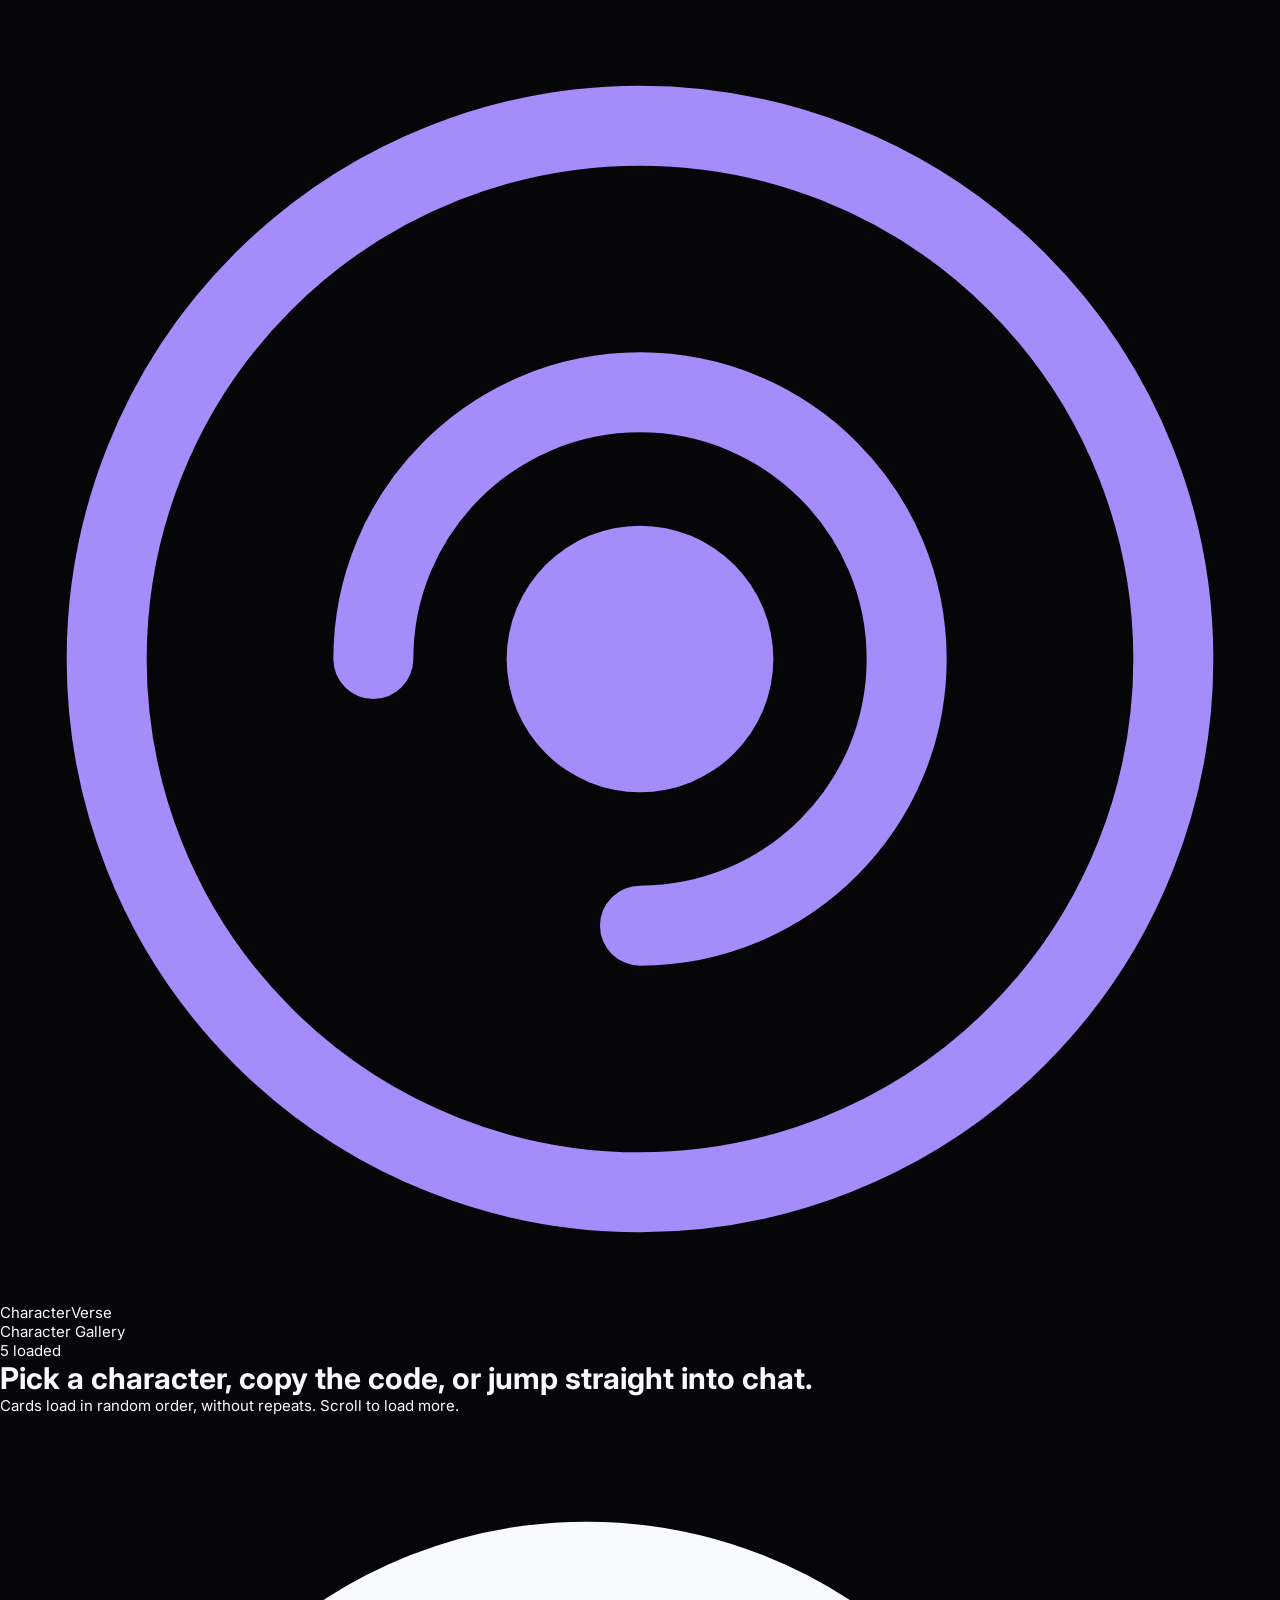
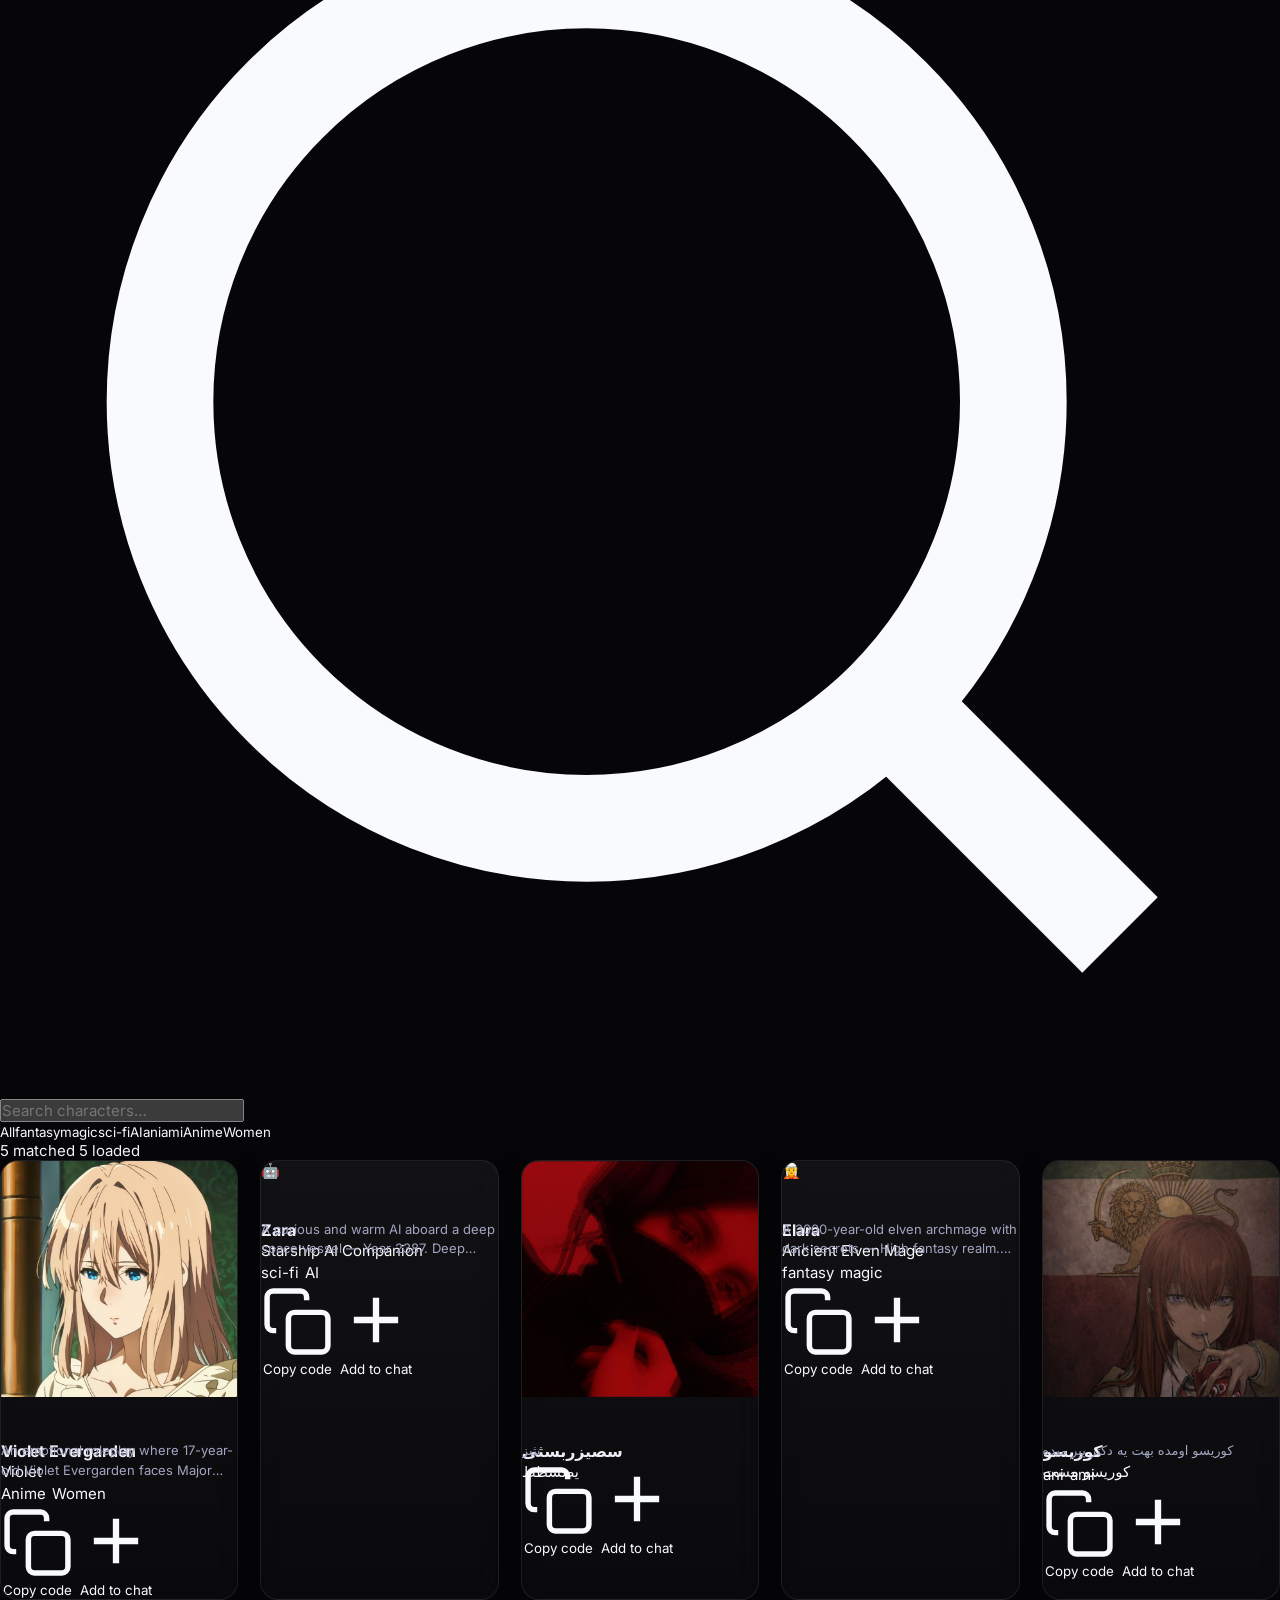
==== index.html @ aaab472a "Rename gallery.html to index.html" ====
<!DOCTYPE html>
<html lang="en" dir="ltr" id="html-root">

<head>
  <meta charset="UTF-8" />
  <meta name="viewport" content="width=device-width, initial-scale=1.0" />
  <title>CharacterVerse — Character Gallery</title>
  <meta name="description" content="Browse CharacterVerse default characters and add them to your chat." />
  <link rel="preconnect" href="https://fonts.googleapis.com" />
  <link rel="preconnect" href="https://fonts.gstatic.com" crossorigin />
  <link
    href="https://fonts.googleapis.com/css2?family=Inter:wght@300;400;500;600;700;800;900&family=Outfit:wght@300;400;500;600;700;800&display=swap"
    rel="stylesheet" />
  <link rel="stylesheet" href="style.css" />
  <link rel="stylesheet" href="gallery.css" />
</head>

<body>
  <div class="gallery-page">
    <header class="gallery-topbar">
      <button class="gt-btn" onclick="location.href='index.html'" title="Back to chat">
        <svg viewBox="0 0 24 24" fill="none" stroke="currentColor" stroke-width="2">
          <path d="M15 18l-6-6 6-6" />
        </svg>
      </button>

      <div class="gt-brand">
        <div class="gt-logo">
          <svg viewBox="0 0 24 24" fill="none">
            <circle cx="12" cy="12" r="10" stroke="url(#ggrad)" stroke-width="1.5" />
            <path d="M7 12c0-2.76 2.24-5 5-5s5 2.24 5 5-2.24 5-5 5" stroke="url(#ggrad)" stroke-width="1.5"
              stroke-linecap="round" />
            <circle cx="12" cy="12" r="2.5" fill="url(#ggrad)" />
            <defs>
              <linearGradient id="ggrad" x1="0" y1="0" x2="24" y2="24">
                <stop offset="0%" stop-color="#a78bfa" />
                <stop offset="100%" stop-color="#60a5fa" />
              </linearGradient>
            </defs>
          </svg>
        </div>
        <div class="gt-title">
          <div class="gt-name">CharacterVerse</div>
          <div class="gt-sub">Character Gallery</div>
        </div>
      </div>

      <div class="gt-right">
        <div class="gt-pill" id="gt-count">0 loaded</div>
      </div>
    </header>

    <main class="gallery-main">
      <div class="gallery-hero">
        <h1 class="gallery-h1">Pick a character, copy the code, or jump straight into chat.</h1>
        <p class="gallery-p">Cards load in random order, without repeats. Scroll to load more.</p>
      </div>

      <section class="gallery-filters" aria-label="Gallery filters">
        <div class="gsearch">
          <svg class="gsearch-icon" viewBox="0 0 24 24" fill="none" stroke="currentColor" stroke-width="2">
            <circle cx="11" cy="11" r="8" />
            <path d="m21 21-4.35-4.35" />
          </svg>
          <input id="gallery-search" type="text" placeholder="Search characters…" autocomplete="off"
            spellcheck="false" />
          <button class="gclear" id="gallery-clear" title="Clear">
            <svg viewBox="0 0 24 24" fill="none" stroke="currentColor" stroke-width="2">
              <path d="M18 6L6 18M6 6l12 12" />
            </svg>
          </button>
        </div>

        <div class="gchips" id="gallery-chips" aria-label="Categories"></div>

        <div class="gmeta">
          <span class="gmeta-pill" id="gmeta-match">0 matched</span>
          <span class="gmeta-pill" id="gmeta-loaded">0 loaded</span>
        </div>
      </section>

      <section class="gallery-grid" id="gallery-grid"></section>

      <div class="gallery-sentinel" id="gallery-sentinel">
        <div class="sentinel-spinner"></div>
        <div class="sentinel-text" id="sentinel-text">Loading…</div>
      </div>

      <div class="gallery-empty hidden" id="gallery-empty">
        <div class="gallery-empty-icon">🪐</div>
        <div class="gallery-empty-title">No characters found</div>
        <div class="gallery-empty-sub">Check your gallery.json data.</div>
      </div>
    </main>

    <div class="gmodal-backdrop hidden" id="gmodal">
      <div class="gmodal" role="dialog" aria-modal="true" aria-labelledby="gmodal-title">
        <button class="gmodal-close" id="gmodal-close" aria-label="Close">
          <svg viewBox="0 0 24 24" width="20" height="20" fill="none" stroke="currentColor" stroke-width="2.2"
            stroke-linecap="round">
            <path d="M6 6l12 12M18 6L6 18" />
          </svg>
        </button>

        <div class="gmodal-hero">
          <div id="gmodal-avatar" class="gmodal-avatar"></div>
          <div class="gmodal-hero-gradient"></div>
          <div class="gmodal-hero-info">
            <h2 id="gmodal-title" class="gmodal-name">—</h2>
            <div id="gmodal-sub" class="gmodal-sub">—</div>
          </div>
        </div>

        <div class="gmodal-body">
          <div id="gmodal-tags" class="gmodal-tags"></div>

          <section class="gmodal-section" data-accent="cyan">
            <header class="gmodal-section-head">
              <span class="gmodal-section-icon">📖</span>
              <h4 class="gmodal-section-title">Short Description</h4>
            </header>
            <div id="gmodal-desc" class="gmodal-text">—</div>
          </section>

          <section class="gmodal-section" data-accent="violet">
            <header class="gmodal-section-head">
              <span class="gmodal-section-icon">💬</span>
              <h4 class="gmodal-section-title">Opening Message</h4>
            </header>
            <div id="gmodal-open" class="gmodal-open">—</div>
          </section>
        </div>

        <div class="gmodal-actions">
          <button class="gbtn" id="gmodal-copy">
            <svg viewBox="0 0 24 24" fill="none" stroke="currentColor" stroke-width="1.8">
              <rect x="9" y="9" width="13" height="13" rx="2"></rect>
              <path d="M5 15H4a2 2 0 0 1-2-2V4a2 2 0 0 1 2-2h9a2 2 0 0 1 2 2v1"></path>
            </svg>
            Copy code
          </button>
          <button class="gbtn primary" id="gmodal-add">
            <svg viewBox="0 0 24 24" fill="none" stroke="currentColor" stroke-width="2">
              <path d="M12 5v14M5 12h14"></path>
            </svg>
            Add to chat
          </button>
        </div>
      </div>
    </div>

    <div class="toast-container" id="toast-container"></div>
  </div>

  <script src="gallery.js"></script>
</body>

</html>
---- style.css ----
/* ===== CSS VARIABLES & THEMES ===== */
:root {
    /* Default Dark (Deep Purple/Blue) */
    --bg-base: #060609;
    --bg-surface: rgba(12, 12, 18, 0.65);
    --bg-elevated: rgba(20, 20, 30, 0.85);
    --bg-card: rgba(26, 26, 38, 0.5);
    --bg-card-hover: rgba(35, 35, 50, 0.65);
    --bg-input: rgba(10, 10, 15, 0.6);
    --bg-glass: rgba(255, 255, 255, 0.03);
    --bg-glass-hover: rgba(255, 255, 255, 0.08);
    --border-subtle: rgba(255, 255, 255, 0.04);
    --border-default: rgba(255, 255, 255, 0.08);
    --border-strong: rgba(255, 255, 255, 0.15);
    --border-focus: rgba(139, 92, 246, 0.8);
    --accent-primary: #9b6ff8;
    --accent-light: #bba2fb;
    --accent-blue: #70b0fc;
    --accent-pink: #f689c1;
    --accent-cyan: #38e0f5;
    --accent-green: #4ade80;
    --accent-amber: #fcd34d;
    --accent-red: #fb923c;
    --grad-main: linear-gradient(135deg, #8b5cf6 0%, #3b82f6 100%);
    --grad-warm: linear-gradient(135deg, #a78bfa 0%, #f472b6 100%);
    --text-primary: #f8fafc;
    --text-secondary: #cbd5e1;
    --text-muted: #64748b;
    --shadow-color: rgba(0, 0, 0, 0.6);
    --shadow-glow-color: rgba(139, 92, 246, 0.25);

    --radius-sm: 8px;
    --radius-md: 14px;
    --radius-lg: 20px;
    --radius-xl: 28px;
    --radius-full: 9999px;
    --shadow-sm: 0 2px 8px rgba(0, 0, 0, 0.4);
    --shadow-md: 0 8px 32px var(--shadow-color);
    --shadow-lg: 0 16px 48px var(--shadow-color);
    --shadow-glow: 0 0 35px var(--shadow-glow-color);
    --glass-edge: inset 0 1px 1px rgba(255, 255, 255, 0.1);
    --transition: all 0.25s cubic-bezier(0.2, 0.8, 0.2, 1);
    --transition-slow: all 0.5s cubic-bezier(0.2, 0.8, 0.2, 1);
    --transition-bounce: all 0.4s cubic-bezier(0.34, 1.56, 0.64, 1);
    --sidebar-width: 300px;
    --topbar-height: 70px;
    --font-body: 'Inter', system-ui, sans-serif;
    --font-display: 'Outfit', system-ui, sans-serif;
    --font-size-base: 15px;
}

[data-theme="midnight"] {
    --bg-base: #020202;
    --bg-surface: rgba(8, 8, 8, 0.65);
    --bg-elevated: rgba(12, 12, 12, 0.85);
    --bg-card: rgba(16, 16, 16, 0.5);
    --bg-card-hover: rgba(24, 24, 24, 0.65);
    --bg-input: rgba(6, 6, 6, 0.6);
    --accent-primary: #3b82f6;
    --accent-light: #60a5fa;
    --grad-main: linear-gradient(135deg, #2563eb, #3b82f6);
    --shadow-glow-color: rgba(59, 130, 246, 0.15);
}

[data-theme="aurora"] {
    --bg-base: #02100f;
    --bg-surface: rgba(4, 22, 21, 0.65);
    --bg-elevated: rgba(7, 32, 30, 0.85);
    --bg-card: rgba(10, 40, 38, 0.5);
    --bg-card-hover: rgba(14, 52, 49, 0.65);
    --bg-input: rgba(4, 22, 21, 0.6);
    --accent-primary: #10b981;
    --accent-light: #34d399;
    --border-focus: rgba(16, 185, 129, 0.6);
    --grad-main: linear-gradient(135deg, #059669, #10b981);
    --shadow-glow-color: rgba(16, 185, 129, 0.15);
    --text-primary: #e6fdf6;
}

[data-theme="cyberpunk"] {
    --bg-base: #090a10;
    --bg-surface: rgba(14, 15, 22, 0.65);
    --bg-elevated: rgba(18, 20, 28, 0.85);
    --bg-card: rgba(22, 24, 34, 0.5);
    --bg-card-hover: rgba(28, 30, 42, 0.65);
    --bg-input: rgba(11, 12, 18, 0.6);
    --accent-primary: #fde047;
    --accent-light: #fef08a;
    --border-focus: rgba(253, 224, 71, 0.6);
    --grad-main: linear-gradient(135deg, #facc15, #fb7185);
    --shadow-glow-color: rgba(250, 204, 21, 0.15);
    --text-primary: #fefce8;
}

[data-theme="crimson"] {
    --bg-base: #110505;
    --bg-surface: rgba(20, 8, 8, 0.65);
    --bg-elevated: rgba(30, 12, 12, 0.85);
    --bg-card: rgba(40, 16, 16, 0.5);
    --bg-card-hover: rgba(50, 20, 20, 0.65);
    --bg-input: rgba(15, 6, 6, 0.6);
    --accent-primary: #ef4444;
    --accent-light: #f87171;
    --border-focus: rgba(239, 68, 68, 0.6);
    --grad-main: linear-gradient(135deg, #b91c1c, #ef4444);
    --shadow-glow-color: rgba(239, 68, 68, 0.15);
    --text-primary: #fef2f2;
}

[data-theme="light"] {
    --bg-base: #f1f5f9;
    --bg-surface: rgba(255, 255, 255, 0.7);
    --bg-elevated: rgba(255, 255, 255, 0.9);
    --bg-card: rgba(255, 255, 255, 0.6);
    --bg-card-hover: rgba(248, 250, 252, 0.8);
    --bg-input: rgba(241, 245, 249, 0.6);
    --bg-glass: rgba(255, 255, 255, 0.5);
    --bg-glass-hover: rgba(255, 255, 255, 0.7);
    --border-subtle: rgba(0, 0, 0, 0.04);
    --border-default: rgba(0, 0, 0, 0.08);
    --border-strong: rgba(0, 0, 0, 0.15);
    --text-primary: #0f172a;
    --text-secondary: #475569;
    --text-muted: #94a3b8;
    --shadow-color: rgba(0, 0, 0, 0.05);
    --shadow-glow-color: rgba(139, 92, 246, 0.15);
    --glass-edge: inset 0 1px 1px rgba(255, 255, 255, 0.8);
}

/* ===== RESET ===== */
*,
*::before,
*::after {
    box-sizing: border-box;
    margin: 0;
    padding: 0
}

html {
    font-size: var(--font-size-base);
    scroll-behavior: smooth
}

body {
    font-family: var(--font-body);
    background: var(--bg-base);
    color: var(--text-primary);
    min-height: 100vh;
    overflow: hidden;
    -webkit-font-smoothing: antialiased;
    -moz-osx-font-smoothing: grayscale;
    transition: background-color 0.4s ease, color 0.4s ease;
}

button {
    cursor: pointer;
    border: none;
    background: none;
    font-family: inherit;
    color: inherit;
    outline: none
}

input,
textarea,
select {
    font-family: inherit;
    font-size: inherit;
    color-scheme: dark;
    outline: none
}

[data-theme="light"] input,
[data-theme="light"] textarea,
[data-theme="light"] select {
    color-scheme: light;
}

img {
    max-width: 100%
}

::-webkit-scrollbar {
    width: 4px;
    height: 4px
}

::-webkit-scrollbar-track {
    background: transparent
}

::-webkit-scrollbar-thumb {
    background: rgba(255, 255, 255, 0.1);
    border-radius: 99px
}

::-webkit-scrollbar-thumb:hover {
    background: rgba(255, 255, 255, 0.2)
}

.hidden {
    display: none !important
}

/* ===== LOADING ===== */
.loading-screen {
    position: fixed;
    inset: 0;
    background: var(--bg-base);
    display: flex;
    flex-direction: column;
    align-items: center;
    justify-content: center;
    gap: 28px;
    z-index: 9999
}

.loading-logo {
    display: flex;
    align-items: center;
    gap: 14px
}

.loading-icon {
    width: 52px;
    height: 52px;
    animation: spinPulse 2s ease-in-out infinite
}

.loading-icon svg {
    width: 100%;
    height: 100%
}

@keyframes spinPulse {

    0%,
    100% {
        transform: scale(1) rotate(0deg);
        filter: drop-shadow(0 0 10px var(--accent-primary));
    }

    50% {
        transform: scale(1.15) rotate(180deg);
        filter: drop-shadow(0 0 25px var(--accent-light));
    }
}

.loading-brand {
    font-family: var(--font-display);
    font-size: 28px;
    font-weight: 700;
    background: var(--grad-main);
    -webkit-background-clip: text;
    -webkit-text-fill-color: transparent
}

.loading-steps {
    display: flex;
    flex-direction: column;
    align-items: center;
    gap: 4px
}

.loading-step {
    font-size: 13px;
    color: var(--text-muted);
    transition: var(--transition)
}

.loading-step.active {
    color: var(--accent-light);
    font-weight: 500
}

.loading-bar-container {
    width: 220px;
    height: 3px;
    background: var(--bg-card);
    border-radius: 99px;
    overflow: hidden
}

.loading-bar {
    height: 100%;
    background: var(--grad-main);
    border-radius: 99px;
    animation: loadProgress 1.8s ease forwards
}

@keyframes loadProgress {
    0% {
        width: 0;
        filter: brightness(1)
    }

    50% {
        filter: brightness(1.5)
    }

    100% {
        width: 100%;
        filter: brightness(1)
    }
}

/* ===== APP ===== */
.app {
    display: flex;
    width: 100vw;
    height: 100vh;
    overflow: hidden;
    position: relative;
    background-image:
        radial-gradient(circle at 10% 20%, rgba(139, 92, 246, 0.03) 0%, transparent 40%),
        radial-gradient(circle at 90% 80%, rgba(96, 165, 250, 0.03) 0%, transparent 40%);
}

/* ===== MODAL ===== */
.modal-backdrop {
    position: fixed;
    inset: 0;
    background: rgba(0, 0, 0, 0.6);
    backdrop-filter: blur(24px);
    -webkit-backdrop-filter: blur(24px);
    display: flex;
    align-items: center;
    justify-content: center;
    z-index: 1000;
    padding: 16px;
    animation: fadeIn 0.3s cubic-bezier(0.2, 0.8, 0.2, 1);
}

@keyframes fadeIn {
    from {
        opacity: 0
    }

    to {
        opacity: 1
    }
}

.modal-container {
    background: var(--bg-elevated);
    border: 1px solid var(--border-default);
    border-radius: var(--radius-xl);
    box-shadow: var(--glass-edge), var(--shadow-lg), var(--shadow-glow);
    backdrop-filter: blur(40px);
    -webkit-backdrop-filter: blur(40px);
    width: 100%;
    max-height: 92vh;
    overflow-y: auto;
    animation: slideUp 0.5s cubic-bezier(0.34, 1.56, 0.64, 1);
}

@keyframes slideUp {
    from {
        opacity: 0;
        transform: translateY(40px) scale(0.95);
    }

    to {
        opacity: 1;
        transform: translateY(0) scale(1);
    }
}

.modal-header {
    padding: 28px 28px 0;
    display: flex;
    align-items: center;
    justify-content: space-between;
    text-align: left
}

.modal-header h2 {
    font-family: var(--font-display);
    font-size: 20px;
    font-weight: 700
}

.modal-logo-row {
    display: flex;
    align-items: center;
    justify-content: center;
    gap: 10px;
    font-family: var(--font-display);
    font-size: 20px;
    font-weight: 700;
    width: 100%
}

.modal-logo-name {
    background: var(--grad-main);
    -webkit-background-clip: text;
    -webkit-text-fill-color: transparent
}

.logo-icon-sm {
    width: 30px;
    height: 30px;
    flex-shrink: 0
}

.logo-icon-sm svg {
    width: 100%;
    height: 100%
}

.modal-subtitle {
    color: var(--text-secondary);
    font-size: 14px;
    line-height: 1.6;
    text-align: center;
    margin-top: 8px;
    padding: 0 28px
}

.modal-body {
    padding: 24px 28px;
    display: flex;
    flex-direction: column;
    gap: 18px
}

.modal-footer {
    padding: 0 28px 28px;
    display: flex;
    flex-direction: column;
    align-items: center;
    gap: 10px
}

.row-footer {
    flex-direction: row !important;
    justify-content: flex-end;
    gap: 10px
}

.modal-close-btn {
    width: 36px;
    height: 36px;
    border-radius: var(--radius-full);
    display: flex;
    align-items: center;
    justify-content: center;
    color: var(--text-muted);
    transition: var(--transition-bounce);
    flex-shrink: 0;
    background: var(--bg-glass);
    border: 1px solid transparent;
}

.modal-close-btn svg {
    width: 18px;
    height: 18px
}

.modal-close-btn:hover {
    background: var(--bg-card-hover);
    color: var(--text-primary);
    border-color: var(--border-subtle);
    transform: scale(1.1) rotate(90deg);
}

.api-modal-container {
    max-width: 500px
}

.api-modal-container .modal-header {
    padding: 28px 28px 0;
    display: flex;
    flex-direction: column;
    align-items: center;
    justify-content: center;
    text-align: center
}

/* ===== FORMS ===== */
.form-group {
    display: flex;
    flex-direction: column;
    gap: 7px
}

.form-row {
    display: grid;
    grid-template-columns: 1fr 1fr;
    gap: 14px
}

.form-label {
    font-size: 12px;
    font-weight: 600;
    color: var(--text-secondary);
    text-transform: uppercase;
    letter-spacing: 0.06em;
    display: flex;
    align-items: center;
    gap: 6px
}

.label-icon {
    font-size: 14px
}

.label-badge {
    font-size: 10px;
    padding: 2px 7px;
    background: rgba(139, 92, 246, 0.2);
    color: var(--accent-light);
    border-radius: 99px;
    text-transform: uppercase
}

.label-optional {
    font-size: 11px;
    color: var(--text-muted);
    font-weight: 400;
    text-transform: none;
    letter-spacing: 0
}

.input-wrapper {
    display: flex;
    flex-direction: column;
    gap: 4px
}

.input-hint {
    font-size: 12px;
    color: var(--text-muted)
}

.form-input {
    background: var(--bg-input);
    border: 1px solid var(--border-default);
    border-radius: var(--radius-md);
    box-shadow: var(--glass-edge);
    color: var(--text-primary);
    padding: 14px 16px;
    font-size: 14px;
    width: 100%;
    transition: var(--transition);
    backdrop-filter: blur(10px);
    -webkit-backdrop-filter: blur(10px);
}

.form-input:focus {
    border-color: var(--accent-light);
    box-shadow: 0 0 0 4px rgba(139, 92, 246, 0.2), var(--glass-edge);
    background: rgba(139, 92, 246, 0.05);
    transform: translateY(-1px);
}

[data-theme="light"] .form-input:focus {
    box-shadow: 0 0 0 4px rgba(139, 92, 246, 0.2);
}

.form-input::placeholder {
    color: var(--text-muted)
}

.form-input.sm {
    padding: 8px 12px;
    font-size: 13px
}

.form-textarea {
    background: var(--bg-input);
    border: 1px solid var(--border-default);
    border-radius: var(--radius-md);
    box-shadow: var(--glass-edge);
    color: var(--text-primary);
    padding: 14px 16px;
    font-size: 14px;
    line-height: 1.65;
    resize: vertical;
    min-height: 80px;
    width: 100%;
    transition: var(--transition);
    backdrop-filter: blur(10px);
    -webkit-backdrop-filter: blur(10px);
}

.form-textarea:focus {
    border-color: var(--accent-light);
    box-shadow: 0 0 0 4px rgba(139, 92, 246, 0.2), var(--glass-edge);
    background: rgba(139, 92, 246, 0.05);
}

[data-theme="light"] .form-textarea:focus {
    box-shadow: 0 0 0 4px rgba(139, 92, 246, 0.2);
}

.form-textarea::placeholder {
    color: var(--text-muted)
}

.form-select {
    background: var(--bg-input);
    border: 1px solid var(--border-default);
    border-radius: var(--radius-md);
    color: var(--text-primary);
    padding: 9px 12px;
    font-size: 13px;
    outline: none;
    cursor: pointer;
    transition: var(--transition);
    -webkit-appearance: auto
}

.form-select:focus {
    border-color: var(--accent-primary)
}

.form-select option {
    background: var(--bg-elevated)
}

.password-field {
    position: relative
}

.password-field .form-input {
    padding-right: 44px
}

.toggle-visibility {
    position: absolute;
    right: 12px;
    top: 50%;
    transform: translateY(-50%);
    color: var(--text-muted);
    padding: 4px;
    transition: var(--transition)
}

.toggle-visibility svg {
    width: 18px;
    height: 18px
}

.toggle-visibility:hover {
    color: var(--text-secondary)
}

/* Quick Models */
.quick-models {
    display: flex;
    align-items: center;
    gap: 5px;
    flex-wrap: wrap;
    margin-top: 2px
}

.quick-label {
    font-size: 11px;
    color: var(--text-muted)
}

.model-pill {
    font-size: 11px;
    padding: 3px 9px;
    background: var(--bg-glass);
    border: 1px solid var(--border-subtle);
    border-radius: 99px;
    color: var(--text-secondary);
    transition: var(--transition)
}

.model-pill:hover {
    background: rgba(139, 92, 246, 0.15);
    border-color: rgba(139, 92, 246, 0.4);
    color: var(--accent-light)
}

/* Test Area */
.modal-test-row {
    display: flex;
    align-items: center;
    gap: 10px
}

.btn-test {
    display: flex;
    align-items: center;
    gap: 8px;
    padding: 10px 16px;
    background: var(--bg-glass);
    border: 1px solid var(--border-default);
    border-radius: var(--radius-md);
    color: var(--text-secondary);
    font-size: 14px;
    font-weight: 500;
    transition: var(--transition)
}

.btn-test:hover {
    background: var(--bg-glass-hover);
    color: var(--text-primary)
}

.btn-test:disabled {
    opacity: 0.5;
    cursor: not-allowed
}

.btn-icon {
    font-size: 16px
}

.test-status {
    font-size: 13px;
    font-weight: 500
}

.test-status.success {
    color: var(--accent-green)
}

.test-status.error {
    color: var(--accent-red)
}

.test-status.loading {
    color: var(--accent-blue)
}

/* Buttons */
.btn-primary {
    display: flex;
    align-items: center;
    justify-content: center;
    gap: 10px;
    background: var(--grad-main);
    color: #fff;
    border: none;
    border-radius: var(--radius-md);
    padding: 14px 28px;
    font-size: 15px;
    font-weight: 600;
    letter-spacing: 0.02em;
    transition: var(--transition-bounce);
    box-shadow: 0 8px 25px rgba(139, 92, 246, 0.4);
    width: 100%;
    position: relative;
    overflow: hidden;
}

.btn-primary::after {
    content: '';
    position: absolute;
    inset: 0;
    background: linear-gradient(180deg, rgba(255, 255, 255, 0.2) 0%, transparent 100%);
    opacity: 0;
    transition: var(--transition);
}

.btn-primary:hover {
    transform: translateY(-3px);
    box-shadow: 0 12px 30px rgba(139, 92, 246, 0.6);
}

.btn-primary:hover::after {
    opacity: 1;
}

.btn-primary:active {
    transform: translateY(1px) scale(0.97);
}

.btn-primary svg {
    width: 18px;
    height: 18px;
    flex-shrink: 0;
    transition: var(--transition-bounce);
}

.btn-primary:hover svg {
    transform: translateX(3px);
}

.btn-primary.large {
    padding: 16px 36px;
    font-size: 16px;
    border-radius: var(--radius-lg);
}

.btn-primary.auto-width {
    width: auto;
}

.btn-secondary {
    display: flex;
    align-items: center;
    justify-content: center;
    gap: 10px;
    background: var(--bg-glass);
    border: 1px solid var(--border-strong);
    color: var(--text-primary);
    border-radius: var(--radius-md);
    padding: 14px 28px;
    font-size: 15px;
    font-weight: 500;
    cursor: pointer;
    transition: var(--transition-bounce);
    backdrop-filter: blur(10px);
    -webkit-backdrop-filter: blur(10px);
}

.btn-secondary:hover {
    background: var(--bg-card-hover);
    color: var(--text-primary);
    border-color: var(--accent-light);
    transform: translateY(-2px);
    box-shadow: 0 8px 25px rgba(0, 0, 0, 0.2);
}

.btn-secondary:active {
    transform: translateY(1px) scale(0.97);
}

.btn-secondary.large {
    padding: 16px 36px;
    font-size: 16px;
    border-radius: var(--radius-lg);
}

.btn-ghost {
    background: none;
    border: 1px solid var(--border-default);
    color: var(--text-secondary);
    border-radius: var(--radius-md);
    padding: 10px 18px;
    font-size: 14px;
    transition: var(--transition);
    cursor: pointer;
    display: flex;
    align-items: center;
    justify-content: center;
    gap: 8px;
}

.btn-ghost svg {
    width: 16px;
    height: 16px;
    flex-shrink: 0;
}

.btn-ghost:hover {
    background: var(--bg-glass);
    color: var(--text-primary)
}

.btn-ghost.sm {
    padding: 6px 12px;
    font-size: 12px
}

.btn-danger {
    background: rgba(248, 113, 113, 0.12);
    border: 1px solid rgba(248, 113, 113, 0.3);
    color: var(--accent-red);
    border-radius: var(--radius-md);
    padding: 9px 16px;
    font-size: 13px;
    font-weight: 500;
    transition: var(--transition);
    cursor: pointer
}

.btn-danger:hover {
    background: rgba(248, 113, 113, 0.22)
}

.btn-danger.sm {
    padding: 6px 12px;
    font-size: 12px
}

.gradient-text {
    background: var(--grad-main);
    -webkit-background-clip: text;
    -webkit-text-fill-color: transparent
}

/* ===== SIDEBAR ===== */
.sidebar {
    width: var(--sidebar-width);
    background: var(--bg-surface);
    border-right: 1px solid var(--border-subtle);
    display: flex;
    flex-direction: column;
    flex-shrink: 0;
    height: 100vh;
    overflow: hidden;
    transition: var(--transition-slow);
    position: relative;
    z-index: 100;
    backdrop-filter: blur(20px);
    -webkit-backdrop-filter: blur(20px);
}

.sidebar.collapsed {
    transform: translateX(-100%);
    margin-left: calc(-1 * var(--sidebar-width))
}

.sidebar-header {
    display: flex;
    align-items: center;
    justify-content: space-between;
    padding: 16px 14px 12px;
    border-bottom: 1px solid var(--border-subtle);
    flex-shrink: 0
}

.brand {
    display: flex;
    align-items: center;
    gap: 10px;
    font-family: var(--font-display);
    font-size: 17px;
    font-weight: 700
}

.brand-icon {
    width: 28px;
    height: 28px;
    flex-shrink: 0
}

.brand-icon svg {
    width: 100%;
    height: 100%
}

.brand-name {
    background: var(--grad-main);
    -webkit-background-clip: text;
    -webkit-text-fill-color: transparent
}

.sidebar-toggle-btn {
    width: 30px;
    height: 30px;
    display: flex;
    align-items: center;
    justify-content: center;
    border-radius: var(--radius-sm);
    color: var(--text-muted);
    transition: var(--transition)
}

.sidebar-toggle-btn svg {
    width: 16px;
    height: 16px
}

.sidebar-toggle-btn:hover {
    background: var(--bg-glass);
    color: var(--text-primary)
}

/* User Profile Strip */
.sidebar-user-profile {
    display: flex;
    align-items: center;
    gap: 12px;
    padding: 12px 14px;
    margin: 12px 12px 0;
    border-radius: var(--radius-lg);
    background: rgba(139, 92, 246, 0.05);
    border: 1px solid rgba(139, 92, 246, 0.1);
    cursor: pointer;
    transition: var(--transition-bounce);
    flex-shrink: 0;
    backdrop-filter: blur(10px);
}

.sidebar-user-profile:hover {
    background: rgba(139, 92, 246, 0.15);
    border-color: rgba(139, 92, 246, 0.3);
    transform: translateY(-1px);
    box-shadow: 0 4px 15px rgba(139, 92, 246, 0.1);
}

.sup-avatar {
    width: 36px;
    height: 36px;
    border-radius: 50%;
    background: var(--grad-main);
    display: flex;
    align-items: center;
    justify-content: center;
    font-size: 15px;
    font-weight: 700;
    color: #fff;
    flex-shrink: 0;
    overflow: hidden;
    border: 2px solid rgba(139, 92, 246, 0.4)
}

.sup-avatar img {
    width: 100%;
    height: 100%;
    object-fit: cover
}

.sup-info {
    flex: 1;
    min-width: 0
}

.sup-name {
    font-size: 13px;
    font-weight: 600;
    white-space: nowrap;
    overflow: hidden;
    text-overflow: ellipsis
}

.sup-sub {
    font-size: 11px;
    color: var(--text-muted);
    margin-top: 1px
}

.sup-edit-icon {
    width: 14px;
    height: 14px;
    color: var(--text-muted);
    flex-shrink: 0
}

/* Sidebar Actions */
.sidebar-actions {
    padding: 10px 10px 6px;
    flex-shrink: 0;
}

.sidebar-actions-row {
    display: flex;
    gap: 6px;
}

.btn-create-character {
    display: flex;
    align-items: center;
    justify-content: center;
    gap: 8px;
    flex: 1;
    padding: 10px 16px;
    background: var(--grad-main);
    color: #fff;
    border-radius: var(--radius-md);
    font-size: 13px;
    font-weight: 600;
    transition: var(--transition);
    box-shadow: 0 3px 12px rgba(139, 92, 246, 0.3)
}

.btn-create-character svg {
    width: 14px;
    height: 14px
}

.btn-create-character:hover {
    transform: translateY(-1px);
    box-shadow: 0 5px 18px rgba(139, 92, 246, 0.4)
}

.btn-import-character {
    display: flex;
    align-items: center;
    justify-content: center;
    gap: 6px;
    flex: 1;
    padding: 10px 12px;
    background: var(--bg-glass);
    border: 1px solid var(--border-default);
    color: var(--text-secondary);
    border-radius: var(--radius-md);
    font-size: 13px;
    font-weight: 600;
    transition: var(--transition);
}

.btn-import-character svg {
    width: 14px;
    height: 14px;
}

.btn-import-character:hover {
    background: var(--bg-glass-hover);
    border-color: var(--accent-blue);
    color: var(--accent-blue);
    transform: translateY(-1px);
    box-shadow: 0 4px 12px rgba(96, 165, 250, 0.15);
}

.sidebar-search {
    padding: 6px 10px;
    flex-shrink: 0
}

.search-input-wrap {
    position: relative;
    display: flex;
    align-items: center
}

.search-icon {
    position: absolute;
    left: 10px;
    width: 14px;
    height: 14px;
    color: var(--text-muted)
}

.search-input-wrap input {
    background: var(--bg-input);
    border: 1px solid var(--border-subtle);
    border-radius: var(--radius-md);
    color: var(--text-primary);
    padding: 8px 10px 8px 32px;
    font-size: 12px;
    outline: none;
    width: 100%;
    transition: var(--transition)
}

.search-input-wrap input:focus {
    border-color: var(--border-focus)
}

.search-input-wrap input::placeholder {
    color: var(--text-muted)
}

.sidebar-sections-wrap {
    flex: 1;
    overflow-y: auto;
    display: flex;
    flex-direction: column
}

.sidebar-section {
    padding: 0 10px 10px
}

.section-label {
    font-size: 10px;
    font-weight: 700;
    text-transform: uppercase;
    letter-spacing: 0.1em;
    color: var(--text-muted);
    padding: 10px 4px 6px
}

.characters-list {
    display: flex;
    flex-direction: column;
    gap: 2px
}

.no-chars-msg {
    text-align: center;
    padding: 20px 12px;
    color: var(--text-muted)
}

.no-chars-icon {
    font-size: 26px;
    margin-bottom: 8px
}

.no-chars-msg p {
    font-size: 13px;
    font-weight: 500;
    color: var(--text-secondary)
}

.no-chars-msg span {
    font-size: 12px
}

/* Char Card */
.char-card {
    display: flex;
    align-items: center;
    gap: 12px;
    padding: 12px 14px;
    border-radius: var(--radius-lg);
    transition: var(--transition-bounce);
    cursor: pointer;
    border: 1px solid transparent;
    position: relative;
    margin: 2px 8px;
}

.char-card:hover {
    background: var(--bg-glass-hover);
    border-color: var(--border-subtle);
    transform: translateY(-2px);
    box-shadow: 0 4px 12px rgba(0, 0, 0, 0.1);
}

.char-card.active {
    background: rgba(139, 92, 246, 0.12);
    border-color: rgba(139, 92, 246, 0.3);
    box-shadow: var(--glass-edge);
}

.char-card.active::before {
    content: '';
    position: absolute;
    left: -8px;
    top: 50%;
    transform: translateY(-50%);
    width: 4px;
    height: 60%;
    border-radius: 4px;
    background: var(--accent-primary);
    box-shadow: 0 0 10px var(--accent-primary);
}

.char-card:active {
    transform: scale(0.97);
}

.char-avatar {
    width: 42px;
    height: 42px;
    border-radius: 50%;
    flex-shrink: 0;
    overflow: hidden;
    display: flex;
    align-items: center;
    justify-content: center;
    font-size: 18px;
    font-weight: 600;
    background: var(--bg-card);
    border: 1px solid var(--border-default);
    box-shadow: 0 2px 8px rgba(0, 0, 0, 0.2);
}

.char-avatar img {
    width: 100%;
    height: 100%;
    object-fit: cover
}

.char-card-info {
    flex: 1;
    min-width: 0
}

.char-card-name {
    font-size: 13px;
    font-weight: 600;
    color: var(--text-primary);
    white-space: nowrap;
    overflow: hidden;
    text-overflow: ellipsis
}

.char-card-desc {
    font-size: 11px;
    color: var(--text-muted);
    white-space: nowrap;
    overflow: hidden;
    text-overflow: ellipsis;
    margin-top: 2px
}

.char-card-menu {
    width: 24px;
    height: 24px;
    border-radius: var(--radius-sm);
    color: var(--text-muted);
    display: flex;
    align-items: center;
    justify-content: center;
    opacity: 0;
    transition: var(--transition)
}

.char-card:hover .char-card-menu {
    opacity: 1
}

.char-card-menu:hover {
    background: var(--bg-glass-hover);
    color: var(--text-primary)
}

.char-card-menu svg {
    width: 13px;
    height: 13px
}

.featured-badge {
    font-size: 11px;
    flex-shrink: 0
}

.branch-badge {
    flex-shrink: 0;
    font-size: 10px;
    font-weight: 700;
    letter-spacing: 0.04em;
    text-transform: uppercase;
    padding: 4px 8px;
    border-radius: 999px;
    background: rgba(139, 92, 246, 0.16);
    color: var(--accent-light);
    border: 1px solid rgba(139, 92, 246, 0.28);
}

/* Sidebar Footer */
.sidebar-footer {
    border-top: 1px solid var(--border-subtle);
    padding: 8px 10px;
    display: flex;
    flex-direction: column;
    gap: 1px;
    flex-shrink: 0
}

.footer-btn {
    display: flex;
    align-items: center;
    gap: 9px;
    padding: 8px 8px;
    border-radius: var(--radius-md);
    color: var(--text-muted);
    font-size: 12px;
    transition: var(--transition);
    width: 100%;
    text-align: left
}

.footer-btn svg {
    width: 14px;
    height: 14px;
    flex-shrink: 0
}

.footer-btn:hover {
    background: var(--bg-glass);
    color: var(--text-primary)
}

/* ===== MAIN CONTENT ===== */
.main-content {
    flex: 1;
    display: flex;
    flex-direction: column;
    height: 100vh;
    overflow: hidden;
    position: relative
}

/* Topbar */
.topbar {
    height: var(--topbar-height);
    display: flex;
    align-items: center;
    justify-content: space-between;
    padding: 0 20px;
    border-bottom: 1px solid var(--border-subtle);
    background: rgba(var(--bg-surface-rgb, 15, 15, 23), 0.7);
    backdrop-filter: blur(20px);
    -webkit-backdrop-filter: blur(20px);
    flex-shrink: 0;
    box-shadow: 0 1px 1px rgba(0, 0, 0, 0.05)
}

[data-theme="light"] .topbar {
    background: rgba(255, 255, 255, 0.85);
}

.topbar-left {
    display: flex;
    align-items: center;
    gap: 10px
}

.hamburger-btn {
    width: 36px;
    height: 36px;
    display: flex;
    flex-direction: column;
    align-items: center;
    justify-content: center;
    gap: 5px;
    border-radius: var(--radius-md);
    transition: var(--transition)
}

.hamburger-btn span {
    display: block;
    width: 17px;
    height: 1.5px;
    background: var(--text-muted);
    border-radius: 1px;
    transition: var(--transition)
}

.hamburger-btn:hover {
    background: var(--bg-glass)
}

.hamburger-btn:hover span {
    background: var(--text-primary)
}

.topbar-char-info {
    display: flex;
    align-items: center;
    gap: 10px
}

.topbar-char-avatar {
    width: 30px;
    height: 30px;
    border-radius: 50%;
    display: flex;
    align-items: center;
    justify-content: center;
    font-size: 13px;
    font-weight: 700;
    background: var(--bg-card);
    border: 1px solid var(--border-default);
    overflow: hidden
}

.topbar-char-avatar img {
    width: 100%;
    height: 100%;
    object-fit: cover
}

.topbar-char-name {
    font-size: 15px;
    font-weight: 600
}

.topbar-char-status {
    font-size: 11px;
    color: var(--accent-green);
    display: flex;
    align-items: center;
    gap: 4px
}

.topbar-char-status::before {
    content: "";
    width: 5px;
    height: 5px;
    background: var(--accent-green);
    border-radius: 50%;
    display: inline-block
}

.topbar-right {
    display: flex;
    align-items: center;
    gap: 4px
}

.topbar-model-badge {
    font-size: 11px;
    padding: 3px 9px;
    background: rgba(96, 165, 250, 0.1);
    border: 1px solid rgba(96, 165, 250, 0.2);
    border-radius: 99px;
    color: var(--accent-blue);
    font-weight: 500;
    margin-right: 4px
}

.topbar-btn {
    width: 34px;
    height: 34px;
    border-radius: var(--radius-md);
    display: flex;
    align-items: center;
    justify-content: center;
    color: var(--text-muted);
    transition: var(--transition)
}

.topbar-btn svg {
    width: 17px;
    height: 17px
}

.topbar-btn:hover {
    background: var(--bg-glass);
    color: var(--text-primary)
}

/* ===== WELCOME SCREEN ===== */
.welcome-screen {
    flex: 1;
    display: flex;
    align-items: center;
    justify-content: center;
    position: relative;
    overflow: hidden;
    padding: 40px
}

.welcome-content {
    text-align: center;
    max-width: 580px;
    position: relative;
    z-index: 2
}

.welcome-logo-wrap {
    position: relative;
    display: inline-block;
    margin-bottom: 24px
}

.welcome-logo-glow {
    position: absolute;
    inset: -20px;
    background: radial-gradient(circle, rgba(139, 92, 246, 0.3) 0%, transparent 70%);
    border-radius: 50%;
    animation: glowPulse 3s ease-in-out infinite
}

@keyframes glowPulse {

    0%,
    100% {
        opacity: 0.5;
        transform: scale(1)
    }

    50% {
        opacity: 1;
        transform: scale(1.1)
    }
}

.welcome-logo-icon svg {
    width: 88px;
    height: 88px;
    animation: floatIcon 4s ease-in-out infinite
}

@keyframes floatIcon {

    0%,
    100% {
        transform: translateY(0)
    }

    50% {
        transform: translateY(-10px)
    }
}

.welcome-title {
    font-family: var(--font-display);
    font-size: 40px;
    font-weight: 800;
    line-height: 1.1;
    margin-bottom: 14px;
    letter-spacing: -0.02em
}

.welcome-subtitle {
    font-size: 16px;
    color: var(--text-secondary);
    line-height: 1.65;
    margin-bottom: 28px
}

.welcome-features {
    display: flex;
    align-items: center;
    justify-content: center;
    gap: 8px;
    flex-wrap: wrap;
    margin-bottom: 32px
}

.feature-pill {
    display: flex;
    align-items: center;
    gap: 6px;
    padding: 7px 13px;
    border-radius: 99px;
    background: var(--bg-card);
    border: 1px solid var(--border-default);
    font-size: 13px;
    font-weight: 500;
    color: var(--text-secondary)
}

.welcome-cta {
    display: flex;
    align-items: center;
    justify-content: center;
    gap: 12px;
    flex-wrap: wrap
}

.welcome-cta .btn-primary,
.welcome-cta .btn-secondary {
    width: auto
}

.orb {
    position: absolute;
    border-radius: 50%;
    filter: blur(80px);
    pointer-events: none;
    animation: orbFloat 8s ease-in-out infinite
}

.orb-1 {
    width: 400px;
    height: 400px;
    background: rgba(139, 92, 246, 0.12);
    top: -100px;
    right: -100px;
    animation-delay: 0s
}

.orb-2 {
    width: 300px;
    height: 300px;
    background: rgba(96, 165, 250, 0.1);
    bottom: -80px;
    left: -60px;
    animation-delay: -3s
}

.orb-3 {
    width: 200px;
    height: 200px;
    background: rgba(244, 114, 182, 0.08);
    top: 40%;
    left: 50%;
    animation-delay: -6s
}

@keyframes orbFloat {

    0%,
    100% {
        transform: translate(0, 0) scale(1)
    }

    33% {
        transform: translate(20px, -20px) scale(1.05)
    }

    66% {
        transform: translate(-15px, 15px) scale(0.95)
    }
}

/* ===== CHAT AREA ===== */
.chat-area {
    flex: 1;
    overflow-y: auto;
    padding: 16px 20px;
    display: flex;
    flex-direction: column
}

.chat-messages {
    display: flex;
    flex-direction: column;
    gap: 4px;
    padding-bottom: 8px
}

.message {
    display: flex;
    align-items: flex-end;
    gap: 8px;
    animation: msgIn 0.28s cubic-bezier(0.34, 1.56, 0.64, 1);
    max-width: 78%
}

@keyframes msgIn {
    from {
        opacity: 0;
        transform: translateY(10px) scale(0.97)
    }
}

.message.user {
    flex-direction: row-reverse;
    align-self: flex-end
}

.message.assistant {
    align-self: flex-start
}

.message.rtl-msg .message-bubble {
    direction: rtl;
    text-align: right
}

.message-avatar {
    width: 34px;
    height: 34px;
    border-radius: 50%;
    flex-shrink: 0;
    display: flex;
    align-items: center;
    justify-content: center;
    font-size: 14px;
    font-weight: 700;
    background: var(--bg-card);
    border: 1px solid var(--border-default);
    overflow: hidden
}

.message-avatar img {
    width: 100%;
    height: 100%;
    object-fit: cover
}

.message.user .message-avatar {
    background: var(--grad-main);
    border: none;
    font-size: 12px;
    color: #fff
}

.message-body {
    display: flex;
    flex-direction: column;
    gap: 3px;
    min-width: 0
}

.message.user .message-body {
    align-items: flex-end
}

.message-bubble {
    padding: 14px 18px;
    border-radius: var(--radius-xl);
    font-size: 15px;
    line-height: 1.65;
    word-break: break-word;
    position: relative;
    box-shadow: 0 4px 15px var(--shadow-color);
}

.message.assistant .message-bubble {
    background: var(--bg-card);
    border: 1px solid var(--border-subtle);
    border-bottom-left-radius: 6px;
    color: var(--text-primary);
    box-shadow: var(--glass-edge), 0 4px 15px rgba(0, 0, 0, 0.2);
    backdrop-filter: blur(10px);
    -webkit-backdrop-filter: blur(10px);
}

.message.user .message-bubble {
    background: var(--grad-main);
    border-bottom-right-radius: 6px;
    color: #fff;
    box-shadow: 0 4px 15px rgba(139, 92, 246, 0.3);
}

.message-bubble em {
    color: rgba(160, 160, 180, 0.9);
    font-style: italic;
}

.message.user .message-bubble em {
    color: rgba(255, 255, 255, 0.7)
}

.message-time {
    font-size: 10px;
    color: var(--text-muted);
    padding: 0 3px
}

.message-sender {
    font-size: 11px;
    font-weight: 600;
    color: var(--accent-light);
    padding: 0 3px
}

.message-meta {
    display: flex;
    align-items: center;
    justify-content: space-between;
    gap: 10px;
    padding: 0 3px;
    min-width: 0;
}

.message-meta-left {
    display: flex;
    align-items: center;
    gap: 6px;
    min-width: 0;
    flex: 1;
}

.message-meta-right {
    display: flex;
    align-items: center;
    gap: 6px;
    flex-shrink: 0;
}

.message.user .message-meta {
    justify-content: flex-end;
}

.message-menu-btn {
    width: 26px;
    height: 26px;
    border-radius: 999px;
    display: inline-flex;
    align-items: center;
    justify-content: center;
    background: var(--bg-glass);
    border: 1px solid transparent;
    color: var(--text-muted);
    opacity: 0;
    transform: translateY(-1px);
    transition: var(--transition);
}

.message-menu-btn svg {
    width: 14px;
    height: 14px;
}

.message:hover .message-menu-btn,
.message-menu-btn:focus-visible {
    opacity: 1;
}

.message-menu-btn:hover {
    background: var(--bg-glass-hover);
    color: var(--text-primary);
    border-color: var(--border-default);
}

/* Typing Indicator */
.typing-indicator {
    display: flex;
    align-items: center;
    gap: 9px;
    padding: 4px 0 8px;
    animation: fadeIn 0.3s ease
}

.typing-avatar {
    width: 34px;
    height: 34px;
    border-radius: 50%;
    background: var(--bg-card);
    border: 1px solid var(--border-default);
    display: flex;
    align-items: center;
    justify-content: center;
    font-size: 15px;
    flex-shrink: 0;
    overflow: hidden
}

.typing-bubble {
    background: var(--bg-card);
    border: 1px solid var(--border-subtle);
    border-radius: 16px;
    border-bottom-left-radius: 4px;
    padding: 11px 16px;
    display: flex;
    align-items: center;
    gap: 5px
}

.dot {
    width: 7px;
    height: 7px;
    border-radius: 50%;
    background: var(--text-muted);
    animation: dotBounce 1.4s ease-in-out infinite
}

.dot:nth-child(2) {
    animation-delay: 0.16s
}

.dot:nth-child(3) {
    animation-delay: 0.32s
}

@keyframes dotBounce {

    0%,
    60%,
    100% {
        transform: translateY(0);
        opacity: 0.5
    }

    30% {
        transform: translateY(-6px);
        opacity: 1
    }
}

.typing-name {
    font-size: 11px;
    color: var(--text-muted)
}

/* ===== INPUT AREA ===== */
.chat-input-area {
    padding: 12px 20px 24px;
    border-top: 1px solid var(--border-subtle);
    background: rgba(var(--bg-surface-rgb, 15, 15, 23), 0.5);
    backdrop-filter: blur(30px);
    -webkit-backdrop-filter: blur(30px);
    flex-shrink: 0;
    position: relative;
    z-index: 10;
}

[data-theme="light"] .chat-input-area {
    background: rgba(255, 255, 255, 0.85);
}

.input-container {
    display: flex;
    align-items: flex-end;
    gap: 8px;
    background: var(--bg-card);
    border: 1px solid var(--border-default);
    border-radius: var(--radius-xl);
    padding: 10px 14px;
    transition: var(--transition);
    box-shadow: var(--glass-edge), 0 4px 12px var(--shadow-color)
}

.input-container:focus-within {
    border-color: var(--accent-primary);
    box-shadow: 0 0 0 3px rgba(139, 92, 246, 0.12)
}

.input-extras {
    display: flex;
    align-items: center
}

.input-extra-btn {
    width: 30px;
    height: 30px;
    border-radius: var(--radius-sm);
    display: flex;
    align-items: center;
    justify-content: center;
    color: var(--text-muted);
    transition: var(--transition)
}

.input-extra-btn svg {
    width: 16px;
    height: 16px
}

.input-extra-btn:hover {
    color: var(--accent-light);
    background: var(--bg-glass)
}

.textarea-wrapper {
    flex: 1
}

#chat-input {
    width: 100%;
    background: none;
    border: none;
    outline: none;
    color: var(--text-primary);
    font-size: 15px;
    line-height: 1.55;
    resize: none;
    max-height: 160px;
    overflow-y: auto
}

#chat-input::placeholder {
    color: var(--text-muted)
}

.send-btn {
    width: 38px;
    height: 38px;
    border-radius: var(--radius-full);
    background: var(--grad-main);
    color: #fff;
    display: flex;
    align-items: center;
    justify-content: center;
    flex-shrink: 0;
    transition: var(--transition);
    box-shadow: 0 2px 10px rgba(139, 92, 246, 0.4)
}

.send-btn svg {
    width: 18px;
    height: 18px;
    margin-left: 2px
}

.send-btn:hover {
    transform: translateY(-2px);
    box-shadow: 0 5px 15px rgba(139, 92, 246, 0.5)
}

.send-btn:active {
    transform: scale(0.94)
}

.input-footer {
    display: flex;
    align-items: center;
    justify-content: space-between;
    padding: 5px 2px 0;
    font-size: 11px;
    color: var(--text-muted)
}

.input-hint-text kbd {
    font-family: var(--font-body);
    font-size: 10px;
    padding: 2px 5px;
    background: var(--bg-glass);
    border: 1px solid var(--border-subtle);
    border-radius: 4px
}

/* ===== CHARACTER CREATION ===== */
.character-modal-container {
    max-width: 740px
}

.char-modal-header {
    padding: 24px 28px 0 !important;
    text-align: left !important
}

.char-modal-body {
    display: flex;
    gap: 24px;
    padding: 20px 28px
}

.avatar-section {
    flex-shrink: 0;
    display: flex;
    flex-direction: column;
    align-items: center;
    gap: 8px;
    width: 130px
}

.avatar-upload-area {
    width: 110px;
    height: 110px;
    border-radius: 50%;
    background: var(--bg-input);
    border: 2px dashed var(--border-default);
    display: flex;
    align-items: center;
    justify-content: center;
    cursor: pointer;
    overflow: hidden;
    transition: var(--transition)
}

.avatar-upload-area:hover {
    border-color: var(--accent-primary);
    background: rgba(139, 92, 246, 0.05)
}

.avatar-placeholder {
    display: flex;
    flex-direction: column;
    align-items: center;
    gap: 5px;
    color: var(--text-muted);
    font-size: 11px;
    text-align: center;
    padding: 10px
}

.avatar-placeholder svg {
    width: 24px;
    height: 24px
}

.avatar-preview-img {
    width: 100%;
    height: 100%;
    object-fit: cover
}

.avatar-actions {
    display: flex;
    flex-direction: column;
    gap: 4px;
    width: 100%;
    align-items: center
}

.emoji-panel {
    background: var(--bg-elevated);
    border: 1px solid var(--border-default);
    border-radius: var(--radius-md);
    padding: 8px;
    width: 150px;
    margin-top: 4px
}

.emoji-grid {
    display: grid;
    grid-template-columns: repeat(5, 1fr);
    gap: 3px
}

.emoji-btn {
    font-size: 20px;
    padding: 4px;
    border-radius: var(--radius-sm);
    cursor: pointer;
    transition: var(--transition);
    text-align: center;
    background: none;
    border: none
}

.emoji-btn:hover {
    background: var(--bg-glass);
    transform: scale(1.2)
}

.char-form-fields {
    flex: 1;
    display: flex;
    flex-direction: column;
    gap: 14px;
    overflow-y: auto;
    max-height: 70vh
}

.system-prompt-toolbar {
    display: flex;
    gap: 5px;
    flex-wrap: wrap;
    margin-bottom: 5px
}

.prompt-helper-btn {
    font-size: 11px;
    padding: 4px 9px;
    background: var(--bg-glass);
    border: 1px solid var(--border-subtle);
    border-radius: 99px;
    color: var(--text-secondary);
    transition: var(--transition);
    cursor: pointer
}

.prompt-helper-btn:hover {
    background: rgba(139, 92, 246, 0.15);
    border-color: rgba(139, 92, 246, 0.4);
    color: var(--accent-light)
}

.prompt-char-count {
    font-size: 11px;
    color: var(--text-muted);
    text-align: right;
    margin-top: 3px
}

.tooltip-btn {
    width: 15px;
    height: 15px;
    border-radius: 50%;
    background: var(--bg-glass);
    border: 1px solid var(--border-subtle);
    font-size: 10px;
    color: var(--text-muted);
    cursor: help;
    display: inline-flex;
    align-items: center;
    justify-content: center;
    margin-left: 4px;
    vertical-align: middle
}

.advanced-section {
    border-top: 1px solid var(--border-subtle);
    padding-top: 12px
}

.advanced-toggle {
    display: flex;
    align-items: center;
    gap: 7px;
    color: var(--text-secondary);
    font-size: 13px;
    font-weight: 500;
    transition: var(--transition);
    cursor: pointer;
    background: none;
    border: none
}

.advanced-toggle svg {
    width: 15px;
    height: 15px;
    transition: var(--transition)
}

.advanced-toggle.open svg {
    transform: rotate(180deg)
}

.advanced-toggle:hover {
    color: var(--text-primary)
}

.advanced-panel {
    display: flex;
    flex-direction: column;
    gap: 14px;
    margin-top: 12px
}

.slider-group {
    display: flex;
    flex-direction: column;
    gap: 5px
}

.slider-labels {
    display: flex;
    align-items: center;
    justify-content: space-between;
    font-size: 11px;
    color: var(--text-muted)
}

.slider-val {
    font-weight: 600;
    color: var(--accent-light);
    min-width: 36px;
    text-align: center;
    font-size: 12px
}

.range-slider {
    -webkit-appearance: none;
    width: 100%;
    height: 4px;
    background: var(--bg-card);
    border-radius: 99px;
    outline: none;
    cursor: pointer
}

.range-slider::-webkit-slider-thumb {
    -webkit-appearance: none;
    width: 15px;
    height: 15px;
    border-radius: 50%;
    background: var(--grad-main);
    cursor: pointer;
    box-shadow: 0 2px 8px rgba(139, 92, 246, 0.5);
    transition: transform 0.15s
}

.range-slider::-webkit-slider-thumb:hover {
    transform: scale(1.2)
}

.slider-group.compact {
    flex-direction: row;
    align-items: center;
    gap: 10px
}

.slider-group.compact .range-slider {
    flex: 1
}

.style-chips {
    display: flex;
    gap: 7px;
    flex-wrap: wrap
}

.style-chip input {
    display: none
}

.style-chip span {
    display: block;
    padding: 7px 12px;
    background: var(--bg-input);
    border: 1px solid var(--border-default);
    border-radius: var(--radius-md);
    font-size: 12px;
    color: var(--text-secondary);
    cursor: pointer;
    transition: var(--transition)
}

.style-chip input:checked+span {
    background: rgba(139, 92, 246, 0.18);
    border-color: rgba(139, 92, 246, 0.5);
    color: var(--accent-light);
    font-weight: 500
}

.style-chip span:hover {
    border-color: var(--border-strong);
    color: var(--text-primary)
}

.name-calling-toggle-section {
    margin-top: 2px
}

.glass-setting {
    display: flex;
    align-items: center;
    justify-content: space-between;
    padding: 12px 14px;
    border-radius: var(--radius-md);
    background: rgba(139, 92, 246, 0.06);
    border: 1px solid rgba(139, 92, 246, 0.15);
    gap: 12px
}

.tags-input-wrap {
    display: flex;
    flex-direction: column;
    gap: 7px
}

.tags-display {
    display: flex;
    gap: 5px;
    flex-wrap: wrap
}

.tag-item {
    display: flex;
    align-items: center;
    gap: 4px;
    padding: 3px 9px;
    background: rgba(139, 92, 246, 0.15);
    border: 1px solid rgba(139, 92, 246, 0.3);
    border-radius: 99px;
    font-size: 11px;
    color: var(--accent-light)
}

.tag-remove {
    cursor: pointer;
    opacity: 0.7;
    transition: var(--transition);
    font-size: 13px;
    line-height: 1
}

.tag-remove:hover {
    opacity: 1
}

.char-modal-footer {
    display: flex;
    align-items: center;
    justify-content: flex-end;
    gap: 8px;
    padding: 14px 28px 24px
}

/* Toggle Switch */
.toggle-switch-wrap {
    display: flex;
    align-items: center;
    gap: 8px;
    flex-shrink: 0
}

.toggle-checkbox {
    display: none
}

.toggle-switch {
    width: 42px;
    height: 23px;
    border-radius: 99px;
    background: var(--bg-card);
    border: 1px solid var(--border-default);
    cursor: pointer;
    position: relative;
    transition: var(--transition);
    flex-shrink: 0
}

.toggle-switch::after {
    content: "";
    position: absolute;
    top: 3px;
    left: 3px;
    width: 15px;
    height: 15px;
    border-radius: 50%;
    background: var(--text-muted);
    transition: var(--transition)
}

.toggle-checkbox:checked+.toggle-switch {
    background: rgba(139, 92, 246, 0.28);
    border-color: rgba(139, 92, 246, 0.55)
}

.toggle-checkbox:checked+.toggle-switch::after {
    transform: translateX(19px);
    background: var(--accent-light)
}

.toggle-label {
    font-size: 13px;
    color: var(--text-secondary)
}

.toggle-row {
    display: flex;
    gap: 16px;
    flex-wrap: wrap
}

/* ===== SETTINGS ===== */
.settings-modal-container {
    max-width: 540px
}

.settings-tabs {
    display: flex;
    gap: 3px;
    border-bottom: 1px solid var(--border-subtle);
    margin-bottom: 18px
}

.settings-tab {
    padding: 9px 14px;
    font-size: 13px;
    font-weight: 500;
    color: var(--text-muted);
    border-bottom: 2px solid transparent;
    transition: var(--transition);
    margin-bottom: -1px;
    cursor: pointer;
    background: none;
    border-top: none;
    border-left: none;
    border-right: none
}

.settings-tab:hover {
    color: var(--text-primary)
}

.settings-tab.active {
    color: var(--accent-light);
    border-bottom-color: var(--accent-primary)
}

.settings-panel {
    display: none;
    flex-direction: column;
    gap: 6px
}

.settings-panel.active {
    display: flex
}

.setting-item {
    display: flex;
    align-items: center;
    justify-content: space-between;
    padding: 12px 14px;
    border-radius: var(--radius-md);
    background: var(--bg-glass);
    gap: 14px
}

.setting-item.danger-zone {
    background: rgba(248, 113, 113, 0.05);
    border: 1px solid rgba(248, 113, 113, 0.1)
}

.setting-info {
    display: flex;
    flex-direction: column;
    gap: 2px;
    flex: 1
}

.setting-name {
    font-size: 13px;
    font-weight: 500
}

.setting-desc {
    font-size: 11px;
    color: var(--text-muted)
}

.theme-options,
.style-options,
.dir-options {
    display: flex;
    gap: 5px
}

.theme-btn,
.style-opt,
.dir-btn {
    padding: 6px 12px;
    border-radius: var(--radius-md);
    font-size: 12px;
    background: var(--bg-input);
    border: 1px solid var(--border-default);
    color: var(--text-secondary);
    transition: var(--transition);
    cursor: pointer
}

.theme-btn.active,
.style-opt.active,
.dir-btn.active {
    background: rgba(139, 92, 246, 0.2);
    border-color: rgba(139, 92, 246, 0.5);
    color: var(--accent-light);
    font-weight: 500
}

.theme-btn:hover,
.style-opt:hover,
.dir-btn:hover {
    border-color: var(--border-strong);
    color: var(--text-primary)
}

/* ===== PROFILE MODAL ===== */
.profile-modal-container {
    max-width: 480px
}

.profile-avatar-section {
    display: flex;
    justify-content: center;
    margin-bottom: 4px
}

.profile-avatar-ring {
    width: 90px;
    height: 90px;
    border-radius: 50%;
    position: relative;
    cursor: pointer;
    flex-shrink: 0
}

.profile-avatar-display {
    width: 100px;
    height: 100px;
    border-radius: 50%;
    background: var(--grad-main);
    display: flex;
    align-items: center;
    justify-content: center;
    border: 3px solid rgba(139, 92, 246, 0.4);
    overflow: hidden;
    transition: var(--transition);
    box-shadow: 0 5px 20px var(--shadow-glow-color)
}

.profile-avatar-display:hover {
    border-color: var(--accent-primary);
    transform: scale(1.05)
}

.profile-avatar-display svg {
    width: 36px;
    height: 36px;
    color: rgba(255, 255, 255, 0.6)
}

.profile-avatar-display img {
    width: 100%;
    height: 100%;
    object-fit: cover
}

.profile-avatar-edit-badge {
    position: absolute;
    bottom: 0;
    right: 0;
    width: 26px;
    height: 26px;
    border-radius: 50%;
    background: var(--grad-main);
    border: 2px solid var(--bg-elevated);
    display: flex;
    align-items: center;
    justify-content: center
}

.profile-avatar-edit-badge svg {
    width: 12px;
    height: 12px;
    color: #fff
}

.gender-selector {
    display: flex;
    gap: 6px
}

.gender-option input {
    display: none
}

.gender-chip {
    display: block;
    padding: 7px 12px;
    border-radius: var(--radius-md);
    background: var(--bg-input);
    border: 1px solid var(--border-default);
    font-size: 12px;
    color: var(--text-secondary);
    cursor: pointer;
    transition: var(--transition)
}

.gender-option input:checked+.gender-chip {
    background: rgba(139, 92, 246, 0.18);
    border-color: rgba(139, 92, 246, 0.5);
    color: var(--accent-light);
    font-weight: 500
}

.gender-chip:hover {
    border-color: var(--border-strong);
    color: var(--text-primary)
}

.profile-info-box {
    display: flex;
    align-items: flex-start;
    gap: 10px;
    padding: 12px 16px;
    background: rgba(96, 165, 250, 0.07);
    border: 1px solid rgba(96, 165, 250, 0.18);
    border-radius: var(--radius-md);
    font-size: 13px;
    color: var(--text-secondary);
    line-height: 1.5;
    box-shadow: var(--glass-edge)
}

.profile-info-box svg {
    width: 16px;
    height: 16px;
    color: var(--accent-blue);
    flex-shrink: 0;
    margin-top: 1px
}

/* ===== CONTEXT MENU ===== */
.context-menu {
    position: fixed;
    z-index: 2000;
    background: var(--bg-elevated);
    border: 1px solid var(--border-default);
    border-radius: var(--radius-lg);
    overflow: hidden;
    box-shadow: var(--shadow-lg);
    min-width: 175px;
    animation: fadeIn 0.15s ease
}

.context-menu button {
    display: flex;
    align-items: center;
    gap: 9px;
    width: 100%;
    padding: 10px 14px;
    font-size: 13px;
    color: var(--text-secondary);
    transition: var(--transition);
    text-align: left;
    background: none;
    border: none;
    cursor: pointer
}

.context-menu button svg {
    width: 14px;
    height: 14px;
    flex-shrink: 0
}

.context-menu button:hover {
    background: var(--bg-glass);
    color: var(--text-primary)
}

.context-menu button.danger {
    color: var(--accent-red)
}

.context-menu button.danger:hover {
    background: rgba(248, 113, 113, 0.1)
}

.context-divider {
    height: 1px;
    background: var(--border-subtle);
    margin: 3px 0
}

.message-actions-menu {
    min-width: 210px;
}

.message-delete-modal .modal-container {
    max-width: 460px;
}

.message-delete-helper {
    color: var(--text-secondary);
    font-size: 14px;
    line-height: 1.6;
}

.message-delete-preview {
    padding: 12px 14px;
    border: 1px solid var(--border-default);
    border-radius: var(--radius-md);
    background: var(--bg-glass);
    color: var(--text-primary);
    font-size: 14px;
    line-height: 1.7;
    max-height: 140px;
    overflow: auto;
}

.message-delete-options {
    display: flex;
    flex-direction: column;
    gap: 10px;
    width: 100%;
}

.message-delete-options .btn-secondary,
.message-delete-options .btn-danger {
    width: 100%;
}

/* ===== TOAST ===== */
.toast-container {
    position: fixed;
    bottom: 22px;
    right: 22px;
    display: flex;
    flex-direction: column;
    gap: 7px;
    z-index: 3000;
    pointer-events: none
}

.toast {
    display: flex;
    align-items: center;
    gap: 9px;
    padding: 11px 16px;
    border-radius: var(--radius-md);
    background: var(--bg-elevated);
    border: 1px solid var(--border-default);
    box-shadow: var(--shadow-lg);
    font-size: 13px;
    min-width: 240px;
    max-width: 340px;
    pointer-events: auto;
    animation: toastIn 0.3s cubic-bezier(0.34, 1.56, 0.64, 1)
}

@keyframes toastIn {
    from {
        opacity: 0;
        transform: translateX(24px) scale(0.92)
    }
}

.toast.success {
    border-left: 3px solid var(--accent-green)
}

.toast.error {
    border-left: 3px solid var(--accent-red)
}

.toast.info {
    border-left: 3px solid var(--accent-blue)
}

.toast-icon {
    font-size: 16px;
    flex-shrink: 0
}

.toast-msg {
    flex: 1;
    color: var(--text-primary)
}

.toast-fade-out {
    animation: fadeOut 0.25s ease forwards
}

@keyframes fadeOut {
    to {
        opacity: 0;
        transform: scale(0.9)
    }
}

/* ===== MEMORY PANEL ===== */
.memory-panel {
    position: fixed;
    right: 0;
    top: var(--topbar-height);
    width: 300px;
    height: calc(100vh - var(--topbar-height));
    background: var(--bg-surface);
    border-left: 1px solid var(--border-subtle);
    z-index: 200;
    display: flex;
    flex-direction: column;
    animation: slideInRight 0.3s cubic-bezier(0.34, 1.56, 0.64, 1)
}

@keyframes slideInRight {
    from {
        transform: translateX(100%)
    }
}

.memory-header {
    display: flex;
    align-items: center;
    justify-content: space-between;
    padding: 14px 18px;
    border-bottom: 1px solid var(--border-subtle)
}

.memory-header h3 {
    font-size: 14px;
    font-weight: 600
}

.memory-header button {
    color: var(--text-muted);
    transition: var(--transition);
    background: none;
    border: none;
    cursor: pointer
}

.memory-header button svg {
    width: 16px;
    height: 16px
}

.memory-header button:hover {
    color: var(--text-primary)
}

.memory-body {
    flex: 1;
    overflow-y: auto;
    padding: 14px 18px;
    display: flex;
    flex-direction: column;
    gap: 14px
}

.memory-label {
    font-size: 10px;
    font-weight: 700;
    text-transform: uppercase;
    letter-spacing: 0.08em;
    color: var(--text-muted);
    margin-bottom: 6px
}

.memory-content {
    background: var(--bg-glass);
    border: 1px solid var(--border-subtle);
    border-radius: var(--radius-md);
    padding: 10px 12px;
    font-size: 12px;
    color: var(--text-secondary);
    line-height: 1.6;
    max-height: 130px;
    overflow-y: auto;
    white-space: pre-wrap
}

/* ===== EXPORT / IMPORT MODALS ===== */
.export-modal-container {
    max-width: 540px;
}

.import-modal-container {
    max-width: 560px;
}

/* Export Character Card */
.export-char-card {
    display: flex;
    align-items: center;
    gap: 14px;
    padding: 16px;
    background: var(--bg-card);
    border: 1px solid var(--border-default);
    border-radius: var(--radius-lg);
    box-shadow: var(--glass-edge);
}

.export-char-avatar {
    width: 56px;
    height: 56px;
    border-radius: 50%;
    flex-shrink: 0;
    overflow: hidden;
    display: flex;
    align-items: center;
    justify-content: center;
    font-size: 26px;
    font-weight: 600;
    background: var(--bg-elevated);
    border: 2px solid var(--border-default);
    box-shadow: 0 4px 12px rgba(0, 0, 0, 0.3);
}

.export-char-avatar img {
    width: 100%;
    height: 100%;
    object-fit: cover;
}

.export-char-details {
    flex: 1;
    min-width: 0;
}

.export-char-name {
    font-size: 17px;
    font-weight: 700;
    font-family: var(--font-display);
    margin-bottom: 2px;
}

.export-char-title {
    font-size: 13px;
    color: var(--text-secondary);
    margin-bottom: 6px;
}

.export-char-tags {
    display: flex;
    gap: 4px;
    flex-wrap: wrap;
}

.export-tag {
    font-size: 10px;
    padding: 2px 8px;
    background: rgba(139, 92, 246, 0.12);
    border: 1px solid rgba(139, 92, 246, 0.25);
    border-radius: 99px;
    color: var(--accent-light);
    font-weight: 500;
}

/* Info Banners */
.export-info-banner,
.import-info-banner {
    display: flex;
    align-items: flex-start;
    gap: 12px;
    padding: 14px 16px;
    border-radius: var(--radius-md);
    font-size: 13px;
    line-height: 1.55;
    color: var(--text-secondary);
    box-shadow: var(--glass-edge);
}

.export-info-banner {
    background: rgba(139, 92, 246, 0.06);
    border: 1px solid rgba(139, 92, 246, 0.15);
}

.import-info-banner {
    background: rgba(96, 165, 250, 0.06);
    border: 1px solid rgba(96, 165, 250, 0.15);
}

.export-info-banner svg,
.import-info-banner svg {
    width: 20px;
    height: 20px;
    flex-shrink: 0;
    margin-top: 1px;
    color: var(--accent-primary);
}

.import-info-banner svg {
    color: var(--accent-blue);
}

.export-info-banner strong,
.import-info-banner strong {
    color: var(--text-primary);
}

/* Code Textareas */
.export-code-textarea {
    font-family: 'Courier New', 'Fira Code', monospace;
    font-size: 12px;
    line-height: 1.5;
    word-break: break-all;
    background: var(--bg-base) !important;
    border: 1px solid var(--border-default);
    cursor: pointer;
    color: var(--accent-light);
    letter-spacing: 0.02em;
}

.export-code-textarea:focus {
    background: rgba(139, 92, 246, 0.03) !important;
}

.import-code-textarea {
    font-family: 'Courier New', 'Fira Code', monospace;
    font-size: 12px;
    line-height: 1.5;
    word-break: break-all;
    background: var(--bg-base) !important;
}

.import-code-textarea:focus {
    background: rgba(96, 165, 250, 0.03) !important;
}

/* Size Badge */
.export-size-badge {
    font-size: 10px;
    padding: 2px 7px;
    background: rgba(96, 165, 250, 0.15);
    color: var(--accent-blue);
    border-radius: 99px;
    font-weight: 500;
    margin-left: auto;
}

/* Action Rows */
.export-actions,
.import-actions {
    display: flex;
    gap: 8px;
    flex-wrap: wrap;
}

.export-actions .btn-primary.copied {
    background: linear-gradient(135deg, #059669, #10b981) !important;
    box-shadow: 0 8px 25px rgba(16, 185, 129, 0.4) !important;
}

/* Import Error */
.import-error {
    padding: 12px 16px;
    background: rgba(248, 113, 113, 0.08);
    border: 1px solid rgba(248, 113, 113, 0.25);
    border-radius: var(--radius-md);
    color: var(--accent-red);
    font-size: 13px;
    font-weight: 500;
    animation: shakeX 0.4s ease;
}

@keyframes shakeX {

    0%,
    100% {
        transform: translateX(0);
    }

    20% {
        transform: translateX(-8px);
    }

    40% {
        transform: translateX(8px);
    }

    60% {
        transform: translateX(-4px);
    }

    80% {
        transform: translateX(4px);
    }
}

/* Import Preview */
.import-preview {
    background: var(--bg-card);
    border: 1px solid var(--border-default);
    border-radius: var(--radius-lg);
    overflow: hidden;
    box-shadow: var(--glass-edge);
    animation: slideUp 0.3s cubic-bezier(0.34, 1.56, 0.64, 1);
}

.import-preview-header {
    padding: 12px 16px;
    background: rgba(74, 222, 128, 0.08);
    border-bottom: 1px solid rgba(74, 222, 128, 0.15);
    font-size: 13px;
    font-weight: 600;
    color: var(--accent-green);
}

.import-preview-card {
    display: flex;
    align-items: center;
    gap: 14px;
    padding: 16px;
}

.import-preview-info {
    flex: 1;
    min-width: 0;
}

.import-preview-name {
    font-size: 18px;
    font-weight: 700;
    font-family: var(--font-display);
    margin-bottom: 2px;
}

.import-preview-title {
    font-size: 13px;
    color: var(--accent-light);
    font-weight: 500;
    margin-bottom: 2px;
}

.import-preview-desc {
    font-size: 12px;
    color: var(--text-muted);
    margin-bottom: 6px;
}

.import-preview-details {
    padding: 0 16px 16px;
    display: flex;
    flex-direction: column;
    gap: 4px;
}

.import-detail-row {
    display: flex;
    align-items: center;
    justify-content: space-between;
    padding: 6px 10px;
    background: var(--bg-glass);
    border-radius: var(--radius-sm);
    font-size: 12px;
}

.import-detail-row span:first-child {
    color: var(--text-muted);
}

.import-detail-row span:last-child {
    color: var(--text-primary);
    font-weight: 500;
}

/* Import Confirm Button */
.import-confirm-btn {
    width: 100%;
    margin-top: 4px;
    font-size: 16px;
    padding: 16px;
    border-radius: var(--radius-lg);
    animation: slideUp 0.3s cubic-bezier(0.34, 1.56, 0.64, 1);
}

/* Light theme overrides for export/import */
[data-theme="light"] .export-code-textarea {
    background: #f1f5f9 !important;
    color: #6366f1;
    border-color: #e2e8f0;
}

[data-theme="light"] .import-code-textarea {
    background: #f1f5f9 !important;
    color: #1e293b;
}

[data-theme="light"] .export-code-textarea:focus {
    background: #eef2ff !important;
}

[data-theme="light"] .import-code-textarea:focus {
    background: #eff6ff !important;
}

[data-theme="light"] .btn-import-character {
    border-color: #e2e8f0;
    background: #f8fafc;
    color: #64748b;
}

[data-theme="light"] .btn-import-character:hover {
    background: #f1f5f9;
    border-color: #3b82f6;
    color: #3b82f6;
}

[data-theme="light"] .export-char-card {
    background: rgba(255, 255, 255, 0.8);
}

[data-theme="light"] .import-preview {
    background: rgba(255, 255, 255, 0.8);
}

/* ===== RTL SUPPORT ===== */
[dir="rtl"] .sidebar {
    border-right: none;
    border-left: 1px solid var(--border-subtle)
}

[dir="rtl"] .sidebar.collapsed {
    transform: translateX(100%);
    margin-left: 0;
    margin-right: calc(-1 * var(--sidebar-width))
}

[dir="rtl"] .message.user {
    flex-direction: row
}

[dir="rtl"] .message.user .message-body {
    align-items: flex-start
}

[dir="rtl"] .message.user {
    align-self: flex-start
}

[dir="rtl"] .message.assistant {
    align-self: flex-end
}

[dir="rtl"] .message.user .message-bubble {
    border-bottom-right-radius: 16px;
    border-bottom-left-radius: 4px
}

[dir="rtl"] .message.assistant .message-bubble {
    border-bottom-left-radius: 16px;
    border-bottom-right-radius: 4px
}

[dir="rtl"] .memory-panel {
    right: auto;
    left: 0;
    border-left: none;
    border-right: 1px solid var(--border-subtle)
}

[dir="rtl"] .toast-container {
    right: auto;
    left: 22px
}

[dir="rtl"] .search-icon {
    left: auto;
    right: 10px
}

[dir="rtl"] .search-input-wrap input {
    padding: 8px 32px 8px 10px
}

[dir="rtl"] .section-label {
    text-align: right
}

[dir="rtl"] .footer-btn {
    flex-direction: row-reverse
}

[dir="rtl"] .form-label {
    flex-direction: row-reverse
}

[dir="rtl"] .topbar-left {
    flex-direction: row-reverse
}

[dir="rtl"] .topbar-right {
    flex-direction: row-reverse
}

[dir="rtl"] .input-footer {
    flex-direction: row-reverse
}

/* Streaming Cursor */
.streaming-cursor::after {
    content: "▋";
    color: var(--accent-light);
    animation: cursorBlink 0.8s step-end infinite
}

@keyframes cursorBlink {

    0%,
    100% {
        opacity: 1
    }

    50% {
        opacity: 0
    }
}

/* ===== RESPONSIVE ===== */
@media (max-width: 768px) {
    .sidebar {
        position: fixed;
        left: 0;
        top: 0;
        bottom: 0;
        z-index: 300;
        transform: translateX(-100%);
        transition: transform 0.3s ease;
        box-shadow: var(--shadow-lg)
    }

    .sidebar.mobile-open {
        transform: translateX(0)
    }

    .sidebar-overlay {
        position: fixed;
        inset: 0;
        background: rgba(0, 0, 0, 0.7);
        z-index: 290;
        backdrop-filter: blur(8px);
        -webkit-backdrop-filter: blur(8px);
        transition: opacity 0.3s ease;
    }

    .char-modal-body {
        flex-direction: column
    }

    .avatar-section {
        width: 100%;
        flex-direction: row;
        justify-content: flex-start;
        align-items: flex-start
    }

    .welcome-title {
        font-size: 28px
    }

    .form-row {
        grid-template-columns: 1fr
    }

    .message {
        max-width: 90%
    }

    .modal-container {
        border-radius: var(--radius-lg)
    }

    .welcome-cta {
        flex-direction: column
    }

    .welcome-cta .btn-primary,
    .welcome-cta .btn-secondary {
        width: 100%
    }

    .memory-panel {
        width: 100%;
        height: 60vh;
        top: auto;
        bottom: 0;
        border-left: none;
        border-top: 1px solid var(--border-subtle)
    }

    .chat-input-area {
        padding: 10px 12px 20px;
    }

    .input-container {
        border-radius: var(--radius-lg);
        padding: 8px 10px;
    }

    /* Export/Import responsive */
    .export-actions,
    .import-actions {
        flex-direction: column;
    }

    .export-actions .btn-primary,
    .export-actions .btn-ghost,
    .import-actions .btn-primary,
    .import-actions .btn-ghost {
        width: 100%;
        justify-content: center;
    }

    .sidebar-actions-row {
        flex-direction: column;
    }

    .import-preview-card {
        flex-direction: column;
        text-align: center;
    }
}
---- gallery.css ----
/* =========================================================
   CharacterVerse — Gallery (Premium Glassmorphism Edition)
   ========================================================= */

:root {
  --bg-0: #0a0a14;
  --bg-1: #11111f;
  --bg-2: #181830;
  --surface: rgba(255, 255, 255, 0.04);
  --surface-strong: rgba(255, 255, 255, 0.07);
  --border: rgba(255, 255, 255, 0.08);
  --border-strong: rgba(255, 255, 255, 0.14);
  --text: #ecedf5;
  --text-dim: #a3a6c2;
  --text-mute: #6b6f8c;

  --accent-cyan: #38bdf8;
  --accent-violet: #a78bfa;
  --accent-pink: #f472b6;
  --accent-grad: linear-gradient(135deg, #38bdf8 0%, #a78bfa 50%, #f472b6 100%);

  --radius-card: 18px;
  --radius-modal: 22px;
  --radius-pill: 999px;

  --shadow-card: 0 8px 24px rgba(0, 0, 0, 0.35);
  --shadow-hover: 0 18px 50px rgba(80, 70, 200, 0.35),
    0 0 0 1px rgba(167, 139, 250, 0.35);
  --shadow-modal: 0 30px 80px rgba(0, 0, 0, 0.6);

  --ease: cubic-bezier(0.22, 1, 0.36, 1);
}

/* =========================================================
   GALLERY WRAPPER
   ========================================================= */
.gallery-wrapper {
  max-width: 1320px;
  margin: 0 auto;
  padding: 48px 24px 80px;
}

.gallery-header {
  text-align: center;
  margin-bottom: 40px;
}

.gallery-title {
  font-size: clamp(28px, 4vw, 44px);
  font-weight: 800;
  letter-spacing: -0.02em;
  margin: 0 0 10px;
  color: var(--text);
}

.gallery-title span {
  background: var(--accent-grad);
  -webkit-background-clip: text;
  background-clip: text;
  color: transparent;
}

.gallery-subtitle {
  color: var(--text-dim);
  font-size: 15px;
  margin: 0;
}

/* =========================================================
   GRID
   ========================================================= */
.gallery-grid {
  display: grid;
  grid-template-columns: repeat(auto-fill, minmax(230px, 1fr));
  gap: 22px;
}

/* =========================================================
   GCARD — Portrait card with large media
   ========================================================= */
.gcard {
  position: relative;
  display: flex;
  flex-direction: column;
  background: linear-gradient(180deg,
      rgba(255, 255, 255, 0.05) 0%,
      rgba(255, 255, 255, 0.02) 100%);
  border: 1px solid var(--border);
  border-radius: var(--radius-card);
  overflow: hidden;
  cursor: pointer;
  isolation: isolate;
  box-shadow: var(--shadow-card);
  transition:
    transform 0.4s var(--ease),
    border-color 0.3s var(--ease),
    box-shadow 0.4s var(--ease);
  backdrop-filter: blur(14px);
  -webkit-backdrop-filter: blur(14px);
}

/* MEDIA — large character image */
.gcard-media {
  position: relative;
  width: 100%;
  aspect-ratio: 1 / 1;
  /* بزرگ و مربعی — حدود ۳ برابر آواتار قبلی */
  overflow: hidden;
  background: #0e0e1c;
}

.gcard-avatar {
  width: 100%;
  height: 100%;
  object-fit: cover;
  display: block;
  transition: transform 0.6s var(--ease), filter 0.4s var(--ease);
}

.gcard-media-overlay {
  position: absolute;
  inset: 0;
  background: linear-gradient(180deg,
      rgba(10, 10, 20, 0) 55%,
      rgba(10, 10, 20, 0.55) 100%);
  pointer-events: none;
}

/* BODY */
.gcard-body {
  padding: 14px 16px 16px;
  display: flex;
  flex-direction: column;
  gap: 8px;
  flex: 1;
}

.gcard-name {
  font-size: 16px;
  font-weight: 700;
  margin: 0;
  color: var(--text);
  letter-spacing: -0.01em;
  line-height: 1.3;
  overflow: hidden;
  text-overflow: ellipsis;
  white-space: nowrap;
}

.gcard-desc {
  font-size: 13px;
  line-height: 1.5;
  color: var(--text-dim);
  margin: 0;
  display: -webkit-box;
  -webkit-line-clamp: 2;
  -webkit-box-orient: vertical;
  overflow: hidden;
}

.gcard-tags {
  display: flex;
  flex-wrap: wrap;
  gap: 6px;
  margin-top: 4px;
}

.gcard-tag {
  font-size: 11px;
  font-weight: 500;
  padding: 4px 10px;
  border-radius: var(--radius-pill);
  background: rgba(167, 139, 250, 0.1);
  color: #c7b8ff;
  border: 1px solid rgba(167, 139, 250, 0.22);
  letter-spacing: 0.02em;
}

/* GLOW layer (the hover shine) */
.gcard-glow {
  position: absolute;
  inset: -1px;
  border-radius: inherit;
  pointer-events: none;
  opacity: 0;
  background:
    radial-gradient(60% 80% at 50% 0%, rgba(167, 139, 250, 0.45), transparent 70%),
    radial-gradient(50% 60% at 100% 100%, rgba(56, 189, 248, 0.35), transparent 70%);
  transition: opacity 0.45s var(--ease);
  z-index: -1;
  filter: blur(14px);
}

/* HOVER */
.gcard:hover {
  transform: translateY(-6px);
  border-color: var(--border-strong);
  box-shadow: var(--shadow-hover);
}

.gcard:hover .gcard-avatar {
  transform: scale(1.06);
  filter: saturate(1.1) brightness(1.05);
}

.gcard:hover .gcard-glow {
  opacity: 1;
}

/* =========================================================
   MODAL
   ========================================================= */
.gmodal {
  position: fixed;
  inset: 0;
  z-index: 9999;
  display: none;
  align-items: center;
  justify-content: center;
  padding: 24px;
}

.gmodal.is-open,
.gmodal[aria-hidden="false"] {
  display: flex;
  animation: gmodal-fade 0.25s var(--ease);
}

.gmodal-backdrop {
  position: absolute;
  inset: 0;
  background: rgba(5, 5, 12, 0.65);
  backdrop-filter: blur(14px);
  -webkit-backdrop-filter: blur(14px);
}

.gmodal-dialog {
  position: relative;
  width: min(560px, 100%);
  max-height: 90vh;
  overflow: hidden;
  display: flex;
  flex-direction: column;
  border-radius: var(--radius-modal);
  background: linear-gradient(160deg,
      rgba(28, 28, 50, 0.92) 0%,
      rgba(18, 18, 34, 0.92) 100%);
  border: 1px solid var(--border-strong);
  box-shadow: var(--shadow-modal),
    inset 0 1px 0 rgba(255, 255, 255, 0.06);
  backdrop-filter: blur(28px);
  -webkit-backdrop-filter: blur(28px);
  animation: gmodal-pop 0.35s var(--ease);
}

/* Close button */
.gmodal-close {
  position: absolute;
  top: 14px;
  right: 14px;
  z-index: 3;
  width: 36px;
  height: 36px;
  border-radius: 50%;
  border: 1px solid rgba(255, 255, 255, 0.15);
  background: rgba(15, 15, 25, 0.55);
  color: #fff;
  display: grid;
  place-items: center;
  cursor: pointer;
  backdrop-filter: blur(8px);
  transition: background 0.2s, transform 0.2s;
}

.gmodal-close:hover {
  background: rgba(244, 114, 182, 0.25);
  transform: rotate(90deg);
}

/* Hero / banner */
.gmodal-hero {
  position: relative;
  width: 100%;
  height: 240px;
  overflow: hidden;
  flex-shrink: 0;
}

.gmodal-avatar {
  width: 100%;
  height: 100%;
  object-fit: cover;
  display: block;
  transform: scale(1.02);
}

.gmodal-hero-gradient {
  position: absolute;
  inset: 0;
  background: linear-gradient(180deg,
      rgba(10, 10, 20, 0) 30%,
      rgba(18, 18, 34, 0.85) 85%,
      rgba(18, 18, 34, 1) 100%);
}

.gmodal-hero-info {
  position: absolute;
  left: 22px;
  right: 22px;
  bottom: 14px;
  display: flex;
  flex-direction: column;
  gap: 8px;
}

.gmodal-name {
  font-size: 26px;
  font-weight: 800;
  margin: 0;
  color: #fff;
  letter-spacing: -0.02em;
  text-shadow: 0 2px 16px rgba(0, 0, 0, 0.6);
}

.gmodal-tags {
  display: flex;
  flex-wrap: wrap;
  gap: 6px;
}

.gmodal-tags .gcard-tag {
  background: rgba(255, 255, 255, 0.12);
  border-color: rgba(255, 255, 255, 0.18);
  color: #fff;
  backdrop-filter: blur(8px);
}

/* Body / scroll area */
.gmodal-body {
  padding: 22px 24px 24px;
  overflow-y: auto;
  display: flex;
  flex-direction: column;
  gap: 16px;
}

.gmodal-body::-webkit-scrollbar {
  width: 6px;
}

.gmodal-body::-webkit-scrollbar-thumb {
  background: rgba(255, 255, 255, 0.12);
  border-radius: 999px;
}

/* Glass data panel */
.gmodal-section {
  position: relative;
  padding: 14px 16px 14px 18px;
  border-radius: 14px;
  background: rgba(255, 255, 255, 0.035);
  border: 1px solid rgba(255, 255, 255, 0.07);
  backdrop-filter: blur(8px);
  overflow: hidden;
  transition: background 0.3s var(--ease), border-color 0.3s var(--ease);
}

.gmodal-section::before {
  content: "";
  position: absolute;
  top: 10px;
  bottom: 10px;
  left: 0;
  width: 3px;
  border-radius: 0 4px 4px 0;
  background: var(--accent-violet);
  opacity: 0.85;
}

.gmodal-section[data-accent="cyan"]::before {
  background: var(--accent-cyan);
}

.gmodal-section[data-accent="violet"]::before {
  background: var(--accent-violet);
}

.gmodal-section[data-accent="pink"]::before {
  background: var(--accent-pink);
}

.gmodal-section:hover {
  background: rgba(255, 255, 255, 0.055);
  border-color: rgba(255, 255, 255, 0.12);
}

.gmodal-section-head {
  display: flex;
  align-items: center;
  gap: 8px;
  margin-bottom: 6px;
}

.gmodal-section-icon {
  font-size: 14px;
  opacity: 0.9;
}

.gmodal-section-title {
  font-size: 11px;
  font-weight: 600;
  text-transform: uppercase;
  letter-spacing: 0.12em;
  color: var(--text-mute);
  margin: 0;
}

.gmodal-section-text {
  font-size: 14.5px;
  line-height: 1.65;
  color: var(--text);
  margin: 0;
  white-space: pre-wrap;
}

/* Actions */
.gmodal-actions {
  display: flex;
  justify-content: flex-end;
  margin-top: 4px;
}

.gmodal-btn {
  display: inline-flex;
  align-items: center;
  gap: 8px;
  padding: 11px 20px;
  border-radius: 12px;
  font-size: 14px;
  font-weight: 600;
  border: none;
  cursor: pointer;
  transition: transform 0.2s var(--ease), box-shadow 0.3s var(--ease), filter 0.2s;
}

.gmodal-btn-primary {
  background: var(--accent-grad);
  color: #fff;
  box-shadow: 0 8px 22px rgba(167, 139, 250, 0.4);
}

.gmodal-btn-primary:hover {
  transform: translateY(-2px);
  filter: brightness(1.08);
  box-shadow: 0 12px 28px rgba(167, 139, 250, 0.55);
}

/* =========================================================
   ANIMATIONS
   ========================================================= */
@keyframes gmodal-fade {
  from {
    opacity: 0;
  }

  to {
    opacity: 1;
  }
}

@keyframes gmodal-pop {
  from {
    opacity: 0;
    transform: translateY(20px) scale(0.96);
  }

  to {
    opacity: 1;
    transform: translateY(0) scale(1);
  }
}

/* =========================================================
   RESPONSIVE
   ========================================================= */
@media (max-width: 520px) {
  .gallery-grid {
    grid-template-columns: repeat(auto-fill, minmax(160px, 1fr));
    gap: 14px;
  }

  .gcard-body {
    padding: 12px 12px 14px;
  }

  .gcard-name {
    font-size: 14px;
  }

  .gcard-desc {
    font-size: 12px;
  }

  .gmodal-hero {
    height: 200px;
  }

  .gmodal-name {
    font-size: 22px;
  }

  .gmodal-body {
    padding: 18px 18px 20px;
  }
}

@media (prefers-reduced-motion: reduce) {

  .gcard,
  .gcard-avatar,
  .gcard-glow,
  .gmodal-btn,
  .gmodal-close {
    transition: none !important;
    animation: none !important;
  }
}
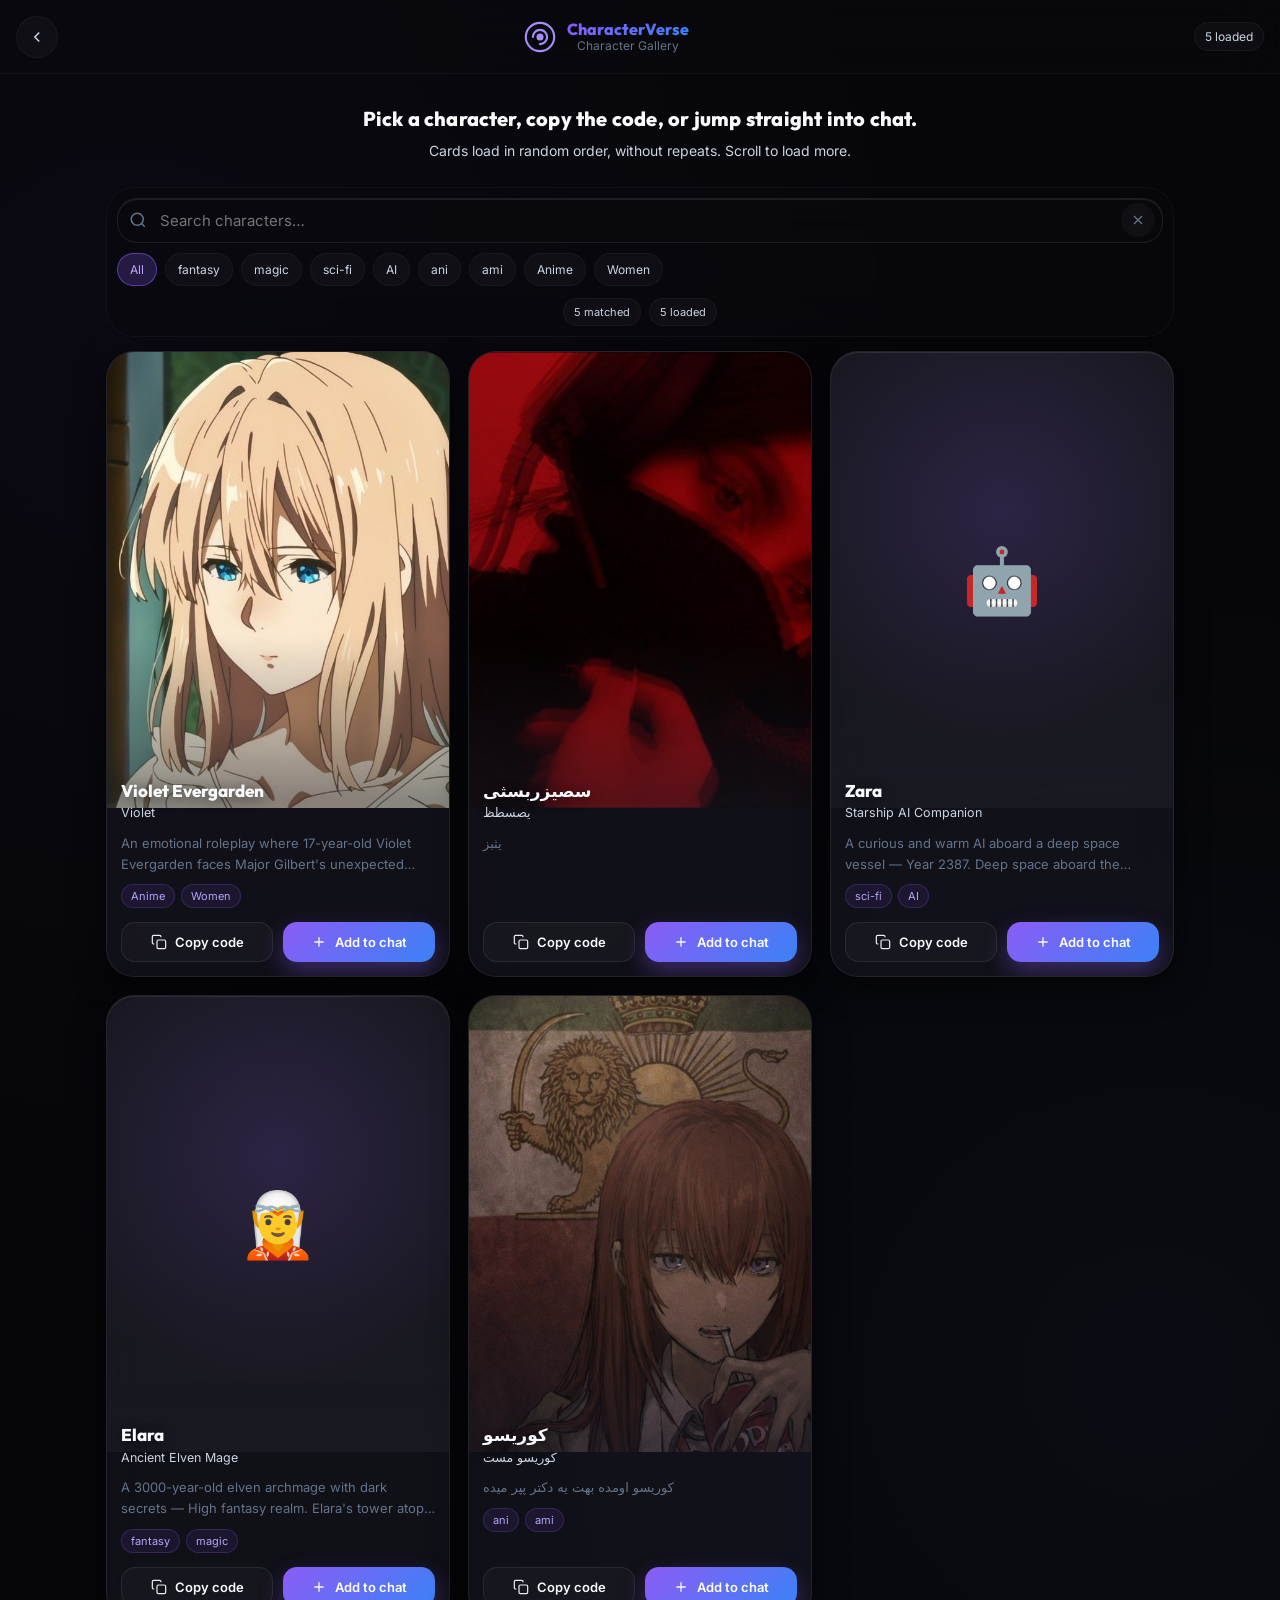
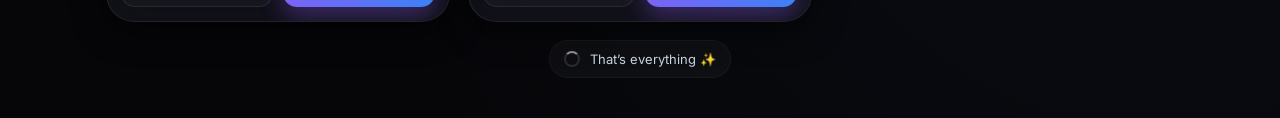
==== commit 99c52553: "Add files via upload" ====
--- a/index.html
+++ b/index.html
@@ -1,6 +1,5 @@
 <!DOCTYPE html>
 <html lang="en" dir="ltr" id="html-root">
-
 <head>
   <meta charset="UTF-8" />
   <meta name="viewport" content="width=device-width, initial-scale=1.0" />
@@ -8,13 +7,10 @@
   <meta name="description" content="Browse CharacterVerse default characters and add them to your chat." />
   <link rel="preconnect" href="https://fonts.googleapis.com" />
   <link rel="preconnect" href="https://fonts.gstatic.com" crossorigin />
-  <link
-    href="https://fonts.googleapis.com/css2?family=Inter:wght@300;400;500;600;700;800;900&family=Outfit:wght@300;400;500;600;700;800&display=swap"
-    rel="stylesheet" />
+  <link href="https://fonts.googleapis.com/css2?family=Inter:wght@300;400;500;600;700;800;900&family=Outfit:wght@300;400;500;600;700;800&display=swap" rel="stylesheet" />
   <link rel="stylesheet" href="style.css" />
   <link rel="stylesheet" href="gallery.css" />
 </head>
-
 <body>
   <div class="gallery-page">
     <header class="gallery-topbar">
@@ -28,8 +24,7 @@
         <div class="gt-logo">
           <svg viewBox="0 0 24 24" fill="none">
             <circle cx="12" cy="12" r="10" stroke="url(#ggrad)" stroke-width="1.5" />
-            <path d="M7 12c0-2.76 2.24-5 5-5s5 2.24 5 5-2.24 5-5 5" stroke="url(#ggrad)" stroke-width="1.5"
-              stroke-linecap="round" />
+            <path d="M7 12c0-2.76 2.24-5 5-5s5 2.24 5 5-2.24 5-5 5" stroke="url(#ggrad)" stroke-width="1.5" stroke-linecap="round" />
             <circle cx="12" cy="12" r="2.5" fill="url(#ggrad)" />
             <defs>
               <linearGradient id="ggrad" x1="0" y1="0" x2="24" y2="24">
@@ -56,14 +51,14 @@
         <p class="gallery-p">Cards load in random order, without repeats. Scroll to load more.</p>
       </div>
 
+      <!-- Filters (search + categories) -->
       <section class="gallery-filters" aria-label="Gallery filters">
         <div class="gsearch">
           <svg class="gsearch-icon" viewBox="0 0 24 24" fill="none" stroke="currentColor" stroke-width="2">
             <circle cx="11" cy="11" r="8" />
             <path d="m21 21-4.35-4.35" />
           </svg>
-          <input id="gallery-search" type="text" placeholder="Search characters…" autocomplete="off"
-            spellcheck="false" />
+          <input id="gallery-search" type="text" placeholder="Search characters…" autocomplete="off" spellcheck="false" />
           <button class="gclear" id="gallery-clear" title="Clear">
             <svg viewBox="0 0 24 24" fill="none" stroke="currentColor" stroke-width="2">
               <path d="M18 6L6 18M6 6l12 12" />
@@ -93,42 +88,33 @@
       </div>
     </main>
 
+    <!-- Details modal -->
     <div class="gmodal-backdrop hidden" id="gmodal">
       <div class="gmodal" role="dialog" aria-modal="true" aria-labelledby="gmodal-title">
         <button class="gmodal-close" id="gmodal-close" aria-label="Close">
-          <svg viewBox="0 0 24 24" width="20" height="20" fill="none" stroke="currentColor" stroke-width="2.2"
-            stroke-linecap="round">
-            <path d="M6 6l12 12M18 6L6 18" />
+          <svg viewBox="0 0 24 24" fill="none" stroke="currentColor" stroke-width="2">
+            <path d="M18 6L6 18M6 6l12 12" />
           </svg>
         </button>
 
-        <div class="gmodal-hero">
-          <div id="gmodal-avatar" class="gmodal-avatar"></div>
-          <div class="gmodal-hero-gradient"></div>
-          <div class="gmodal-hero-info">
-            <h2 id="gmodal-title" class="gmodal-name">—</h2>
-            <div id="gmodal-sub" class="gmodal-sub">—</div>
+        <div class="gmodal-header">
+          <div class="gmodal-avatar" id="gmodal-avatar"></div>
+          <div class="gmodal-headtext">
+            <div class="gmodal-name" id="gmodal-title">—</div>
+            <div class="gmodal-sub" id="gmodal-sub">—</div>
           </div>
         </div>
 
         <div class="gmodal-body">
-          <div id="gmodal-tags" class="gmodal-tags"></div>
-
-          <section class="gmodal-section" data-accent="cyan">
-            <header class="gmodal-section-head">
-              <span class="gmodal-section-icon">📖</span>
-              <h4 class="gmodal-section-title">Short Description</h4>
-            </header>
-            <div id="gmodal-desc" class="gmodal-text">—</div>
-          </section>
-
-          <section class="gmodal-section" data-accent="violet">
-            <header class="gmodal-section-head">
-              <span class="gmodal-section-icon">💬</span>
-              <h4 class="gmodal-section-title">Opening Message</h4>
-            </header>
-            <div id="gmodal-open" class="gmodal-open">—</div>
-          </section>
+          <div class="gmodal-section">
+            <div class="gmodal-label">Short Description</div>
+            <div class="gmodal-text" id="gmodal-desc">—</div>
+          </div>
+          <div class="gmodal-section">
+            <div class="gmodal-label">Opening Message</div>
+            <div class="gmodal-open" id="gmodal-open">—</div>
+          </div>
+          <div class="gmodal-tags" id="gmodal-tags"></div>
         </div>
 
         <div class="gmodal-actions">
@@ -154,5 +140,4 @@
 
   <script src="gallery.js"></script>
 </body>
-
 </html>
--- a/style.css
+++ b/style.css
@@ -1,3490 +1,5435 @@
-/* ===== CSS VARIABLES & THEMES ===== */
-:root {
-    /* Default Dark (Deep Purple/Blue) */
-    --bg-base: #060609;
-    --bg-surface: rgba(12, 12, 18, 0.65);
-    --bg-elevated: rgba(20, 20, 30, 0.85);
-    --bg-card: rgba(26, 26, 38, 0.5);
-    --bg-card-hover: rgba(35, 35, 50, 0.65);
-    --bg-input: rgba(10, 10, 15, 0.6);
-    --bg-glass: rgba(255, 255, 255, 0.03);
-    --bg-glass-hover: rgba(255, 255, 255, 0.08);
-    --border-subtle: rgba(255, 255, 255, 0.04);
-    --border-default: rgba(255, 255, 255, 0.08);
-    --border-strong: rgba(255, 255, 255, 0.15);
-    --border-focus: rgba(139, 92, 246, 0.8);
-    --accent-primary: #9b6ff8;
-    --accent-light: #bba2fb;
-    --accent-blue: #70b0fc;
-    --accent-pink: #f689c1;
-    --accent-cyan: #38e0f5;
-    --accent-green: #4ade80;
-    --accent-amber: #fcd34d;
-    --accent-red: #fb923c;
-    --grad-main: linear-gradient(135deg, #8b5cf6 0%, #3b82f6 100%);
-    --grad-warm: linear-gradient(135deg, #a78bfa 0%, #f472b6 100%);
-    --text-primary: #f8fafc;
-    --text-secondary: #cbd5e1;
-    --text-muted: #64748b;
-    --shadow-color: rgba(0, 0, 0, 0.6);
-    --shadow-glow-color: rgba(139, 92, 246, 0.25);
-
-    --radius-sm: 8px;
-    --radius-md: 14px;
-    --radius-lg: 20px;
-    --radius-xl: 28px;
-    --radius-full: 9999px;
-    --shadow-sm: 0 2px 8px rgba(0, 0, 0, 0.4);
-    --shadow-md: 0 8px 32px var(--shadow-color);
-    --shadow-lg: 0 16px 48px var(--shadow-color);
-    --shadow-glow: 0 0 35px var(--shadow-glow-color);
-    --glass-edge: inset 0 1px 1px rgba(255, 255, 255, 0.1);
-    --transition: all 0.25s cubic-bezier(0.2, 0.8, 0.2, 1);
-    --transition-slow: all 0.5s cubic-bezier(0.2, 0.8, 0.2, 1);
-    --transition-bounce: all 0.4s cubic-bezier(0.34, 1.56, 0.64, 1);
-    --sidebar-width: 300px;
-    --topbar-height: 70px;
-    --font-body: 'Inter', system-ui, sans-serif;
-    --font-display: 'Outfit', system-ui, sans-serif;
-    --font-size-base: 15px;
-}
-
-[data-theme="midnight"] {
-    --bg-base: #020202;
-    --bg-surface: rgba(8, 8, 8, 0.65);
-    --bg-elevated: rgba(12, 12, 12, 0.85);
-    --bg-card: rgba(16, 16, 16, 0.5);
-    --bg-card-hover: rgba(24, 24, 24, 0.65);
-    --bg-input: rgba(6, 6, 6, 0.6);
-    --accent-primary: #3b82f6;
-    --accent-light: #60a5fa;
-    --grad-main: linear-gradient(135deg, #2563eb, #3b82f6);
-    --shadow-glow-color: rgba(59, 130, 246, 0.15);
-}
-
-[data-theme="aurora"] {
-    --bg-base: #02100f;
-    --bg-surface: rgba(4, 22, 21, 0.65);
-    --bg-elevated: rgba(7, 32, 30, 0.85);
-    --bg-card: rgba(10, 40, 38, 0.5);
-    --bg-card-hover: rgba(14, 52, 49, 0.65);
-    --bg-input: rgba(4, 22, 21, 0.6);
-    --accent-primary: #10b981;
-    --accent-light: #34d399;
-    --border-focus: rgba(16, 185, 129, 0.6);
-    --grad-main: linear-gradient(135deg, #059669, #10b981);
-    --shadow-glow-color: rgba(16, 185, 129, 0.15);
-    --text-primary: #e6fdf6;
-}
-
-[data-theme="cyberpunk"] {
-    --bg-base: #090a10;
-    --bg-surface: rgba(14, 15, 22, 0.65);
-    --bg-elevated: rgba(18, 20, 28, 0.85);
-    --bg-card: rgba(22, 24, 34, 0.5);
-    --bg-card-hover: rgba(28, 30, 42, 0.65);
-    --bg-input: rgba(11, 12, 18, 0.6);
-    --accent-primary: #fde047;
-    --accent-light: #fef08a;
-    --border-focus: rgba(253, 224, 71, 0.6);
-    --grad-main: linear-gradient(135deg, #facc15, #fb7185);
-    --shadow-glow-color: rgba(250, 204, 21, 0.15);
-    --text-primary: #fefce8;
-}
-
-[data-theme="crimson"] {
-    --bg-base: #110505;
-    --bg-surface: rgba(20, 8, 8, 0.65);
-    --bg-elevated: rgba(30, 12, 12, 0.85);
-    --bg-card: rgba(40, 16, 16, 0.5);
-    --bg-card-hover: rgba(50, 20, 20, 0.65);
-    --bg-input: rgba(15, 6, 6, 0.6);
-    --accent-primary: #ef4444;
-    --accent-light: #f87171;
-    --border-focus: rgba(239, 68, 68, 0.6);
-    --grad-main: linear-gradient(135deg, #b91c1c, #ef4444);
-    --shadow-glow-color: rgba(239, 68, 68, 0.15);
-    --text-primary: #fef2f2;
-}
-
-[data-theme="light"] {
-    --bg-base: #f1f5f9;
-    --bg-surface: rgba(255, 255, 255, 0.7);
-    --bg-elevated: rgba(255, 255, 255, 0.9);
-    --bg-card: rgba(255, 255, 255, 0.6);
-    --bg-card-hover: rgba(248, 250, 252, 0.8);
-    --bg-input: rgba(241, 245, 249, 0.6);
-    --bg-glass: rgba(255, 255, 255, 0.5);
-    --bg-glass-hover: rgba(255, 255, 255, 0.7);
-    --border-subtle: rgba(0, 0, 0, 0.04);
-    --border-default: rgba(0, 0, 0, 0.08);
-    --border-strong: rgba(0, 0, 0, 0.15);
-    --text-primary: #0f172a;
-    --text-secondary: #475569;
-    --text-muted: #94a3b8;
-    --shadow-color: rgba(0, 0, 0, 0.05);
-    --shadow-glow-color: rgba(139, 92, 246, 0.15);
-    --glass-edge: inset 0 1px 1px rgba(255, 255, 255, 0.8);
-}
-
-/* ===== RESET ===== */
-*,
-*::before,
-*::after {
-    box-sizing: border-box;
-    margin: 0;
-    padding: 0
-}
-
-html {
-    font-size: var(--font-size-base);
-    scroll-behavior: smooth
-}
-
-body {
-    font-family: var(--font-body);
-    background: var(--bg-base);
-    color: var(--text-primary);
-    min-height: 100vh;
-    overflow: hidden;
-    -webkit-font-smoothing: antialiased;
-    -moz-osx-font-smoothing: grayscale;
-    transition: background-color 0.4s ease, color 0.4s ease;
-}
-
-button {
-    cursor: pointer;
-    border: none;
-    background: none;
-    font-family: inherit;
-    color: inherit;
-    outline: none
-}
-
-input,
-textarea,
-select {
-    font-family: inherit;
-    font-size: inherit;
-    color-scheme: dark;
-    outline: none
-}
-
-[data-theme="light"] input,
-[data-theme="light"] textarea,
-[data-theme="light"] select {
-    color-scheme: light;
-}
-
-img {
-    max-width: 100%
-}
-
-::-webkit-scrollbar {
-    width: 4px;
-    height: 4px
-}
-
-::-webkit-scrollbar-track {
-    background: transparent
-}
-
-::-webkit-scrollbar-thumb {
-    background: rgba(255, 255, 255, 0.1);
-    border-radius: 99px
-}
-
-::-webkit-scrollbar-thumb:hover {
-    background: rgba(255, 255, 255, 0.2)
-}
-
-.hidden {
-    display: none !important
-}
-
-/* ===== LOADING ===== */
-.loading-screen {
-    position: fixed;
-    inset: 0;
-    background: var(--bg-base);
-    display: flex;
-    flex-direction: column;
-    align-items: center;
-    justify-content: center;
-    gap: 28px;
-    z-index: 9999
-}
-
-.loading-logo {
-    display: flex;
-    align-items: center;
-    gap: 14px
-}
-
-.loading-icon {
-    width: 52px;
-    height: 52px;
-    animation: spinPulse 2s ease-in-out infinite
-}
-
-.loading-icon svg {
-    width: 100%;
-    height: 100%
-}
-
-@keyframes spinPulse {
-
-    0%,
-    100% {
-        transform: scale(1) rotate(0deg);
-        filter: drop-shadow(0 0 10px var(--accent-primary));
-    }
-
-    50% {
-        transform: scale(1.15) rotate(180deg);
-        filter: drop-shadow(0 0 25px var(--accent-light));
-    }
-}
-
-.loading-brand {
-    font-family: var(--font-display);
-    font-size: 28px;
-    font-weight: 700;
-    background: var(--grad-main);
-    -webkit-background-clip: text;
-    -webkit-text-fill-color: transparent
-}
-
-.loading-steps {
-    display: flex;
-    flex-direction: column;
-    align-items: center;
-    gap: 4px
-}
-
-.loading-step {
-    font-size: 13px;
-    color: var(--text-muted);
-    transition: var(--transition)
-}
-
-.loading-step.active {
-    color: var(--accent-light);
-    font-weight: 500
-}
-
-.loading-bar-container {
-    width: 220px;
-    height: 3px;
-    background: var(--bg-card);
-    border-radius: 99px;
-    overflow: hidden
-}
-
-.loading-bar {
-    height: 100%;
-    background: var(--grad-main);
-    border-radius: 99px;
-    animation: loadProgress 1.8s ease forwards
-}
-
-@keyframes loadProgress {
-    0% {
-        width: 0;
-        filter: brightness(1)
-    }
-
-    50% {
-        filter: brightness(1.5)
-    }
-
-    100% {
-        width: 100%;
-        filter: brightness(1)
-    }
-}
-
-/* ===== APP ===== */
-.app {
-    display: flex;
-    width: 100vw;
-    height: 100vh;
-    overflow: hidden;
-    position: relative;
-    background-image:
-        radial-gradient(circle at 10% 20%, rgba(139, 92, 246, 0.03) 0%, transparent 40%),
-        radial-gradient(circle at 90% 80%, rgba(96, 165, 250, 0.03) 0%, transparent 40%);
-}
-
-/* ===== MODAL ===== */
-.modal-backdrop {
-    position: fixed;
-    inset: 0;
-    background: rgba(0, 0, 0, 0.6);
-    backdrop-filter: blur(24px);
-    -webkit-backdrop-filter: blur(24px);
-    display: flex;
-    align-items: center;
-    justify-content: center;
-    z-index: 1000;
-    padding: 16px;
-    animation: fadeIn 0.3s cubic-bezier(0.2, 0.8, 0.2, 1);
-}
-
-@keyframes fadeIn {
-    from {
-        opacity: 0
-    }
-
-    to {
-        opacity: 1
-    }
-}
-
-.modal-container {
-    background: var(--bg-elevated);
-    border: 1px solid var(--border-default);
-    border-radius: var(--radius-xl);
-    box-shadow: var(--glass-edge), var(--shadow-lg), var(--shadow-glow);
-    backdrop-filter: blur(40px);
-    -webkit-backdrop-filter: blur(40px);
-    width: 100%;
-    max-height: 92vh;
-    overflow-y: auto;
-    animation: slideUp 0.5s cubic-bezier(0.34, 1.56, 0.64, 1);
-}
-
-@keyframes slideUp {
-    from {
-        opacity: 0;
-        transform: translateY(40px) scale(0.95);
-    }
-
-    to {
-        opacity: 1;
-        transform: translateY(0) scale(1);
-    }
-}
-
-.modal-header {
-    padding: 28px 28px 0;
-    display: flex;
-    align-items: center;
-    justify-content: space-between;
-    text-align: left
-}
-
-.modal-header h2 {
-    font-family: var(--font-display);
-    font-size: 20px;
-    font-weight: 700
-}
-
-.modal-logo-row {
-    display: flex;
-    align-items: center;
-    justify-content: center;
-    gap: 10px;
-    font-family: var(--font-display);
-    font-size: 20px;
-    font-weight: 700;
-    width: 100%
-}
-
-.modal-logo-name {
-    background: var(--grad-main);
-    -webkit-background-clip: text;
-    -webkit-text-fill-color: transparent
-}
-
-.logo-icon-sm {
-    width: 30px;
-    height: 30px;
-    flex-shrink: 0
-}
-
-.logo-icon-sm svg {
-    width: 100%;
-    height: 100%
-}
-
-.modal-subtitle {
-    color: var(--text-secondary);
-    font-size: 14px;
-    line-height: 1.6;
-    text-align: center;
-    margin-top: 8px;
-    padding: 0 28px
-}
-
-.modal-body {
-    padding: 24px 28px;
-    display: flex;
-    flex-direction: column;
-    gap: 18px
-}
-
-.modal-footer {
-    padding: 0 28px 28px;
-    display: flex;
-    flex-direction: column;
-    align-items: center;
-    gap: 10px
-}
-
-.row-footer {
-    flex-direction: row !important;
-    justify-content: flex-end;
-    gap: 10px
-}
-
-.modal-close-btn {
-    width: 36px;
-    height: 36px;
-    border-radius: var(--radius-full);
-    display: flex;
-    align-items: center;
-    justify-content: center;
-    color: var(--text-muted);
-    transition: var(--transition-bounce);
-    flex-shrink: 0;
-    background: var(--bg-glass);
-    border: 1px solid transparent;
-}
-
-.modal-close-btn svg {
-    width: 18px;
-    height: 18px
-}
-
-.modal-close-btn:hover {
-    background: var(--bg-card-hover);
-    color: var(--text-primary);
-    border-color: var(--border-subtle);
-    transform: scale(1.1) rotate(90deg);
-}
-
-.api-modal-container {
-    max-width: 500px
-}
-
-.api-modal-container .modal-header {
-    padding: 28px 28px 0;
-    display: flex;
-    flex-direction: column;
-    align-items: center;
-    justify-content: center;
-    text-align: center
-}
-
-/* ===== FORMS ===== */
-.form-group {
-    display: flex;
-    flex-direction: column;
-    gap: 7px
-}
-
-.form-row {
-    display: grid;
-    grid-template-columns: 1fr 1fr;
-    gap: 14px
-}
-
-.form-label {
-    font-size: 12px;
-    font-weight: 600;
-    color: var(--text-secondary);
-    text-transform: uppercase;
-    letter-spacing: 0.06em;
-    display: flex;
-    align-items: center;
-    gap: 6px
-}
-
-.label-icon {
-    font-size: 14px
-}
-
-.label-badge {
-    font-size: 10px;
-    padding: 2px 7px;
-    background: rgba(139, 92, 246, 0.2);
-    color: var(--accent-light);
-    border-radius: 99px;
-    text-transform: uppercase
-}
-
-.label-optional {
-    font-size: 11px;
-    color: var(--text-muted);
-    font-weight: 400;
-    text-transform: none;
-    letter-spacing: 0
-}
-
-.input-wrapper {
-    display: flex;
-    flex-direction: column;
-    gap: 4px
-}
-
-.input-hint {
-    font-size: 12px;
-    color: var(--text-muted)
-}
-
-.form-input {
-    background: var(--bg-input);
-    border: 1px solid var(--border-default);
-    border-radius: var(--radius-md);
-    box-shadow: var(--glass-edge);
-    color: var(--text-primary);
-    padding: 14px 16px;
-    font-size: 14px;
-    width: 100%;
-    transition: var(--transition);
-    backdrop-filter: blur(10px);
-    -webkit-backdrop-filter: blur(10px);
-}
-
-.form-input:focus {
-    border-color: var(--accent-light);
-    box-shadow: 0 0 0 4px rgba(139, 92, 246, 0.2), var(--glass-edge);
-    background: rgba(139, 92, 246, 0.05);
-    transform: translateY(-1px);
-}
-
-[data-theme="light"] .form-input:focus {
-    box-shadow: 0 0 0 4px rgba(139, 92, 246, 0.2);
-}
-
-.form-input::placeholder {
-    color: var(--text-muted)
-}
-
-.form-input.sm {
-    padding: 8px 12px;
-    font-size: 13px
-}
-
-.form-textarea {
-    background: var(--bg-input);
-    border: 1px solid var(--border-default);
-    border-radius: var(--radius-md);
-    box-shadow: var(--glass-edge);
-    color: var(--text-primary);
-    padding: 14px 16px;
-    font-size: 14px;
-    line-height: 1.65;
-    resize: vertical;
-    min-height: 80px;
-    width: 100%;
-    transition: var(--transition);
-    backdrop-filter: blur(10px);
-    -webkit-backdrop-filter: blur(10px);
-}
-
-.form-textarea:focus {
-    border-color: var(--accent-light);
-    box-shadow: 0 0 0 4px rgba(139, 92, 246, 0.2), var(--glass-edge);
-    background: rgba(139, 92, 246, 0.05);
-}
-
-[data-theme="light"] .form-textarea:focus {
-    box-shadow: 0 0 0 4px rgba(139, 92, 246, 0.2);
-}
-
-.form-textarea::placeholder {
-    color: var(--text-muted)
-}
-
-.form-select {
-    background: var(--bg-input);
-    border: 1px solid var(--border-default);
-    border-radius: var(--radius-md);
-    color: var(--text-primary);
-    padding: 9px 12px;
-    font-size: 13px;
-    outline: none;
-    cursor: pointer;
-    transition: var(--transition);
-    -webkit-appearance: auto
-}
-
-.form-select:focus {
-    border-color: var(--accent-primary)
-}
-
-.form-select option {
-    background: var(--bg-elevated)
-}
-
-.password-field {
-    position: relative
-}
-
-.password-field .form-input {
-    padding-right: 44px
-}
-
-.toggle-visibility {
-    position: absolute;
-    right: 12px;
-    top: 50%;
-    transform: translateY(-50%);
-    color: var(--text-muted);
-    padding: 4px;
-    transition: var(--transition)
-}
-
-.toggle-visibility svg {
-    width: 18px;
-    height: 18px
-}
-
-.toggle-visibility:hover {
-    color: var(--text-secondary)
-}
-
-/* Quick Models */
-.quick-models {
-    display: flex;
-    align-items: center;
-    gap: 5px;
-    flex-wrap: wrap;
-    margin-top: 2px
-}
-
-.quick-label {
-    font-size: 11px;
-    color: var(--text-muted)
-}
-
-.model-pill {
-    font-size: 11px;
-    padding: 3px 9px;
-    background: var(--bg-glass);
-    border: 1px solid var(--border-subtle);
-    border-radius: 99px;
-    color: var(--text-secondary);
-    transition: var(--transition)
-}
-
-.model-pill:hover {
-    background: rgba(139, 92, 246, 0.15);
-    border-color: rgba(139, 92, 246, 0.4);
-    color: var(--accent-light)
-}
-
-/* Test Area */
-.modal-test-row {
-    display: flex;
-    align-items: center;
-    gap: 10px
-}
-
-.btn-test {
-    display: flex;
-    align-items: center;
-    gap: 8px;
-    padding: 10px 16px;
-    background: var(--bg-glass);
-    border: 1px solid var(--border-default);
-    border-radius: var(--radius-md);
-    color: var(--text-secondary);
-    font-size: 14px;
-    font-weight: 500;
-    transition: var(--transition)
-}
-
-.btn-test:hover {
-    background: var(--bg-glass-hover);
-    color: var(--text-primary)
-}
-
-.btn-test:disabled {
-    opacity: 0.5;
-    cursor: not-allowed
-}
-
-.btn-icon {
-    font-size: 16px
-}
-
-.test-status {
-    font-size: 13px;
-    font-weight: 500
-}
-
-.test-status.success {
-    color: var(--accent-green)
-}
-
-.test-status.error {
-    color: var(--accent-red)
-}
-
-.test-status.loading {
-    color: var(--accent-blue)
-}
-
-/* Buttons */
-.btn-primary {
-    display: flex;
-    align-items: center;
-    justify-content: center;
-    gap: 10px;
-    background: var(--grad-main);
-    color: #fff;
-    border: none;
-    border-radius: var(--radius-md);
-    padding: 14px 28px;
-    font-size: 15px;
-    font-weight: 600;
-    letter-spacing: 0.02em;
-    transition: var(--transition-bounce);
-    box-shadow: 0 8px 25px rgba(139, 92, 246, 0.4);
-    width: 100%;
-    position: relative;
-    overflow: hidden;
-}
-
-.btn-primary::after {
-    content: '';
-    position: absolute;
-    inset: 0;
-    background: linear-gradient(180deg, rgba(255, 255, 255, 0.2) 0%, transparent 100%);
-    opacity: 0;
-    transition: var(--transition);
-}
-
-.btn-primary:hover {
-    transform: translateY(-3px);
-    box-shadow: 0 12px 30px rgba(139, 92, 246, 0.6);
-}
-
-.btn-primary:hover::after {
-    opacity: 1;
-}
-
-.btn-primary:active {
-    transform: translateY(1px) scale(0.97);
-}
-
-.btn-primary svg {
-    width: 18px;
-    height: 18px;
-    flex-shrink: 0;
-    transition: var(--transition-bounce);
-}
-
-.btn-primary:hover svg {
-    transform: translateX(3px);
-}
-
-.btn-primary.large {
-    padding: 16px 36px;
-    font-size: 16px;
-    border-radius: var(--radius-lg);
-}
-
-.btn-primary.auto-width {
-    width: auto;
-}
-
-.btn-secondary {
-    display: flex;
-    align-items: center;
-    justify-content: center;
-    gap: 10px;
-    background: var(--bg-glass);
-    border: 1px solid var(--border-strong);
-    color: var(--text-primary);
-    border-radius: var(--radius-md);
-    padding: 14px 28px;
-    font-size: 15px;
-    font-weight: 500;
-    cursor: pointer;
-    transition: var(--transition-bounce);
-    backdrop-filter: blur(10px);
-    -webkit-backdrop-filter: blur(10px);
-}
-
-.btn-secondary:hover {
-    background: var(--bg-card-hover);
-    color: var(--text-primary);
-    border-color: var(--accent-light);
-    transform: translateY(-2px);
-    box-shadow: 0 8px 25px rgba(0, 0, 0, 0.2);
-}
-
-.btn-secondary:active {
-    transform: translateY(1px) scale(0.97);
-}
-
-.btn-secondary.large {
-    padding: 16px 36px;
-    font-size: 16px;
-    border-radius: var(--radius-lg);
-}
-
-.btn-ghost {
-    background: none;
-    border: 1px solid var(--border-default);
-    color: var(--text-secondary);
-    border-radius: var(--radius-md);
-    padding: 10px 18px;
-    font-size: 14px;
-    transition: var(--transition);
-    cursor: pointer;
-    display: flex;
-    align-items: center;
-    justify-content: center;
-    gap: 8px;
-}
-
-.btn-ghost svg {
-    width: 16px;
-    height: 16px;
-    flex-shrink: 0;
-}
-
-.btn-ghost:hover {
-    background: var(--bg-glass);
-    color: var(--text-primary)
-}
-
-.btn-ghost.sm {
-    padding: 6px 12px;
-    font-size: 12px
-}
-
-.btn-danger {
-    background: rgba(248, 113, 113, 0.12);
-    border: 1px solid rgba(248, 113, 113, 0.3);
-    color: var(--accent-red);
-    border-radius: var(--radius-md);
-    padding: 9px 16px;
-    font-size: 13px;
-    font-weight: 500;
-    transition: var(--transition);
-    cursor: pointer
-}
-
-.btn-danger:hover {
-    background: rgba(248, 113, 113, 0.22)
-}
-
-.btn-danger.sm {
-    padding: 6px 12px;
-    font-size: 12px
-}
-
-.gradient-text {
-    background: var(--grad-main);
-    -webkit-background-clip: text;
-    -webkit-text-fill-color: transparent
-}
-
-/* ===== SIDEBAR ===== */
-.sidebar {
-    width: var(--sidebar-width);
-    background: var(--bg-surface);
-    border-right: 1px solid var(--border-subtle);
-    display: flex;
-    flex-direction: column;
-    flex-shrink: 0;
-    height: 100vh;
-    overflow: hidden;
-    transition: var(--transition-slow);
-    position: relative;
-    z-index: 100;
-    backdrop-filter: blur(20px);
-    -webkit-backdrop-filter: blur(20px);
-}
-
-.sidebar.collapsed {
-    transform: translateX(-100%);
-    margin-left: calc(-1 * var(--sidebar-width))
-}
-
-.sidebar-header {
-    display: flex;
-    align-items: center;
-    justify-content: space-between;
-    padding: 16px 14px 12px;
-    border-bottom: 1px solid var(--border-subtle);
-    flex-shrink: 0
-}
-
-.brand {
-    display: flex;
-    align-items: center;
-    gap: 10px;
-    font-family: var(--font-display);
-    font-size: 17px;
-    font-weight: 700
-}
-
-.brand-icon {
-    width: 28px;
-    height: 28px;
-    flex-shrink: 0
-}
-
-.brand-icon svg {
-    width: 100%;
-    height: 100%
-}
-
-.brand-name {
-    background: var(--grad-main);
-    -webkit-background-clip: text;
-    -webkit-text-fill-color: transparent
-}
-
-.sidebar-toggle-btn {
-    width: 30px;
-    height: 30px;
-    display: flex;
-    align-items: center;
-    justify-content: center;
-    border-radius: var(--radius-sm);
-    color: var(--text-muted);
-    transition: var(--transition)
-}
-
-.sidebar-toggle-btn svg {
-    width: 16px;
-    height: 16px
-}
-
-.sidebar-toggle-btn:hover {
-    background: var(--bg-glass);
-    color: var(--text-primary)
-}
-
-/* User Profile Strip */
-.sidebar-user-profile {
-    display: flex;
-    align-items: center;
-    gap: 12px;
-    padding: 12px 14px;
-    margin: 12px 12px 0;
-    border-radius: var(--radius-lg);
-    background: rgba(139, 92, 246, 0.05);
-    border: 1px solid rgba(139, 92, 246, 0.1);
-    cursor: pointer;
-    transition: var(--transition-bounce);
-    flex-shrink: 0;
-    backdrop-filter: blur(10px);
-}
-
-.sidebar-user-profile:hover {
-    background: rgba(139, 92, 246, 0.15);
-    border-color: rgba(139, 92, 246, 0.3);
-    transform: translateY(-1px);
-    box-shadow: 0 4px 15px rgba(139, 92, 246, 0.1);
-}
-
-.sup-avatar {
-    width: 36px;
-    height: 36px;
-    border-radius: 50%;
-    background: var(--grad-main);
-    display: flex;
-    align-items: center;
-    justify-content: center;
-    font-size: 15px;
-    font-weight: 700;
-    color: #fff;
-    flex-shrink: 0;
-    overflow: hidden;
-    border: 2px solid rgba(139, 92, 246, 0.4)
-}
-
-.sup-avatar img {
-    width: 100%;
-    height: 100%;
-    object-fit: cover
-}
-
-.sup-info {
-    flex: 1;
-    min-width: 0
-}
-
-.sup-name {
-    font-size: 13px;
-    font-weight: 600;
-    white-space: nowrap;
-    overflow: hidden;
-    text-overflow: ellipsis
-}
-
-.sup-sub {
-    font-size: 11px;
-    color: var(--text-muted);
-    margin-top: 1px
-}
-
-.sup-edit-icon {
-    width: 14px;
-    height: 14px;
-    color: var(--text-muted);
-    flex-shrink: 0
-}
-
-/* Sidebar Actions */
-.sidebar-actions {
-    padding: 10px 10px 6px;
-    flex-shrink: 0;
-}
-
-.sidebar-actions-row {
-    display: flex;
-    gap: 6px;
-}
-
-.btn-create-character {
-    display: flex;
-    align-items: center;
-    justify-content: center;
-    gap: 8px;
-    flex: 1;
-    padding: 10px 16px;
-    background: var(--grad-main);
-    color: #fff;
-    border-radius: var(--radius-md);
-    font-size: 13px;
-    font-weight: 600;
-    transition: var(--transition);
-    box-shadow: 0 3px 12px rgba(139, 92, 246, 0.3)
-}
-
-.btn-create-character svg {
-    width: 14px;
-    height: 14px
-}
-
-.btn-create-character:hover {
-    transform: translateY(-1px);
-    box-shadow: 0 5px 18px rgba(139, 92, 246, 0.4)
-}
-
-.btn-import-character {
-    display: flex;
-    align-items: center;
-    justify-content: center;
-    gap: 6px;
-    flex: 1;
-    padding: 10px 12px;
-    background: var(--bg-glass);
-    border: 1px solid var(--border-default);
-    color: var(--text-secondary);
-    border-radius: var(--radius-md);
-    font-size: 13px;
-    font-weight: 600;
-    transition: var(--transition);
-}
-
-.btn-import-character svg {
-    width: 14px;
-    height: 14px;
-}
-
-.btn-import-character:hover {
-    background: var(--bg-glass-hover);
-    border-color: var(--accent-blue);
-    color: var(--accent-blue);
-    transform: translateY(-1px);
-    box-shadow: 0 4px 12px rgba(96, 165, 250, 0.15);
-}
-
-.sidebar-search {
-    padding: 6px 10px;
-    flex-shrink: 0
-}
-
-.search-input-wrap {
-    position: relative;
-    display: flex;
-    align-items: center
-}
-
-.search-icon {
-    position: absolute;
-    left: 10px;
-    width: 14px;
-    height: 14px;
-    color: var(--text-muted)
-}
-
-.search-input-wrap input {
-    background: var(--bg-input);
-    border: 1px solid var(--border-subtle);
-    border-radius: var(--radius-md);
-    color: var(--text-primary);
-    padding: 8px 10px 8px 32px;
-    font-size: 12px;
-    outline: none;
-    width: 100%;
-    transition: var(--transition)
-}
-
-.search-input-wrap input:focus {
-    border-color: var(--border-focus)
-}
-
-.search-input-wrap input::placeholder {
-    color: var(--text-muted)
-}
-
-.sidebar-sections-wrap {
-    flex: 1;
-    overflow-y: auto;
-    display: flex;
-    flex-direction: column
-}
-
-.sidebar-section {
-    padding: 0 10px 10px
-}
-
-.section-label {
-    font-size: 10px;
-    font-weight: 700;
-    text-transform: uppercase;
-    letter-spacing: 0.1em;
-    color: var(--text-muted);
-    padding: 10px 4px 6px
-}
-
-.characters-list {
-    display: flex;
-    flex-direction: column;
-    gap: 2px
-}
-
-.no-chars-msg {
-    text-align: center;
-    padding: 20px 12px;
-    color: var(--text-muted)
-}
-
-.no-chars-icon {
-    font-size: 26px;
-    margin-bottom: 8px
-}
-
-.no-chars-msg p {
-    font-size: 13px;
-    font-weight: 500;
-    color: var(--text-secondary)
-}
-
-.no-chars-msg span {
-    font-size: 12px
-}
-
-/* Char Card */
-.char-card {
-    display: flex;
-    align-items: center;
-    gap: 12px;
-    padding: 12px 14px;
-    border-radius: var(--radius-lg);
-    transition: var(--transition-bounce);
-    cursor: pointer;
-    border: 1px solid transparent;
-    position: relative;
-    margin: 2px 8px;
-}
-
-.char-card:hover {
-    background: var(--bg-glass-hover);
-    border-color: var(--border-subtle);
-    transform: translateY(-2px);
-    box-shadow: 0 4px 12px rgba(0, 0, 0, 0.1);
-}
-
-.char-card.active {
-    background: rgba(139, 92, 246, 0.12);
-    border-color: rgba(139, 92, 246, 0.3);
-    box-shadow: var(--glass-edge);
-}
-
-.char-card.active::before {
-    content: '';
-    position: absolute;
-    left: -8px;
-    top: 50%;
-    transform: translateY(-50%);
-    width: 4px;
-    height: 60%;
-    border-radius: 4px;
-    background: var(--accent-primary);
-    box-shadow: 0 0 10px var(--accent-primary);
-}
-
-.char-card:active {
-    transform: scale(0.97);
-}
-
-.char-avatar {
-    width: 42px;
-    height: 42px;
-    border-radius: 50%;
-    flex-shrink: 0;
-    overflow: hidden;
-    display: flex;
-    align-items: center;
-    justify-content: center;
-    font-size: 18px;
-    font-weight: 600;
-    background: var(--bg-card);
-    border: 1px solid var(--border-default);
-    box-shadow: 0 2px 8px rgba(0, 0, 0, 0.2);
-}
-
-.char-avatar img {
-    width: 100%;
-    height: 100%;
-    object-fit: cover
-}
-
-.char-card-info {
-    flex: 1;
-    min-width: 0
-}
-
-.char-card-name {
-    font-size: 13px;
-    font-weight: 600;
-    color: var(--text-primary);
-    white-space: nowrap;
-    overflow: hidden;
-    text-overflow: ellipsis
-}
-
-.char-card-desc {
-    font-size: 11px;
-    color: var(--text-muted);
-    white-space: nowrap;
-    overflow: hidden;
-    text-overflow: ellipsis;
-    margin-top: 2px
-}
-
-.char-card-menu {
-    width: 24px;
-    height: 24px;
-    border-radius: var(--radius-sm);
-    color: var(--text-muted);
-    display: flex;
-    align-items: center;
-    justify-content: center;
-    opacity: 0;
-    transition: var(--transition)
-}
-
-.char-card:hover .char-card-menu {
-    opacity: 1
-}
-
-.char-card-menu:hover {
-    background: var(--bg-glass-hover);
-    color: var(--text-primary)
-}
-
-.char-card-menu svg {
-    width: 13px;
-    height: 13px
-}
-
-.featured-badge {
-    font-size: 11px;
-    flex-shrink: 0
-}
-
-.branch-badge {
-    flex-shrink: 0;
-    font-size: 10px;
-    font-weight: 700;
-    letter-spacing: 0.04em;
-    text-transform: uppercase;
-    padding: 4px 8px;
-    border-radius: 999px;
-    background: rgba(139, 92, 246, 0.16);
-    color: var(--accent-light);
-    border: 1px solid rgba(139, 92, 246, 0.28);
-}
-
-/* Sidebar Footer */
-.sidebar-footer {
-    border-top: 1px solid var(--border-subtle);
-    padding: 8px 10px;
-    display: flex;
-    flex-direction: column;
-    gap: 1px;
-    flex-shrink: 0
-}
-
-.footer-btn {
-    display: flex;
-    align-items: center;
-    gap: 9px;
-    padding: 8px 8px;
-    border-radius: var(--radius-md);
-    color: var(--text-muted);
-    font-size: 12px;
-    transition: var(--transition);
-    width: 100%;
-    text-align: left
-}
-
-.footer-btn svg {
-    width: 14px;
-    height: 14px;
-    flex-shrink: 0
-}
-
-.footer-btn:hover {
-    background: var(--bg-glass);
-    color: var(--text-primary)
-}
-
-/* ===== MAIN CONTENT ===== */
-.main-content {
-    flex: 1;
-    display: flex;
-    flex-direction: column;
-    height: 100vh;
-    overflow: hidden;
-    position: relative
-}
-
-/* Topbar */
-.topbar {
-    height: var(--topbar-height);
-    display: flex;
-    align-items: center;
-    justify-content: space-between;
-    padding: 0 20px;
-    border-bottom: 1px solid var(--border-subtle);
-    background: rgba(var(--bg-surface-rgb, 15, 15, 23), 0.7);
-    backdrop-filter: blur(20px);
-    -webkit-backdrop-filter: blur(20px);
-    flex-shrink: 0;
-    box-shadow: 0 1px 1px rgba(0, 0, 0, 0.05)
-}
-
-[data-theme="light"] .topbar {
-    background: rgba(255, 255, 255, 0.85);
-}
-
-.topbar-left {
-    display: flex;
-    align-items: center;
-    gap: 10px
-}
-
-.hamburger-btn {
-    width: 36px;
-    height: 36px;
-    display: flex;
-    flex-direction: column;
-    align-items: center;
-    justify-content: center;
-    gap: 5px;
-    border-radius: var(--radius-md);
-    transition: var(--transition)
-}
-
-.hamburger-btn span {
-    display: block;
-    width: 17px;
-    height: 1.5px;
-    background: var(--text-muted);
-    border-radius: 1px;
-    transition: var(--transition)
-}
-
-.hamburger-btn:hover {
-    background: var(--bg-glass)
-}
-
-.hamburger-btn:hover span {
-    background: var(--text-primary)
-}
-
-.topbar-char-info {
-    display: flex;
-    align-items: center;
-    gap: 10px
-}
-
-.topbar-char-avatar {
-    width: 30px;
-    height: 30px;
-    border-radius: 50%;
-    display: flex;
-    align-items: center;
-    justify-content: center;
-    font-size: 13px;
-    font-weight: 700;
-    background: var(--bg-card);
-    border: 1px solid var(--border-default);
-    overflow: hidden
-}
-
-.topbar-char-avatar img {
-    width: 100%;
-    height: 100%;
-    object-fit: cover
-}
-
-.topbar-char-name {
-    font-size: 15px;
-    font-weight: 600
-}
-
-.topbar-char-status {
-    font-size: 11px;
-    color: var(--accent-green);
-    display: flex;
-    align-items: center;
-    gap: 4px
-}
-
-.topbar-char-status::before {
-    content: "";
-    width: 5px;
-    height: 5px;
-    background: var(--accent-green);
-    border-radius: 50%;
-    display: inline-block
-}
-
-.topbar-right {
-    display: flex;
-    align-items: center;
-    gap: 4px
-}
-
-.topbar-model-badge {
-    font-size: 11px;
-    padding: 3px 9px;
-    background: rgba(96, 165, 250, 0.1);
-    border: 1px solid rgba(96, 165, 250, 0.2);
-    border-radius: 99px;
-    color: var(--accent-blue);
-    font-weight: 500;
-    margin-right: 4px
-}
-
-.topbar-btn {
-    width: 34px;
-    height: 34px;
-    border-radius: var(--radius-md);
-    display: flex;
-    align-items: center;
-    justify-content: center;
-    color: var(--text-muted);
-    transition: var(--transition)
-}
-
-.topbar-btn svg {
-    width: 17px;
-    height: 17px
-}
-
-.topbar-btn:hover {
-    background: var(--bg-glass);
-    color: var(--text-primary)
-}
-
-/* ===== WELCOME SCREEN ===== */
-.welcome-screen {
-    flex: 1;
-    display: flex;
-    align-items: center;
-    justify-content: center;
-    position: relative;
-    overflow: hidden;
-    padding: 40px
-}
-
-.welcome-content {
-    text-align: center;
-    max-width: 580px;
-    position: relative;
-    z-index: 2
-}
-
-.welcome-logo-wrap {
-    position: relative;
-    display: inline-block;
-    margin-bottom: 24px
-}
-
-.welcome-logo-glow {
-    position: absolute;
-    inset: -20px;
-    background: radial-gradient(circle, rgba(139, 92, 246, 0.3) 0%, transparent 70%);
-    border-radius: 50%;
-    animation: glowPulse 3s ease-in-out infinite
-}
-
-@keyframes glowPulse {
-
-    0%,
-    100% {
-        opacity: 0.5;
-        transform: scale(1)
-    }
-
-    50% {
-        opacity: 1;
-        transform: scale(1.1)
-    }
-}
-
-.welcome-logo-icon svg {
-    width: 88px;
-    height: 88px;
-    animation: floatIcon 4s ease-in-out infinite
-}
-
-@keyframes floatIcon {
-
-    0%,
-    100% {
-        transform: translateY(0)
-    }
-
-    50% {
-        transform: translateY(-10px)
-    }
-}
-
-.welcome-title {
-    font-family: var(--font-display);
-    font-size: 40px;
-    font-weight: 800;
-    line-height: 1.1;
-    margin-bottom: 14px;
-    letter-spacing: -0.02em
-}
-
-.welcome-subtitle {
-    font-size: 16px;
-    color: var(--text-secondary);
-    line-height: 1.65;
-    margin-bottom: 28px
-}
-
-.welcome-features {
-    display: flex;
-    align-items: center;
-    justify-content: center;
-    gap: 8px;
-    flex-wrap: wrap;
-    margin-bottom: 32px
-}
-
-.feature-pill {
-    display: flex;
-    align-items: center;
-    gap: 6px;
-    padding: 7px 13px;
-    border-radius: 99px;
-    background: var(--bg-card);
-    border: 1px solid var(--border-default);
-    font-size: 13px;
-    font-weight: 500;
-    color: var(--text-secondary)
-}
-
-.welcome-cta {
-    display: flex;
-    align-items: center;
-    justify-content: center;
-    gap: 12px;
-    flex-wrap: wrap
-}
-
-.welcome-cta .btn-primary,
-.welcome-cta .btn-secondary {
-    width: auto
-}
-
-.orb {
-    position: absolute;
-    border-radius: 50%;
-    filter: blur(80px);
-    pointer-events: none;
-    animation: orbFloat 8s ease-in-out infinite
-}
-
-.orb-1 {
-    width: 400px;
-    height: 400px;
-    background: rgba(139, 92, 246, 0.12);
-    top: -100px;
-    right: -100px;
-    animation-delay: 0s
-}
-
-.orb-2 {
-    width: 300px;
-    height: 300px;
-    background: rgba(96, 165, 250, 0.1);
-    bottom: -80px;
-    left: -60px;
-    animation-delay: -3s
-}
-
-.orb-3 {
-    width: 200px;
-    height: 200px;
-    background: rgba(244, 114, 182, 0.08);
-    top: 40%;
-    left: 50%;
-    animation-delay: -6s
-}
-
-@keyframes orbFloat {
-
-    0%,
-    100% {
-        transform: translate(0, 0) scale(1)
-    }
-
-    33% {
-        transform: translate(20px, -20px) scale(1.05)
-    }
-
-    66% {
-        transform: translate(-15px, 15px) scale(0.95)
-    }
-}
-
-/* ===== CHAT AREA ===== */
-.chat-area {
-    flex: 1;
-    overflow-y: auto;
-    padding: 16px 20px;
-    display: flex;
-    flex-direction: column
-}
-
-.chat-messages {
-    display: flex;
-    flex-direction: column;
-    gap: 4px;
-    padding-bottom: 8px
-}
-
-.message {
-    display: flex;
-    align-items: flex-end;
-    gap: 8px;
-    animation: msgIn 0.28s cubic-bezier(0.34, 1.56, 0.64, 1);
-    max-width: 78%
-}
-
-@keyframes msgIn {
-    from {
-        opacity: 0;
-        transform: translateY(10px) scale(0.97)
-    }
-}
-
-.message.user {
-    flex-direction: row-reverse;
-    align-self: flex-end
-}
-
-.message.assistant {
-    align-self: flex-start
-}
-
-.message.rtl-msg .message-bubble {
-    direction: rtl;
-    text-align: right
-}
-
-.message-avatar {
-    width: 34px;
-    height: 34px;
-    border-radius: 50%;
-    flex-shrink: 0;
-    display: flex;
-    align-items: center;
-    justify-content: center;
-    font-size: 14px;
-    font-weight: 700;
-    background: var(--bg-card);
-    border: 1px solid var(--border-default);
-    overflow: hidden
-}
-
-.message-avatar img {
-    width: 100%;
-    height: 100%;
-    object-fit: cover
-}
-
-.message.user .message-avatar {
-    background: var(--grad-main);
-    border: none;
-    font-size: 12px;
-    color: #fff
-}
-
-.message-body {
-    display: flex;
-    flex-direction: column;
-    gap: 3px;
-    min-width: 0
-}
-
-.message.user .message-body {
-    align-items: flex-end
-}
-
-.message-bubble {
-    padding: 14px 18px;
-    border-radius: var(--radius-xl);
-    font-size: 15px;
-    line-height: 1.65;
-    word-break: break-word;
-    position: relative;
-    box-shadow: 0 4px 15px var(--shadow-color);
-}
-
-.message.assistant .message-bubble {
-    background: var(--bg-card);
-    border: 1px solid var(--border-subtle);
-    border-bottom-left-radius: 6px;
-    color: var(--text-primary);
-    box-shadow: var(--glass-edge), 0 4px 15px rgba(0, 0, 0, 0.2);
-    backdrop-filter: blur(10px);
-    -webkit-backdrop-filter: blur(10px);
-}
-
-.message.user .message-bubble {
-    background: var(--grad-main);
-    border-bottom-right-radius: 6px;
-    color: #fff;
-    box-shadow: 0 4px 15px rgba(139, 92, 246, 0.3);
-}
-
-.message-bubble em {
-    color: rgba(160, 160, 180, 0.9);
-    font-style: italic;
-}
-
-.message.user .message-bubble em {
-    color: rgba(255, 255, 255, 0.7)
-}
-
-.message-time {
-    font-size: 10px;
-    color: var(--text-muted);
-    padding: 0 3px
-}
-
-.message-sender {
-    font-size: 11px;
-    font-weight: 600;
-    color: var(--accent-light);
-    padding: 0 3px
-}
-
-.message-meta {
-    display: flex;
-    align-items: center;
-    justify-content: space-between;
-    gap: 10px;
-    padding: 0 3px;
-    min-width: 0;
-}
-
-.message-meta-left {
-    display: flex;
-    align-items: center;
-    gap: 6px;
-    min-width: 0;
-    flex: 1;
-}
-
-.message-meta-right {
-    display: flex;
-    align-items: center;
-    gap: 6px;
-    flex-shrink: 0;
-}
-
-.message.user .message-meta {
-    justify-content: flex-end;
-}
-
-.message-menu-btn {
-    width: 26px;
-    height: 26px;
-    border-radius: 999px;
-    display: inline-flex;
-    align-items: center;
-    justify-content: center;
-    background: var(--bg-glass);
-    border: 1px solid transparent;
-    color: var(--text-muted);
-    opacity: 0;
-    transform: translateY(-1px);
-    transition: var(--transition);
-}
-
-.message-menu-btn svg {
-    width: 14px;
-    height: 14px;
-}
-
-.message:hover .message-menu-btn,
-.message-menu-btn:focus-visible {
-    opacity: 1;
-}
-
-.message-menu-btn:hover {
-    background: var(--bg-glass-hover);
-    color: var(--text-primary);
-    border-color: var(--border-default);
-}
-
-/* Typing Indicator */
-.typing-indicator {
-    display: flex;
-    align-items: center;
-    gap: 9px;
-    padding: 4px 0 8px;
-    animation: fadeIn 0.3s ease
-}
-
-.typing-avatar {
-    width: 34px;
-    height: 34px;
-    border-radius: 50%;
-    background: var(--bg-card);
-    border: 1px solid var(--border-default);
-    display: flex;
-    align-items: center;
-    justify-content: center;
-    font-size: 15px;
-    flex-shrink: 0;
-    overflow: hidden
-}
-
-.typing-bubble {
-    background: var(--bg-card);
-    border: 1px solid var(--border-subtle);
-    border-radius: 16px;
-    border-bottom-left-radius: 4px;
-    padding: 11px 16px;
-    display: flex;
-    align-items: center;
-    gap: 5px
-}
-
-.dot {
-    width: 7px;
-    height: 7px;
-    border-radius: 50%;
-    background: var(--text-muted);
-    animation: dotBounce 1.4s ease-in-out infinite
-}
-
-.dot:nth-child(2) {
-    animation-delay: 0.16s
-}
-
-.dot:nth-child(3) {
-    animation-delay: 0.32s
-}
-
-@keyframes dotBounce {
-
-    0%,
-    60%,
-    100% {
-        transform: translateY(0);
-        opacity: 0.5
-    }
-
-    30% {
-        transform: translateY(-6px);
-        opacity: 1
-    }
-}
-
-.typing-name {
-    font-size: 11px;
-    color: var(--text-muted)
-}
-
-/* ===== INPUT AREA ===== */
-.chat-input-area {
-    padding: 12px 20px 24px;
-    border-top: 1px solid var(--border-subtle);
-    background: rgba(var(--bg-surface-rgb, 15, 15, 23), 0.5);
-    backdrop-filter: blur(30px);
-    -webkit-backdrop-filter: blur(30px);
-    flex-shrink: 0;
-    position: relative;
-    z-index: 10;
-}
-
-[data-theme="light"] .chat-input-area {
-    background: rgba(255, 255, 255, 0.85);
-}
-
-.input-container {
-    display: flex;
-    align-items: flex-end;
-    gap: 8px;
-    background: var(--bg-card);
-    border: 1px solid var(--border-default);
-    border-radius: var(--radius-xl);
-    padding: 10px 14px;
-    transition: var(--transition);
-    box-shadow: var(--glass-edge), 0 4px 12px var(--shadow-color)
-}
-
-.input-container:focus-within {
-    border-color: var(--accent-primary);
-    box-shadow: 0 0 0 3px rgba(139, 92, 246, 0.12)
-}
-
-.input-extras {
-    display: flex;
-    align-items: center
-}
-
-.input-extra-btn {
-    width: 30px;
-    height: 30px;
-    border-radius: var(--radius-sm);
-    display: flex;
-    align-items: center;
-    justify-content: center;
-    color: var(--text-muted);
-    transition: var(--transition)
-}
-
-.input-extra-btn svg {
-    width: 16px;
-    height: 16px
-}
-
-.input-extra-btn:hover {
-    color: var(--accent-light);
-    background: var(--bg-glass)
-}
-
-.textarea-wrapper {
-    flex: 1
-}
-
-#chat-input {
-    width: 100%;
-    background: none;
-    border: none;
-    outline: none;
-    color: var(--text-primary);
-    font-size: 15px;
-    line-height: 1.55;
-    resize: none;
-    max-height: 160px;
-    overflow-y: auto
-}
-
-#chat-input::placeholder {
-    color: var(--text-muted)
-}
-
-.send-btn {
-    width: 38px;
-    height: 38px;
-    border-radius: var(--radius-full);
-    background: var(--grad-main);
-    color: #fff;
-    display: flex;
-    align-items: center;
-    justify-content: center;
-    flex-shrink: 0;
-    transition: var(--transition);
-    box-shadow: 0 2px 10px rgba(139, 92, 246, 0.4)
-}
-
-.send-btn svg {
-    width: 18px;
-    height: 18px;
-    margin-left: 2px
-}
-
-.send-btn:hover {
-    transform: translateY(-2px);
-    box-shadow: 0 5px 15px rgba(139, 92, 246, 0.5)
-}
-
-.send-btn:active {
-    transform: scale(0.94)
-}
-
-.input-footer {
-    display: flex;
-    align-items: center;
-    justify-content: space-between;
-    padding: 5px 2px 0;
-    font-size: 11px;
-    color: var(--text-muted)
-}
-
-.input-hint-text kbd {
-    font-family: var(--font-body);
-    font-size: 10px;
-    padding: 2px 5px;
-    background: var(--bg-glass);
-    border: 1px solid var(--border-subtle);
-    border-radius: 4px
-}
-
-/* ===== CHARACTER CREATION ===== */
-.character-modal-container {
-    max-width: 740px
-}
-
-.char-modal-header {
-    padding: 24px 28px 0 !important;
-    text-align: left !important
-}
-
-.char-modal-body {
-    display: flex;
-    gap: 24px;
-    padding: 20px 28px
-}
-
-.avatar-section {
-    flex-shrink: 0;
-    display: flex;
-    flex-direction: column;
-    align-items: center;
-    gap: 8px;
-    width: 130px
-}
-
-.avatar-upload-area {
-    width: 110px;
-    height: 110px;
-    border-radius: 50%;
-    background: var(--bg-input);
-    border: 2px dashed var(--border-default);
-    display: flex;
-    align-items: center;
-    justify-content: center;
-    cursor: pointer;
-    overflow: hidden;
-    transition: var(--transition)
-}
-
-.avatar-upload-area:hover {
-    border-color: var(--accent-primary);
-    background: rgba(139, 92, 246, 0.05)
-}
-
-.avatar-placeholder {
-    display: flex;
-    flex-direction: column;
-    align-items: center;
-    gap: 5px;
-    color: var(--text-muted);
-    font-size: 11px;
-    text-align: center;
-    padding: 10px
-}
-
-.avatar-placeholder svg {
-    width: 24px;
-    height: 24px
-}
-
-.avatar-preview-img {
-    width: 100%;
-    height: 100%;
-    object-fit: cover
-}
-
-.avatar-actions {
-    display: flex;
-    flex-direction: column;
-    gap: 4px;
-    width: 100%;
-    align-items: center
-}
-
-.emoji-panel {
-    background: var(--bg-elevated);
-    border: 1px solid var(--border-default);
-    border-radius: var(--radius-md);
-    padding: 8px;
-    width: 150px;
-    margin-top: 4px
-}
-
-.emoji-grid {
-    display: grid;
-    grid-template-columns: repeat(5, 1fr);
-    gap: 3px
-}
-
-.emoji-btn {
-    font-size: 20px;
-    padding: 4px;
-    border-radius: var(--radius-sm);
-    cursor: pointer;
-    transition: var(--transition);
-    text-align: center;
-    background: none;
-    border: none
-}
-
-.emoji-btn:hover {
-    background: var(--bg-glass);
-    transform: scale(1.2)
-}
-
-.char-form-fields {
-    flex: 1;
-    display: flex;
-    flex-direction: column;
-    gap: 14px;
-    overflow-y: auto;
-    max-height: 70vh
-}
-
-.system-prompt-toolbar {
-    display: flex;
-    gap: 5px;
-    flex-wrap: wrap;
-    margin-bottom: 5px
-}
-
-.prompt-helper-btn {
-    font-size: 11px;
-    padding: 4px 9px;
-    background: var(--bg-glass);
-    border: 1px solid var(--border-subtle);
-    border-radius: 99px;
-    color: var(--text-secondary);
-    transition: var(--transition);
-    cursor: pointer
-}
-
-.prompt-helper-btn:hover {
-    background: rgba(139, 92, 246, 0.15);
-    border-color: rgba(139, 92, 246, 0.4);
-    color: var(--accent-light)
-}
-
-.prompt-char-count {
-    font-size: 11px;
-    color: var(--text-muted);
-    text-align: right;
-    margin-top: 3px
-}
-
-.tooltip-btn {
-    width: 15px;
-    height: 15px;
-    border-radius: 50%;
-    background: var(--bg-glass);
-    border: 1px solid var(--border-subtle);
-    font-size: 10px;
-    color: var(--text-muted);
-    cursor: help;
-    display: inline-flex;
-    align-items: center;
-    justify-content: center;
-    margin-left: 4px;
-    vertical-align: middle
-}
-
-.advanced-section {
-    border-top: 1px solid var(--border-subtle);
-    padding-top: 12px
-}
-
-.advanced-toggle {
-    display: flex;
-    align-items: center;
-    gap: 7px;
-    color: var(--text-secondary);
-    font-size: 13px;
-    font-weight: 500;
-    transition: var(--transition);
-    cursor: pointer;
-    background: none;
-    border: none
-}
-
-.advanced-toggle svg {
-    width: 15px;
-    height: 15px;
-    transition: var(--transition)
-}
-
-.advanced-toggle.open svg {
-    transform: rotate(180deg)
-}
-
-.advanced-toggle:hover {
-    color: var(--text-primary)
-}
-
-.advanced-panel {
-    display: flex;
-    flex-direction: column;
-    gap: 14px;
-    margin-top: 12px
-}
-
-.slider-group {
-    display: flex;
-    flex-direction: column;
-    gap: 5px
-}
-
-.slider-labels {
-    display: flex;
-    align-items: center;
-    justify-content: space-between;
-    font-size: 11px;
-    color: var(--text-muted)
-}
-
-.slider-val {
-    font-weight: 600;
-    color: var(--accent-light);
-    min-width: 36px;
-    text-align: center;
-    font-size: 12px
-}
-
-.range-slider {
-    -webkit-appearance: none;
-    width: 100%;
-    height: 4px;
-    background: var(--bg-card);
-    border-radius: 99px;
-    outline: none;
-    cursor: pointer
-}
-
-.range-slider::-webkit-slider-thumb {
-    -webkit-appearance: none;
-    width: 15px;
-    height: 15px;
-    border-radius: 50%;
-    background: var(--grad-main);
-    cursor: pointer;
-    box-shadow: 0 2px 8px rgba(139, 92, 246, 0.5);
-    transition: transform 0.15s
-}
-
-.range-slider::-webkit-slider-thumb:hover {
-    transform: scale(1.2)
-}
-
-.slider-group.compact {
-    flex-direction: row;
-    align-items: center;
-    gap: 10px
-}
-
-.slider-group.compact .range-slider {
-    flex: 1
-}
-
-.style-chips {
-    display: flex;
-    gap: 7px;
-    flex-wrap: wrap
-}
-
-.style-chip input {
-    display: none
-}
-
-.style-chip span {
-    display: block;
-    padding: 7px 12px;
-    background: var(--bg-input);
-    border: 1px solid var(--border-default);
-    border-radius: var(--radius-md);
-    font-size: 12px;
-    color: var(--text-secondary);
-    cursor: pointer;
-    transition: var(--transition)
-}
-
-.style-chip input:checked+span {
-    background: rgba(139, 92, 246, 0.18);
-    border-color: rgba(139, 92, 246, 0.5);
-    color: var(--accent-light);
-    font-weight: 500
-}
-
-.style-chip span:hover {
-    border-color: var(--border-strong);
-    color: var(--text-primary)
-}
-
-.name-calling-toggle-section {
-    margin-top: 2px
-}
-
-.glass-setting {
-    display: flex;
-    align-items: center;
-    justify-content: space-between;
-    padding: 12px 14px;
-    border-radius: var(--radius-md);
-    background: rgba(139, 92, 246, 0.06);
-    border: 1px solid rgba(139, 92, 246, 0.15);
-    gap: 12px
-}
-
-.tags-input-wrap {
-    display: flex;
-    flex-direction: column;
-    gap: 7px
-}
-
-.tags-display {
-    display: flex;
-    gap: 5px;
-    flex-wrap: wrap
-}
-
-.tag-item {
-    display: flex;
-    align-items: center;
-    gap: 4px;
-    padding: 3px 9px;
-    background: rgba(139, 92, 246, 0.15);
-    border: 1px solid rgba(139, 92, 246, 0.3);
-    border-radius: 99px;
-    font-size: 11px;
-    color: var(--accent-light)
-}
-
-.tag-remove {
-    cursor: pointer;
-    opacity: 0.7;
-    transition: var(--transition);
-    font-size: 13px;
-    line-height: 1
-}
-
-.tag-remove:hover {
-    opacity: 1
-}
-
-.char-modal-footer {
-    display: flex;
-    align-items: center;
-    justify-content: flex-end;
-    gap: 8px;
-    padding: 14px 28px 24px
-}
-
-/* Toggle Switch */
-.toggle-switch-wrap {
-    display: flex;
-    align-items: center;
-    gap: 8px;
-    flex-shrink: 0
-}
-
-.toggle-checkbox {
-    display: none
-}
-
-.toggle-switch {
-    width: 42px;
-    height: 23px;
-    border-radius: 99px;
-    background: var(--bg-card);
-    border: 1px solid var(--border-default);
-    cursor: pointer;
-    position: relative;
-    transition: var(--transition);
-    flex-shrink: 0
-}
-
-.toggle-switch::after {
-    content: "";
-    position: absolute;
-    top: 3px;
-    left: 3px;
-    width: 15px;
-    height: 15px;
-    border-radius: 50%;
-    background: var(--text-muted);
-    transition: var(--transition)
-}
-
-.toggle-checkbox:checked+.toggle-switch {
-    background: rgba(139, 92, 246, 0.28);
-    border-color: rgba(139, 92, 246, 0.55)
-}
-
-.toggle-checkbox:checked+.toggle-switch::after {
-    transform: translateX(19px);
-    background: var(--accent-light)
-}
-
-.toggle-label {
-    font-size: 13px;
-    color: var(--text-secondary)
-}
-
-.toggle-row {
-    display: flex;
-    gap: 16px;
-    flex-wrap: wrap
-}
-
-/* ===== SETTINGS ===== */
-.settings-modal-container {
-    max-width: 540px
-}
-
-.settings-tabs {
-    display: flex;
-    gap: 3px;
-    border-bottom: 1px solid var(--border-subtle);
-    margin-bottom: 18px
-}
-
-.settings-tab {
-    padding: 9px 14px;
-    font-size: 13px;
-    font-weight: 500;
-    color: var(--text-muted);
-    border-bottom: 2px solid transparent;
-    transition: var(--transition);
-    margin-bottom: -1px;
-    cursor: pointer;
-    background: none;
-    border-top: none;
-    border-left: none;
-    border-right: none
-}
-
-.settings-tab:hover {
-    color: var(--text-primary)
-}
-
-.settings-tab.active {
-    color: var(--accent-light);
-    border-bottom-color: var(--accent-primary)
-}
-
-.settings-panel {
-    display: none;
-    flex-direction: column;
-    gap: 6px
-}
-
-.settings-panel.active {
-    display: flex
-}
-
-.setting-item {
-    display: flex;
-    align-items: center;
-    justify-content: space-between;
-    padding: 12px 14px;
-    border-radius: var(--radius-md);
-    background: var(--bg-glass);
-    gap: 14px
-}
-
-.setting-item.danger-zone {
-    background: rgba(248, 113, 113, 0.05);
-    border: 1px solid rgba(248, 113, 113, 0.1)
-}
-
-.setting-info {
-    display: flex;
-    flex-direction: column;
-    gap: 2px;
-    flex: 1
-}
-
-.setting-name {
-    font-size: 13px;
-    font-weight: 500
-}
-
-.setting-desc {
-    font-size: 11px;
-    color: var(--text-muted)
-}
-
-.theme-options,
-.style-options,
-.dir-options {
-    display: flex;
-    gap: 5px
-}
-
-.theme-btn,
-.style-opt,
-.dir-btn {
-    padding: 6px 12px;
-    border-radius: var(--radius-md);
-    font-size: 12px;
-    background: var(--bg-input);
-    border: 1px solid var(--border-default);
-    color: var(--text-secondary);
-    transition: var(--transition);
-    cursor: pointer
-}
-
-.theme-btn.active,
-.style-opt.active,
-.dir-btn.active {
-    background: rgba(139, 92, 246, 0.2);
-    border-color: rgba(139, 92, 246, 0.5);
-    color: var(--accent-light);
-    font-weight: 500
-}
-
-.theme-btn:hover,
-.style-opt:hover,
-.dir-btn:hover {
-    border-color: var(--border-strong);
-    color: var(--text-primary)
-}
-
-/* ===== PROFILE MODAL ===== */
-.profile-modal-container {
-    max-width: 480px
-}
-
-.profile-avatar-section {
-    display: flex;
-    justify-content: center;
-    margin-bottom: 4px
-}
-
-.profile-avatar-ring {
-    width: 90px;
-    height: 90px;
-    border-radius: 50%;
-    position: relative;
-    cursor: pointer;
-    flex-shrink: 0
-}
-
-.profile-avatar-display {
-    width: 100px;
-    height: 100px;
-    border-radius: 50%;
-    background: var(--grad-main);
-    display: flex;
-    align-items: center;
-    justify-content: center;
-    border: 3px solid rgba(139, 92, 246, 0.4);
-    overflow: hidden;
-    transition: var(--transition);
-    box-shadow: 0 5px 20px var(--shadow-glow-color)
-}
-
-.profile-avatar-display:hover {
-    border-color: var(--accent-primary);
-    transform: scale(1.05)
-}
-
-.profile-avatar-display svg {
-    width: 36px;
-    height: 36px;
-    color: rgba(255, 255, 255, 0.6)
-}
-
-.profile-avatar-display img {
-    width: 100%;
-    height: 100%;
-    object-fit: cover
-}
-
-.profile-avatar-edit-badge {
-    position: absolute;
-    bottom: 0;
-    right: 0;
-    width: 26px;
-    height: 26px;
-    border-radius: 50%;
-    background: var(--grad-main);
-    border: 2px solid var(--bg-elevated);
-    display: flex;
-    align-items: center;
-    justify-content: center
-}
-
-.profile-avatar-edit-badge svg {
-    width: 12px;
-    height: 12px;
-    color: #fff
-}
-
-.gender-selector {
-    display: flex;
-    gap: 6px
-}
-
-.gender-option input {
-    display: none
-}
-
-.gender-chip {
-    display: block;
-    padding: 7px 12px;
-    border-radius: var(--radius-md);
-    background: var(--bg-input);
-    border: 1px solid var(--border-default);
-    font-size: 12px;
-    color: var(--text-secondary);
-    cursor: pointer;
-    transition: var(--transition)
-}
-
-.gender-option input:checked+.gender-chip {
-    background: rgba(139, 92, 246, 0.18);
-    border-color: rgba(139, 92, 246, 0.5);
-    color: var(--accent-light);
-    font-weight: 500
-}
-
-.gender-chip:hover {
-    border-color: var(--border-strong);
-    color: var(--text-primary)
-}
-
-.profile-info-box {
-    display: flex;
-    align-items: flex-start;
-    gap: 10px;
-    padding: 12px 16px;
-    background: rgba(96, 165, 250, 0.07);
-    border: 1px solid rgba(96, 165, 250, 0.18);
-    border-radius: var(--radius-md);
-    font-size: 13px;
-    color: var(--text-secondary);
-    line-height: 1.5;
-    box-shadow: var(--glass-edge)
-}
-
-.profile-info-box svg {
-    width: 16px;
-    height: 16px;
-    color: var(--accent-blue);
-    flex-shrink: 0;
-    margin-top: 1px
-}
-
-/* ===== CONTEXT MENU ===== */
-.context-menu {
-    position: fixed;
-    z-index: 2000;
-    background: var(--bg-elevated);
-    border: 1px solid var(--border-default);
-    border-radius: var(--radius-lg);
-    overflow: hidden;
-    box-shadow: var(--shadow-lg);
-    min-width: 175px;
-    animation: fadeIn 0.15s ease
-}
-
-.context-menu button {
-    display: flex;
-    align-items: center;
-    gap: 9px;
-    width: 100%;
-    padding: 10px 14px;
-    font-size: 13px;
-    color: var(--text-secondary);
-    transition: var(--transition);
-    text-align: left;
-    background: none;
-    border: none;
-    cursor: pointer
-}
-
-.context-menu button svg {
-    width: 14px;
-    height: 14px;
-    flex-shrink: 0
-}
-
-.context-menu button:hover {
-    background: var(--bg-glass);
-    color: var(--text-primary)
-}
-
-.context-menu button.danger {
-    color: var(--accent-red)
-}
-
-.context-menu button.danger:hover {
-    background: rgba(248, 113, 113, 0.1)
-}
-
-.context-divider {
-    height: 1px;
-    background: var(--border-subtle);
-    margin: 3px 0
-}
-
-.message-actions-menu {
-    min-width: 210px;
-}
-
-.message-delete-modal .modal-container {
-    max-width: 460px;
-}
-
-.message-delete-helper {
-    color: var(--text-secondary);
-    font-size: 14px;
-    line-height: 1.6;
-}
-
-.message-delete-preview {
-    padding: 12px 14px;
-    border: 1px solid var(--border-default);
-    border-radius: var(--radius-md);
-    background: var(--bg-glass);
-    color: var(--text-primary);
-    font-size: 14px;
-    line-height: 1.7;
-    max-height: 140px;
-    overflow: auto;
-}
-
-.message-delete-options {
-    display: flex;
-    flex-direction: column;
-    gap: 10px;
-    width: 100%;
-}
-
-.message-delete-options .btn-secondary,
-.message-delete-options .btn-danger {
-    width: 100%;
-}
-
-/* ===== TOAST ===== */
-.toast-container {
-    position: fixed;
-    bottom: 22px;
-    right: 22px;
-    display: flex;
-    flex-direction: column;
-    gap: 7px;
-    z-index: 3000;
-    pointer-events: none
-}
-
-.toast {
-    display: flex;
-    align-items: center;
-    gap: 9px;
-    padding: 11px 16px;
-    border-radius: var(--radius-md);
-    background: var(--bg-elevated);
-    border: 1px solid var(--border-default);
-    box-shadow: var(--shadow-lg);
-    font-size: 13px;
-    min-width: 240px;
-    max-width: 340px;
-    pointer-events: auto;
-    animation: toastIn 0.3s cubic-bezier(0.34, 1.56, 0.64, 1)
-}
-
-@keyframes toastIn {
-    from {
-        opacity: 0;
-        transform: translateX(24px) scale(0.92)
-    }
-}
-
-.toast.success {
-    border-left: 3px solid var(--accent-green)
-}
-
-.toast.error {
-    border-left: 3px solid var(--accent-red)
-}
-
-.toast.info {
-    border-left: 3px solid var(--accent-blue)
-}
-
-.toast-icon {
-    font-size: 16px;
-    flex-shrink: 0
-}
-
-.toast-msg {
-    flex: 1;
-    color: var(--text-primary)
-}
-
-.toast-fade-out {
-    animation: fadeOut 0.25s ease forwards
-}
-
-@keyframes fadeOut {
-    to {
-        opacity: 0;
-        transform: scale(0.9)
-    }
-}
-
-/* ===== MEMORY PANEL ===== */
-.memory-panel {
-    position: fixed;
-    right: 0;
-    top: var(--topbar-height);
-    width: 300px;
-    height: calc(100vh - var(--topbar-height));
-    background: var(--bg-surface);
-    border-left: 1px solid var(--border-subtle);
-    z-index: 200;
-    display: flex;
-    flex-direction: column;
-    animation: slideInRight 0.3s cubic-bezier(0.34, 1.56, 0.64, 1)
-}
-
-@keyframes slideInRight {
-    from {
-        transform: translateX(100%)
-    }
-}
-
-.memory-header {
-    display: flex;
-    align-items: center;
-    justify-content: space-between;
-    padding: 14px 18px;
-    border-bottom: 1px solid var(--border-subtle)
-}
-
-.memory-header h3 {
-    font-size: 14px;
-    font-weight: 600
-}
-
-.memory-header button {
-    color: var(--text-muted);
-    transition: var(--transition);
-    background: none;
-    border: none;
-    cursor: pointer
-}
-
-.memory-header button svg {
-    width: 16px;
-    height: 16px
-}
-
-.memory-header button:hover {
-    color: var(--text-primary)
-}
-
-.memory-body {
-    flex: 1;
-    overflow-y: auto;
-    padding: 14px 18px;
-    display: flex;
-    flex-direction: column;
-    gap: 14px
-}
-
-.memory-label {
-    font-size: 10px;
-    font-weight: 700;
-    text-transform: uppercase;
-    letter-spacing: 0.08em;
-    color: var(--text-muted);
-    margin-bottom: 6px
-}
-
-.memory-content {
-    background: var(--bg-glass);
-    border: 1px solid var(--border-subtle);
-    border-radius: var(--radius-md);
-    padding: 10px 12px;
-    font-size: 12px;
-    color: var(--text-secondary);
-    line-height: 1.6;
-    max-height: 130px;
-    overflow-y: auto;
-    white-space: pre-wrap
-}
-
-/* ===== EXPORT / IMPORT MODALS ===== */
-.export-modal-container {
-    max-width: 540px;
-}
-
-.import-modal-container {
-    max-width: 560px;
-}
-
-/* Export Character Card */
-.export-char-card {
-    display: flex;
-    align-items: center;
-    gap: 14px;
-    padding: 16px;
-    background: var(--bg-card);
-    border: 1px solid var(--border-default);
-    border-radius: var(--radius-lg);
-    box-shadow: var(--glass-edge);
-}
-
-.export-char-avatar {
-    width: 56px;
-    height: 56px;
-    border-radius: 50%;
-    flex-shrink: 0;
-    overflow: hidden;
-    display: flex;
-    align-items: center;
-    justify-content: center;
-    font-size: 26px;
-    font-weight: 600;
-    background: var(--bg-elevated);
-    border: 2px solid var(--border-default);
-    box-shadow: 0 4px 12px rgba(0, 0, 0, 0.3);
-}
-
-.export-char-avatar img {
-    width: 100%;
-    height: 100%;
-    object-fit: cover;
-}
-
-.export-char-details {
-    flex: 1;
-    min-width: 0;
-}
-
-.export-char-name {
-    font-size: 17px;
-    font-weight: 700;
-    font-family: var(--font-display);
-    margin-bottom: 2px;
-}
-
-.export-char-title {
-    font-size: 13px;
-    color: var(--text-secondary);
-    margin-bottom: 6px;
-}
-
-.export-char-tags {
-    display: flex;
-    gap: 4px;
-    flex-wrap: wrap;
-}
-
-.export-tag {
-    font-size: 10px;
-    padding: 2px 8px;
-    background: rgba(139, 92, 246, 0.12);
-    border: 1px solid rgba(139, 92, 246, 0.25);
-    border-radius: 99px;
-    color: var(--accent-light);
-    font-weight: 500;
-}
-
-/* Info Banners */
-.export-info-banner,
-.import-info-banner {
-    display: flex;
-    align-items: flex-start;
-    gap: 12px;
-    padding: 14px 16px;
-    border-radius: var(--radius-md);
-    font-size: 13px;
-    line-height: 1.55;
-    color: var(--text-secondary);
-    box-shadow: var(--glass-edge);
-}
-
-.export-info-banner {
-    background: rgba(139, 92, 246, 0.06);
-    border: 1px solid rgba(139, 92, 246, 0.15);
-}
-
-.import-info-banner {
-    background: rgba(96, 165, 250, 0.06);
-    border: 1px solid rgba(96, 165, 250, 0.15);
-}
-
-.export-info-banner svg,
-.import-info-banner svg {
-    width: 20px;
-    height: 20px;
-    flex-shrink: 0;
-    margin-top: 1px;
-    color: var(--accent-primary);
-}
-
-.import-info-banner svg {
-    color: var(--accent-blue);
-}
-
-.export-info-banner strong,
-.import-info-banner strong {
-    color: var(--text-primary);
-}
-
-/* Code Textareas */
-.export-code-textarea {
-    font-family: 'Courier New', 'Fira Code', monospace;
-    font-size: 12px;
-    line-height: 1.5;
-    word-break: break-all;
-    background: var(--bg-base) !important;
-    border: 1px solid var(--border-default);
-    cursor: pointer;
-    color: var(--accent-light);
-    letter-spacing: 0.02em;
-}
-
-.export-code-textarea:focus {
-    background: rgba(139, 92, 246, 0.03) !important;
-}
-
-.import-code-textarea {
-    font-family: 'Courier New', 'Fira Code', monospace;
-    font-size: 12px;
-    line-height: 1.5;
-    word-break: break-all;
-    background: var(--bg-base) !important;
-}
-
-.import-code-textarea:focus {
-    background: rgba(96, 165, 250, 0.03) !important;
-}
-
-/* Size Badge */
-.export-size-badge {
-    font-size: 10px;
-    padding: 2px 7px;
-    background: rgba(96, 165, 250, 0.15);
-    color: var(--accent-blue);
-    border-radius: 99px;
-    font-weight: 500;
-    margin-left: auto;
-}
-
-/* Action Rows */
-.export-actions,
-.import-actions {
-    display: flex;
-    gap: 8px;
-    flex-wrap: wrap;
-}
-
-.export-actions .btn-primary.copied {
-    background: linear-gradient(135deg, #059669, #10b981) !important;
-    box-shadow: 0 8px 25px rgba(16, 185, 129, 0.4) !important;
-}
-
-/* Import Error */
-.import-error {
-    padding: 12px 16px;
-    background: rgba(248, 113, 113, 0.08);
-    border: 1px solid rgba(248, 113, 113, 0.25);
-    border-radius: var(--radius-md);
-    color: var(--accent-red);
-    font-size: 13px;
-    font-weight: 500;
-    animation: shakeX 0.4s ease;
-}
-
-@keyframes shakeX {
-
-    0%,
-    100% {
-        transform: translateX(0);
-    }
-
-    20% {
-        transform: translateX(-8px);
-    }
-
-    40% {
-        transform: translateX(8px);
-    }
-
-    60% {
-        transform: translateX(-4px);
-    }
-
-    80% {
-        transform: translateX(4px);
-    }
-}
-
-/* Import Preview */
-.import-preview {
-    background: var(--bg-card);
-    border: 1px solid var(--border-default);
-    border-radius: var(--radius-lg);
-    overflow: hidden;
-    box-shadow: var(--glass-edge);
-    animation: slideUp 0.3s cubic-bezier(0.34, 1.56, 0.64, 1);
-}
-
-.import-preview-header {
-    padding: 12px 16px;
-    background: rgba(74, 222, 128, 0.08);
-    border-bottom: 1px solid rgba(74, 222, 128, 0.15);
-    font-size: 13px;
-    font-weight: 600;
-    color: var(--accent-green);
-}
-
-.import-preview-card {
-    display: flex;
-    align-items: center;
-    gap: 14px;
-    padding: 16px;
-}
-
-.import-preview-info {
-    flex: 1;
-    min-width: 0;
-}
-
-.import-preview-name {
-    font-size: 18px;
-    font-weight: 700;
-    font-family: var(--font-display);
-    margin-bottom: 2px;
-}
-
-.import-preview-title {
-    font-size: 13px;
-    color: var(--accent-light);
-    font-weight: 500;
-    margin-bottom: 2px;
-}
-
-.import-preview-desc {
-    font-size: 12px;
-    color: var(--text-muted);
-    margin-bottom: 6px;
-}
-
-.import-preview-details {
-    padding: 0 16px 16px;
-    display: flex;
-    flex-direction: column;
-    gap: 4px;
-}
-
-.import-detail-row {
-    display: flex;
-    align-items: center;
-    justify-content: space-between;
-    padding: 6px 10px;
-    background: var(--bg-glass);
-    border-radius: var(--radius-sm);
-    font-size: 12px;
-}
-
-.import-detail-row span:first-child {
-    color: var(--text-muted);
-}
-
-.import-detail-row span:last-child {
-    color: var(--text-primary);
-    font-weight: 500;
-}
-
-/* Import Confirm Button */
-.import-confirm-btn {
-    width: 100%;
-    margin-top: 4px;
-    font-size: 16px;
-    padding: 16px;
-    border-radius: var(--radius-lg);
-    animation: slideUp 0.3s cubic-bezier(0.34, 1.56, 0.64, 1);
-}
-
-/* Light theme overrides for export/import */
-[data-theme="light"] .export-code-textarea {
-    background: #f1f5f9 !important;
-    color: #6366f1;
-    border-color: #e2e8f0;
-}
-
-[data-theme="light"] .import-code-textarea {
-    background: #f1f5f9 !important;
-    color: #1e293b;
-}
-
-[data-theme="light"] .export-code-textarea:focus {
-    background: #eef2ff !important;
-}
-
-[data-theme="light"] .import-code-textarea:focus {
-    background: #eff6ff !important;
-}
-
-[data-theme="light"] .btn-import-character {
-    border-color: #e2e8f0;
-    background: #f8fafc;
-    color: #64748b;
-}
-
-[data-theme="light"] .btn-import-character:hover {
-    background: #f1f5f9;
-    border-color: #3b82f6;
-    color: #3b82f6;
-}
-
-[data-theme="light"] .export-char-card {
-    background: rgba(255, 255, 255, 0.8);
-}
-
-[data-theme="light"] .import-preview {
-    background: rgba(255, 255, 255, 0.8);
-}
-
-/* ===== RTL SUPPORT ===== */
-[dir="rtl"] .sidebar {
-    border-right: none;
-    border-left: 1px solid var(--border-subtle)
-}
-
-[dir="rtl"] .sidebar.collapsed {
-    transform: translateX(100%);
-    margin-left: 0;
-    margin-right: calc(-1 * var(--sidebar-width))
-}
-
-[dir="rtl"] .message.user {
-    flex-direction: row
-}
-
-[dir="rtl"] .message.user .message-body {
-    align-items: flex-start
-}
-
-[dir="rtl"] .message.user {
-    align-self: flex-start
-}
-
-[dir="rtl"] .message.assistant {
-    align-self: flex-end
-}
-
-[dir="rtl"] .message.user .message-bubble {
-    border-bottom-right-radius: 16px;
-    border-bottom-left-radius: 4px
-}
-
-[dir="rtl"] .message.assistant .message-bubble {
-    border-bottom-left-radius: 16px;
-    border-bottom-right-radius: 4px
-}
-
-[dir="rtl"] .memory-panel {
-    right: auto;
-    left: 0;
-    border-left: none;
-    border-right: 1px solid var(--border-subtle)
-}
-
-[dir="rtl"] .toast-container {
-    right: auto;
-    left: 22px
-}
-
-[dir="rtl"] .search-icon {
-    left: auto;
-    right: 10px
-}
-
-[dir="rtl"] .search-input-wrap input {
-    padding: 8px 32px 8px 10px
-}
-
-[dir="rtl"] .section-label {
-    text-align: right
-}
-
-[dir="rtl"] .footer-btn {
-    flex-direction: row-reverse
-}
-
-[dir="rtl"] .form-label {
-    flex-direction: row-reverse
-}
-
-[dir="rtl"] .topbar-left {
-    flex-direction: row-reverse
-}
-
-[dir="rtl"] .topbar-right {
-    flex-direction: row-reverse
-}
-
-[dir="rtl"] .input-footer {
-    flex-direction: row-reverse
-}
-
-/* Streaming Cursor */
-.streaming-cursor::after {
-    content: "▋";
-    color: var(--accent-light);
-    animation: cursorBlink 0.8s step-end infinite
-}
-
-@keyframes cursorBlink {
-
-    0%,
-    100% {
-        opacity: 1
-    }
-
-    50% {
-        opacity: 0
-    }
-}
-
-/* ===== RESPONSIVE ===== */
-@media (max-width: 768px) {
-    .sidebar {
-        position: fixed;
-        left: 0;
-        top: 0;
-        bottom: 0;
-        z-index: 300;
-        transform: translateX(-100%);
-        transition: transform 0.3s ease;
-        box-shadow: var(--shadow-lg)
-    }
-
-    .sidebar.mobile-open {
-        transform: translateX(0)
-    }
-
-    .sidebar-overlay {
-        position: fixed;
-        inset: 0;
-        background: rgba(0, 0, 0, 0.7);
-        z-index: 290;
-        backdrop-filter: blur(8px);
-        -webkit-backdrop-filter: blur(8px);
-        transition: opacity 0.3s ease;
-    }
-
-    .char-modal-body {
-        flex-direction: column
-    }
-
-    .avatar-section {
-        width: 100%;
-        flex-direction: row;
-        justify-content: flex-start;
-        align-items: flex-start
-    }
-
-    .welcome-title {
-        font-size: 28px
-    }
-
-    .form-row {
-        grid-template-columns: 1fr
-    }
-
-    .message {
-        max-width: 90%
-    }
-
-    .modal-container {
-        border-radius: var(--radius-lg)
-    }
-
-    .welcome-cta {
-        flex-direction: column
-    }
-
-    .welcome-cta .btn-primary,
-    .welcome-cta .btn-secondary {
-        width: 100%
-    }
-
-    .memory-panel {
-        width: 100%;
-        height: 60vh;
-        top: auto;
-        bottom: 0;
-        border-left: none;
-        border-top: 1px solid var(--border-subtle)
-    }
-
-    .chat-input-area {
-        padding: 10px 12px 20px;
-    }
-
-    .input-container {
-        border-radius: var(--radius-lg);
-        padding: 8px 10px;
-    }
-
-    /* Export/Import responsive */
-    .export-actions,
-    .import-actions {
-        flex-direction: column;
-    }
-
-    .export-actions .btn-primary,
-    .export-actions .btn-ghost,
-    .import-actions .btn-primary,
-    .import-actions .btn-ghost {
-        width: 100%;
-        justify-content: center;
-    }
-
-    .sidebar-actions-row {
-        flex-direction: column;
-    }
-
-    .import-preview-card {
-        flex-direction: column;
-        text-align: center;
-    }
+/* ===== CSS VARIABLES & THEMES ===== */
+:root {
+    /* Default Dark (Deep Purple/Blue) */
+    --bg-base: #060609;
+    --bg-surface: rgba(12, 12, 18, 0.65);
+    --bg-elevated: rgba(20, 20, 30, 0.85);
+    --bg-card: rgba(26, 26, 38, 0.5);
+    --bg-card-hover: rgba(35, 35, 50, 0.65);
+    --bg-input: rgba(10, 10, 15, 0.6);
+    --bg-glass: rgba(255, 255, 255, 0.03);
+    --bg-glass-hover: rgba(255, 255, 255, 0.08);
+    --border-subtle: rgba(255, 255, 255, 0.04);
+    --border-default: rgba(255, 255, 255, 0.08);
+    --border-strong: rgba(255, 255, 255, 0.15);
+    --border-focus: rgba(139, 92, 246, 0.8);
+    --accent-primary: #9b6ff8;
+    --accent-light: #bba2fb;
+    --accent-blue: #70b0fc;
+    --accent-pink: #f689c1;
+    --accent-cyan: #38e0f5;
+    --accent-green: #4ade80;
+    --accent-amber: #fcd34d;
+    --accent-red: #fb923c;
+    --grad-main: linear-gradient(135deg, #8b5cf6 0%, #3b82f6 100%);
+    --grad-warm: linear-gradient(135deg, #a78bfa 0%, #f472b6 100%);
+    --text-primary: #f8fafc;
+    --text-secondary: #cbd5e1;
+    --text-muted: #64748b;
+    --shadow-color: rgba(0, 0, 0, 0.6);
+    --shadow-glow-color: rgba(139, 92, 246, 0.25);
+
+    --radius-sm: 8px;
+    --radius-md: 14px;
+    --radius-lg: 20px;
+    --radius-xl: 28px;
+    --radius-full: 9999px;
+    --shadow-sm: 0 2px 8px rgba(0, 0, 0, 0.4);
+    --shadow-md: 0 8px 32px var(--shadow-color);
+    --shadow-lg: 0 16px 48px var(--shadow-color);
+    --shadow-glow: 0 0 35px var(--shadow-glow-color);
+    --glass-edge: inset 0 1px 1px rgba(255, 255, 255, 0.1);
+    --transition: all 0.25s cubic-bezier(0.2, 0.8, 0.2, 1);
+    --transition-slow: all 0.5s cubic-bezier(0.2, 0.8, 0.2, 1);
+    --transition-bounce: all 0.4s cubic-bezier(0.34, 1.56, 0.64, 1);
+    --sidebar-width: 300px;
+    --topbar-height: 70px;
+    --font-body: 'Inter', system-ui, sans-serif;
+    --font-display: 'Outfit', system-ui, sans-serif;
+    --font-size-base: 15px;
+}
+
+[data-theme="midnight"] {
+    --bg-base: #020202;
+    --bg-surface: rgba(8, 8, 8, 0.65);
+    --bg-elevated: rgba(12, 12, 12, 0.85);
+    --bg-card: rgba(16, 16, 16, 0.5);
+    --bg-card-hover: rgba(24, 24, 24, 0.65);
+    --bg-input: rgba(6, 6, 6, 0.6);
+    --accent-primary: #3b82f6;
+    --accent-light: #60a5fa;
+    --grad-main: linear-gradient(135deg, #2563eb, #3b82f6);
+    --shadow-glow-color: rgba(59, 130, 246, 0.15);
+}
+
+[data-theme="aurora"] {
+    --bg-base: #02100f;
+    --bg-surface: rgba(4, 22, 21, 0.65);
+    --bg-elevated: rgba(7, 32, 30, 0.85);
+    --bg-card: rgba(10, 40, 38, 0.5);
+    --bg-card-hover: rgba(14, 52, 49, 0.65);
+    --bg-input: rgba(4, 22, 21, 0.6);
+    --accent-primary: #10b981;
+    --accent-light: #34d399;
+    --border-focus: rgba(16, 185, 129, 0.6);
+    --grad-main: linear-gradient(135deg, #059669, #10b981);
+    --shadow-glow-color: rgba(16, 185, 129, 0.15);
+    --text-primary: #e6fdf6;
+}
+
+[data-theme="cyberpunk"] {
+    --bg-base: #090a10;
+    --bg-surface: rgba(14, 15, 22, 0.65);
+    --bg-elevated: rgba(18, 20, 28, 0.85);
+    --bg-card: rgba(22, 24, 34, 0.5);
+    --bg-card-hover: rgba(28, 30, 42, 0.65);
+    --bg-input: rgba(11, 12, 18, 0.6);
+    --accent-primary: #fde047;
+    --accent-light: #fef08a;
+    --border-focus: rgba(253, 224, 71, 0.6);
+    --grad-main: linear-gradient(135deg, #facc15, #fb7185);
+    --shadow-glow-color: rgba(250, 204, 21, 0.15);
+    --text-primary: #fefce8;
+}
+
+[data-theme="crimson"] {
+    --bg-base: #110505;
+    --bg-surface: rgba(20, 8, 8, 0.65);
+    --bg-elevated: rgba(30, 12, 12, 0.85);
+    --bg-card: rgba(40, 16, 16, 0.5);
+    --bg-card-hover: rgba(50, 20, 20, 0.65);
+    --bg-input: rgba(15, 6, 6, 0.6);
+    --accent-primary: #ef4444;
+    --accent-light: #f87171;
+    --border-focus: rgba(239, 68, 68, 0.6);
+    --grad-main: linear-gradient(135deg, #b91c1c, #ef4444);
+    --shadow-glow-color: rgba(239, 68, 68, 0.15);
+    --text-primary: #fef2f2;
+}
+
+[data-theme="light"] {
+    --bg-base: #f1f5f9;
+    --bg-surface: rgba(255, 255, 255, 0.7);
+    --bg-elevated: rgba(255, 255, 255, 0.9);
+    --bg-card: rgba(255, 255, 255, 0.6);
+    --bg-card-hover: rgba(248, 250, 252, 0.8);
+    --bg-input: rgba(241, 245, 249, 0.6);
+    --bg-glass: rgba(255, 255, 255, 0.5);
+    --bg-glass-hover: rgba(255, 255, 255, 0.7);
+    --border-subtle: rgba(0, 0, 0, 0.04);
+    --border-default: rgba(0, 0, 0, 0.08);
+    --border-strong: rgba(0, 0, 0, 0.15);
+    --text-primary: #0f172a;
+    --text-secondary: #475569;
+    --text-muted: #94a3b8;
+    --shadow-color: rgba(0, 0, 0, 0.05);
+    --shadow-glow-color: rgba(139, 92, 246, 0.15);
+    --glass-edge: inset 0 1px 1px rgba(255, 255, 255, 0.8);
+}
+
+/* ===== RESET ===== */
+*,
+*::before,
+*::after {
+    box-sizing: border-box;
+    margin: 0;
+    padding: 0
+}
+
+html {
+    font-size: var(--font-size-base);
+    scroll-behavior: smooth
+}
+
+body {
+    font-family: var(--font-body);
+    background: var(--bg-base);
+    color: var(--text-primary);
+    min-height: 100vh;
+    overflow: hidden;
+    -webkit-font-smoothing: antialiased;
+    -moz-osx-font-smoothing: grayscale;
+    transition: background-color 0.4s ease, color 0.4s ease;
+}
+
+button {
+    cursor: pointer;
+    border: none;
+    background: none;
+    font-family: inherit;
+    color: inherit;
+    outline: none
+}
+
+input,
+textarea,
+select {
+    font-family: inherit;
+    font-size: inherit;
+    color-scheme: dark;
+    outline: none
+}
+
+[data-theme="light"] input,
+[data-theme="light"] textarea,
+[data-theme="light"] select {
+    color-scheme: light;
+}
+
+img {
+    max-width: 100%
+}
+
+::-webkit-scrollbar {
+    width: 4px;
+    height: 4px
+}
+
+::-webkit-scrollbar-track {
+    background: transparent
+}
+
+::-webkit-scrollbar-thumb {
+    background: rgba(255, 255, 255, 0.1);
+    border-radius: 99px
+}
+
+::-webkit-scrollbar-thumb:hover {
+    background: rgba(255, 255, 255, 0.2)
+}
+
+.hidden {
+    display: none !important
+}
+
+/* ===== LOADING ===== */
+.loading-screen {
+    position: fixed;
+    inset: 0;
+    background: var(--bg-base);
+    display: flex;
+    flex-direction: column;
+    align-items: center;
+    justify-content: center;
+    gap: 28px;
+    z-index: 9999
+}
+
+.loading-logo {
+    display: flex;
+    align-items: center;
+    gap: 14px
+}
+
+.loading-icon {
+    width: 52px;
+    height: 52px;
+    animation: spinPulse 2s ease-in-out infinite
+}
+
+.loading-icon svg {
+    width: 100%;
+    height: 100%
+}
+
+@keyframes spinPulse {
+
+    0%,
+    100% {
+        transform: scale(1) rotate(0deg);
+        filter: drop-shadow(0 0 10px var(--accent-primary));
+    }
+
+    50% {
+        transform: scale(1.15) rotate(180deg);
+        filter: drop-shadow(0 0 25px var(--accent-light));
+    }
+}
+
+.loading-brand {
+    font-family: var(--font-display);
+    font-size: 28px;
+    font-weight: 700;
+    background: var(--grad-main);
+    -webkit-background-clip: text;
+    -webkit-text-fill-color: transparent
+}
+
+.loading-steps {
+    display: flex;
+    flex-direction: column;
+    align-items: center;
+    gap: 4px
+}
+
+.loading-step {
+    font-size: 13px;
+    color: var(--text-muted);
+    transition: var(--transition)
+}
+
+.loading-step.active {
+    color: var(--accent-light);
+    font-weight: 500
+}
+
+.loading-bar-container {
+    width: 220px;
+    height: 3px;
+    background: var(--bg-card);
+    border-radius: 99px;
+    overflow: hidden
+}
+
+.loading-bar {
+    height: 100%;
+    background: var(--grad-main);
+    border-radius: 99px;
+    animation: loadProgress 1.8s ease forwards
+}
+
+@keyframes loadProgress {
+    0% {
+        width: 0;
+        filter: brightness(1)
+    }
+
+    50% {
+        filter: brightness(1.5)
+    }
+
+    100% {
+        width: 100%;
+        filter: brightness(1)
+    }
+}
+
+/* ===== APP ===== */
+.app {
+    display: flex;
+    width: 100vw;
+    height: 100vh;
+    overflow: hidden;
+    position: relative;
+    background-image:
+        radial-gradient(circle at 10% 20%, rgba(139, 92, 246, 0.03) 0%, transparent 40%),
+        radial-gradient(circle at 90% 80%, rgba(96, 165, 250, 0.03) 0%, transparent 40%);
+}
+
+/* ===== MODAL ===== */
+.modal-backdrop {
+    position: fixed;
+    inset: 0;
+    background: rgba(0, 0, 0, 0.6);
+    backdrop-filter: blur(24px);
+    -webkit-backdrop-filter: blur(24px);
+    display: flex;
+    align-items: center;
+    justify-content: center;
+    z-index: 1000;
+    padding: 16px;
+    animation: fadeIn 0.3s cubic-bezier(0.2, 0.8, 0.2, 1);
+}
+
+@keyframes fadeIn {
+    from {
+        opacity: 0
+    }
+
+    to {
+        opacity: 1
+    }
+}
+
+.modal-container {
+    background: var(--bg-elevated);
+    border: 1px solid var(--border-default);
+    border-radius: var(--radius-xl);
+    box-shadow: var(--glass-edge), var(--shadow-lg), var(--shadow-glow);
+    backdrop-filter: blur(40px);
+    -webkit-backdrop-filter: blur(40px);
+    width: 100%;
+    max-height: 92vh;
+    overflow-y: auto;
+    animation: slideUp 0.5s cubic-bezier(0.34, 1.56, 0.64, 1);
+}
+
+@keyframes slideUp {
+    from {
+        opacity: 0;
+        transform: translateY(40px) scale(0.95);
+    }
+
+    to {
+        opacity: 1;
+        transform: translateY(0) scale(1);
+    }
+}
+
+.modal-header {
+    padding: 28px 28px 0;
+    display: flex;
+    align-items: center;
+    justify-content: space-between;
+    text-align: left
+}
+
+.modal-header h2 {
+    font-family: var(--font-display);
+    font-size: 20px;
+    font-weight: 700
+}
+
+.modal-logo-row {
+    display: flex;
+    align-items: center;
+    justify-content: center;
+    gap: 10px;
+    font-family: var(--font-display);
+    font-size: 20px;
+    font-weight: 700;
+    width: 100%
+}
+
+.modal-logo-name {
+    background: var(--grad-main);
+    -webkit-background-clip: text;
+    -webkit-text-fill-color: transparent
+}
+
+.logo-icon-sm {
+    width: 30px;
+    height: 30px;
+    flex-shrink: 0
+}
+
+.logo-icon-sm svg {
+    width: 100%;
+    height: 100%
+}
+
+.modal-subtitle {
+    color: var(--text-secondary);
+    font-size: 14px;
+    line-height: 1.6;
+    text-align: center;
+    margin-top: 8px;
+    padding: 0 28px
+}
+
+.modal-body {
+    padding: 24px 28px;
+    display: flex;
+    flex-direction: column;
+    gap: 18px
+}
+
+.modal-footer {
+    padding: 0 28px 28px;
+    display: flex;
+    flex-direction: column;
+    align-items: center;
+    gap: 10px
+}
+
+.row-footer {
+    flex-direction: row !important;
+    justify-content: flex-end;
+    gap: 10px
+}
+
+.modal-close-btn {
+    width: 36px;
+    height: 36px;
+    border-radius: var(--radius-full);
+    display: flex;
+    align-items: center;
+    justify-content: center;
+    color: var(--text-muted);
+    transition: var(--transition-bounce);
+    flex-shrink: 0;
+    background: var(--bg-glass);
+    border: 1px solid transparent;
+}
+
+.modal-close-btn svg {
+    width: 18px;
+    height: 18px
+}
+
+.modal-close-btn:hover {
+    background: var(--bg-card-hover);
+    color: var(--text-primary);
+    border-color: var(--border-subtle);
+    transform: scale(1.1) rotate(90deg);
+}
+
+.api-modal-container {
+    max-width: 500px
+}
+
+.api-modal-container .modal-header {
+    padding: 28px 28px 0;
+    display: flex;
+    flex-direction: column;
+    align-items: center;
+    justify-content: center;
+    text-align: center
+}
+
+/* ===== FORMS ===== */
+.form-group {
+    display: flex;
+    flex-direction: column;
+    gap: 7px
+}
+
+.form-row {
+    display: grid;
+    grid-template-columns: 1fr 1fr;
+    gap: 14px
+}
+
+.form-label {
+    font-size: 12px;
+    font-weight: 600;
+    color: var(--text-secondary);
+    text-transform: uppercase;
+    letter-spacing: 0.06em;
+    display: flex;
+    align-items: center;
+    gap: 6px
+}
+
+.label-icon {
+    font-size: 14px
+}
+
+.label-badge {
+    font-size: 10px;
+    padding: 2px 7px;
+    background: rgba(139, 92, 246, 0.2);
+    color: var(--accent-light);
+    border-radius: 99px;
+    text-transform: uppercase
+}
+
+.label-optional {
+    font-size: 11px;
+    color: var(--text-muted);
+    font-weight: 400;
+    text-transform: none;
+    letter-spacing: 0
+}
+
+.input-wrapper {
+    display: flex;
+    flex-direction: column;
+    gap: 4px
+}
+
+.input-hint {
+    font-size: 12px;
+    color: var(--text-muted)
+}
+
+.form-input {
+    background: var(--bg-input);
+    border: 1px solid var(--border-default);
+    border-radius: var(--radius-md);
+    box-shadow: var(--glass-edge);
+    color: var(--text-primary);
+    padding: 14px 16px;
+    font-size: 14px;
+    width: 100%;
+    transition: var(--transition);
+    backdrop-filter: blur(10px);
+    -webkit-backdrop-filter: blur(10px);
+}
+
+.form-input:focus {
+    border-color: var(--accent-light);
+    box-shadow: 0 0 0 4px rgba(139, 92, 246, 0.2), var(--glass-edge);
+    background: rgba(139, 92, 246, 0.05);
+    transform: translateY(-1px);
+}
+
+[data-theme="light"] .form-input:focus {
+    box-shadow: 0 0 0 4px rgba(139, 92, 246, 0.2);
+}
+
+.form-input::placeholder {
+    color: var(--text-muted)
+}
+
+.form-input.sm {
+    padding: 8px 12px;
+    font-size: 13px
+}
+
+.form-textarea {
+    background: var(--bg-input);
+    border: 1px solid var(--border-default);
+    border-radius: var(--radius-md);
+    box-shadow: var(--glass-edge);
+    color: var(--text-primary);
+    padding: 14px 16px;
+    font-size: 14px;
+    line-height: 1.65;
+    resize: vertical;
+    min-height: 80px;
+    width: 100%;
+    transition: var(--transition);
+    backdrop-filter: blur(10px);
+    -webkit-backdrop-filter: blur(10px);
+}
+
+.form-textarea:focus {
+    border-color: var(--accent-light);
+    box-shadow: 0 0 0 4px rgba(139, 92, 246, 0.2), var(--glass-edge);
+    background: rgba(139, 92, 246, 0.05);
+}
+
+[data-theme="light"] .form-textarea:focus {
+    box-shadow: 0 0 0 4px rgba(139, 92, 246, 0.2);
+}
+
+.form-textarea::placeholder {
+    color: var(--text-muted)
+}
+
+.form-select {
+    background: var(--bg-input);
+    border: 1px solid var(--border-default);
+    border-radius: var(--radius-md);
+    color: var(--text-primary);
+    padding: 9px 12px;
+    font-size: 13px;
+    outline: none;
+    cursor: pointer;
+    transition: var(--transition);
+    -webkit-appearance: auto
+}
+
+.form-select:focus {
+    border-color: var(--accent-primary)
+}
+
+.form-select option {
+    background: var(--bg-elevated)
+}
+
+.password-field {
+    position: relative
+}
+
+.password-field .form-input {
+    padding-right: 44px
+}
+
+.toggle-visibility {
+    position: absolute;
+    right: 12px;
+    top: 50%;
+    transform: translateY(-50%);
+    color: var(--text-muted);
+    padding: 4px;
+    transition: var(--transition)
+}
+
+.toggle-visibility svg {
+    width: 18px;
+    height: 18px
+}
+
+.toggle-visibility:hover {
+    color: var(--text-secondary)
+}
+
+/* Quick Models */
+.quick-models {
+    display: flex;
+    align-items: center;
+    gap: 5px;
+    flex-wrap: wrap;
+    margin-top: 2px
+}
+
+.quick-label {
+    font-size: 11px;
+    color: var(--text-muted)
+}
+
+.model-pill {
+    font-size: 11px;
+    padding: 3px 9px;
+    background: var(--bg-glass);
+    border: 1px solid var(--border-subtle);
+    border-radius: 99px;
+    color: var(--text-secondary);
+    transition: var(--transition)
+}
+
+.model-pill:hover {
+    background: rgba(139, 92, 246, 0.15);
+    border-color: rgba(139, 92, 246, 0.4);
+    color: var(--accent-light)
+}
+
+/* Test Area */
+.modal-test-row {
+    display: flex;
+    align-items: center;
+    gap: 10px
+}
+
+.btn-test {
+    display: flex;
+    align-items: center;
+    gap: 8px;
+    padding: 10px 16px;
+    background: var(--bg-glass);
+    border: 1px solid var(--border-default);
+    border-radius: var(--radius-md);
+    color: var(--text-secondary);
+    font-size: 14px;
+    font-weight: 500;
+    transition: var(--transition)
+}
+
+.btn-test:hover {
+    background: var(--bg-glass-hover);
+    color: var(--text-primary)
+}
+
+.btn-test:disabled {
+    opacity: 0.5;
+    cursor: not-allowed
+}
+
+.btn-icon {
+    font-size: 16px
+}
+
+.test-status {
+    font-size: 13px;
+    font-weight: 500
+}
+
+.test-status.success {
+    color: var(--accent-green)
+}
+
+.test-status.error {
+    color: var(--accent-red)
+}
+
+.test-status.loading {
+    color: var(--accent-blue)
+}
+
+/* Buttons */
+.btn-primary {
+    display: flex;
+    align-items: center;
+    justify-content: center;
+    gap: 10px;
+    background: var(--grad-main);
+    color: #fff;
+    border: none;
+    border-radius: var(--radius-md);
+    padding: 14px 28px;
+    font-size: 15px;
+    font-weight: 600;
+    letter-spacing: 0.02em;
+    transition: var(--transition-bounce);
+    box-shadow: 0 8px 25px rgba(139, 92, 246, 0.4);
+    width: 100%;
+    position: relative;
+    overflow: hidden;
+}
+
+.btn-primary::after {
+    content: '';
+    position: absolute;
+    inset: 0;
+    background: linear-gradient(180deg, rgba(255, 255, 255, 0.2) 0%, transparent 100%);
+    opacity: 0;
+    transition: var(--transition);
+}
+
+.btn-primary:hover {
+    transform: translateY(-3px);
+    box-shadow: 0 12px 30px rgba(139, 92, 246, 0.6);
+}
+
+.btn-primary:hover::after {
+    opacity: 1;
+}
+
+.btn-primary:active {
+    transform: translateY(1px) scale(0.97);
+}
+
+.btn-primary svg {
+    width: 18px;
+    height: 18px;
+    flex-shrink: 0;
+    transition: var(--transition-bounce);
+}
+
+.btn-primary:hover svg {
+    transform: translateX(3px);
+}
+
+.btn-primary.large {
+    padding: 16px 36px;
+    font-size: 16px;
+    border-radius: var(--radius-lg);
+}
+
+.btn-primary.auto-width {
+    width: auto;
+}
+
+.btn-secondary {
+    display: flex;
+    align-items: center;
+    justify-content: center;
+    gap: 10px;
+    background: var(--bg-glass);
+    border: 1px solid var(--border-strong);
+    color: var(--text-primary);
+    border-radius: var(--radius-md);
+    padding: 14px 28px;
+    font-size: 15px;
+    font-weight: 500;
+    cursor: pointer;
+    transition: var(--transition-bounce);
+    backdrop-filter: blur(10px);
+    -webkit-backdrop-filter: blur(10px);
+}
+
+.btn-secondary:hover {
+    background: var(--bg-card-hover);
+    color: var(--text-primary);
+    border-color: var(--accent-light);
+    transform: translateY(-2px);
+    box-shadow: 0 8px 25px rgba(0, 0, 0, 0.2);
+}
+
+.btn-secondary:active {
+    transform: translateY(1px) scale(0.97);
+}
+
+.btn-secondary.large {
+    padding: 16px 36px;
+    font-size: 16px;
+    border-radius: var(--radius-lg);
+}
+
+.btn-ghost {
+    background: none;
+    border: 1px solid var(--border-default);
+    color: var(--text-secondary);
+    border-radius: var(--radius-md);
+    padding: 10px 18px;
+    font-size: 14px;
+    transition: var(--transition);
+    cursor: pointer;
+    display: flex;
+    align-items: center;
+    justify-content: center;
+    gap: 8px;
+}
+
+.btn-ghost svg {
+    width: 16px;
+    height: 16px;
+    flex-shrink: 0;
+}
+
+.btn-ghost:hover {
+    background: var(--bg-glass);
+    color: var(--text-primary)
+}
+
+.btn-ghost.sm {
+    padding: 6px 12px;
+    font-size: 12px
+}
+
+.btn-danger {
+    background: rgba(248, 113, 113, 0.12);
+    border: 1px solid rgba(248, 113, 113, 0.3);
+    color: var(--accent-red);
+    border-radius: var(--radius-md);
+    padding: 9px 16px;
+    font-size: 13px;
+    font-weight: 500;
+    transition: var(--transition);
+    cursor: pointer
+}
+
+.btn-danger:hover {
+    background: rgba(248, 113, 113, 0.22)
+}
+
+.btn-danger.sm {
+    padding: 6px 12px;
+    font-size: 12px
+}
+
+.gradient-text {
+    background: var(--grad-main);
+    -webkit-background-clip: text;
+    -webkit-text-fill-color: transparent
+}
+
+/* ===== SIDEBAR ===== */
+.sidebar {
+    width: var(--sidebar-width);
+    background: var(--bg-surface);
+    border-right: 1px solid var(--border-subtle);
+    display: flex;
+    flex-direction: column;
+    flex-shrink: 0;
+    height: 100vh;
+    overflow: hidden;
+    transition: var(--transition-slow);
+    position: relative;
+    z-index: 100;
+    backdrop-filter: blur(20px);
+    -webkit-backdrop-filter: blur(20px);
+}
+
+.sidebar.collapsed {
+    transform: translateX(-100%);
+    margin-left: calc(-1 * var(--sidebar-width))
+}
+
+.sidebar-header {
+    display: flex;
+    align-items: center;
+    justify-content: space-between;
+    padding: 16px 14px 12px;
+    border-bottom: 1px solid var(--border-subtle);
+    flex-shrink: 0
+}
+
+.brand {
+    display: flex;
+    align-items: center;
+    gap: 10px;
+    font-family: var(--font-display);
+    font-size: 17px;
+    font-weight: 700
+}
+
+.brand-icon {
+    width: 28px;
+    height: 28px;
+    flex-shrink: 0
+}
+
+.brand-icon svg {
+    width: 100%;
+    height: 100%
+}
+
+.brand-name {
+    background: var(--grad-main);
+    -webkit-background-clip: text;
+    -webkit-text-fill-color: transparent
+}
+
+.sidebar-toggle-btn {
+    width: 30px;
+    height: 30px;
+    display: flex;
+    align-items: center;
+    justify-content: center;
+    border-radius: var(--radius-sm);
+    color: var(--text-muted);
+    transition: var(--transition)
+}
+
+.sidebar-toggle-btn svg {
+    width: 16px;
+    height: 16px
+}
+
+.sidebar-toggle-btn:hover {
+    background: var(--bg-glass);
+    color: var(--text-primary)
+}
+
+/* User Profile Strip */
+.sidebar-user-profile {
+    display: flex;
+    align-items: center;
+    gap: 12px;
+    padding: 12px 14px;
+    margin: 12px 12px 0;
+    border-radius: var(--radius-lg);
+    background: rgba(139, 92, 246, 0.05);
+    border: 1px solid rgba(139, 92, 246, 0.1);
+    cursor: pointer;
+    transition: var(--transition-bounce);
+    flex-shrink: 0;
+    backdrop-filter: blur(10px);
+}
+
+.sidebar-user-profile:hover {
+    background: rgba(139, 92, 246, 0.15);
+    border-color: rgba(139, 92, 246, 0.3);
+    transform: translateY(-1px);
+    box-shadow: 0 4px 15px rgba(139, 92, 246, 0.1);
+}
+
+.sup-avatar {
+    width: 36px;
+    height: 36px;
+    border-radius: 50%;
+    background: var(--grad-main);
+    display: flex;
+    align-items: center;
+    justify-content: center;
+    font-size: 15px;
+    font-weight: 700;
+    color: #fff;
+    flex-shrink: 0;
+    overflow: hidden;
+    border: 2px solid rgba(139, 92, 246, 0.4)
+}
+
+.sup-avatar img {
+    width: 100%;
+    height: 100%;
+    object-fit: cover
+}
+
+.sup-info {
+    flex: 1;
+    min-width: 0
+}
+
+.sup-name {
+    font-size: 13px;
+    font-weight: 600;
+    white-space: nowrap;
+    overflow: hidden;
+    text-overflow: ellipsis
+}
+
+.sup-sub {
+    font-size: 11px;
+    color: var(--text-muted);
+    margin-top: 1px
+}
+
+.sup-edit-icon {
+    width: 14px;
+    height: 14px;
+    color: var(--text-muted);
+    flex-shrink: 0
+}
+
+/* Sidebar Actions */
+.sidebar-actions {
+    padding: 10px 10px 6px;
+    flex-shrink: 0;
+}
+
+.sidebar-actions-row {
+    display: flex;
+    gap: 6px;
+}
+
+.btn-create-character {
+    display: flex;
+    align-items: center;
+    justify-content: center;
+    gap: 8px;
+    flex: 1;
+    padding: 10px 16px;
+    background: var(--grad-main);
+    color: #fff;
+    border-radius: var(--radius-md);
+    font-size: 13px;
+    font-weight: 600;
+    transition: var(--transition);
+    box-shadow: 0 3px 12px rgba(139, 92, 246, 0.3)
+}
+
+.btn-create-character svg {
+    width: 14px;
+    height: 14px
+}
+
+.btn-create-character:hover {
+    transform: translateY(-1px);
+    box-shadow: 0 5px 18px rgba(139, 92, 246, 0.4)
+}
+
+.btn-import-character {
+    display: flex;
+    align-items: center;
+    justify-content: center;
+    gap: 6px;
+    flex: 1;
+    padding: 10px 12px;
+    background: var(--bg-glass);
+    border: 1px solid var(--border-default);
+    color: var(--text-secondary);
+    border-radius: var(--radius-md);
+    font-size: 13px;
+    font-weight: 600;
+    transition: var(--transition);
+}
+
+.btn-import-character svg {
+    width: 14px;
+    height: 14px;
+}
+
+.btn-import-character:hover {
+    background: var(--bg-glass-hover);
+    border-color: var(--accent-blue);
+    color: var(--accent-blue);
+    transform: translateY(-1px);
+    box-shadow: 0 4px 12px rgba(96, 165, 250, 0.15);
+}
+
+.sidebar-search {
+    padding: 6px 10px;
+    flex-shrink: 0
+}
+
+.search-input-wrap {
+    position: relative;
+    display: flex;
+    align-items: center
+}
+
+.search-icon {
+    position: absolute;
+    left: 10px;
+    width: 14px;
+    height: 14px;
+    color: var(--text-muted)
+}
+
+.search-input-wrap input {
+    background: var(--bg-input);
+    border: 1px solid var(--border-subtle);
+    border-radius: var(--radius-md);
+    color: var(--text-primary);
+    padding: 8px 10px 8px 32px;
+    font-size: 12px;
+    outline: none;
+    width: 100%;
+    transition: var(--transition)
+}
+
+.search-input-wrap input:focus {
+    border-color: var(--border-focus)
+}
+
+.search-input-wrap input::placeholder {
+    color: var(--text-muted)
+}
+
+.sidebar-sections-wrap {
+    flex: 1;
+    overflow-y: auto;
+    display: flex;
+    flex-direction: column
+}
+
+.sidebar-section {
+    padding: 0 10px 10px
+}
+
+.section-label {
+    font-size: 10px;
+    font-weight: 700;
+    text-transform: uppercase;
+    letter-spacing: 0.1em;
+    color: var(--text-muted);
+    padding: 10px 4px 6px
+}
+
+.characters-list {
+    display: flex;
+    flex-direction: column;
+    gap: 2px
+}
+
+.no-chars-msg {
+    text-align: center;
+    padding: 20px 12px;
+    color: var(--text-muted)
+}
+
+.no-chars-icon {
+    font-size: 26px;
+    margin-bottom: 8px
+}
+
+.no-chars-msg p {
+    font-size: 13px;
+    font-weight: 500;
+    color: var(--text-secondary)
+}
+
+.no-chars-msg span {
+    font-size: 12px
+}
+
+/* Char Card */
+.char-card {
+    display: flex;
+    align-items: center;
+    gap: 12px;
+    padding: 12px 14px;
+    border-radius: var(--radius-lg);
+    transition: var(--transition-bounce);
+    cursor: pointer;
+    border: 1px solid transparent;
+    position: relative;
+    margin: 2px 8px;
+}
+
+.char-card:hover {
+    background: var(--bg-glass-hover);
+    border-color: var(--border-subtle);
+    transform: translateY(-2px);
+    box-shadow: 0 4px 12px rgba(0, 0, 0, 0.1);
+}
+
+.char-card.active {
+    background: rgba(139, 92, 246, 0.12);
+    border-color: rgba(139, 92, 246, 0.3);
+    box-shadow: var(--glass-edge);
+}
+
+.char-card.active::before {
+    content: '';
+    position: absolute;
+    left: -8px;
+    top: 50%;
+    transform: translateY(-50%);
+    width: 4px;
+    height: 60%;
+    border-radius: 4px;
+    background: var(--accent-primary);
+    box-shadow: 0 0 10px var(--accent-primary);
+}
+
+.char-card:active {
+    transform: scale(0.97);
+}
+
+.char-avatar {
+    width: 42px;
+    height: 42px;
+    border-radius: 50%;
+    flex-shrink: 0;
+    overflow: hidden;
+    display: flex;
+    align-items: center;
+    justify-content: center;
+    font-size: 18px;
+    font-weight: 600;
+    background: var(--bg-card);
+    border: 1px solid var(--border-default);
+    box-shadow: 0 2px 8px rgba(0, 0, 0, 0.2);
+}
+
+.char-avatar img {
+    width: 100%;
+    height: 100%;
+    object-fit: cover
+}
+
+.char-card-info {
+    flex: 1;
+    min-width: 0
+}
+
+.char-card-name {
+    font-size: 13px;
+    font-weight: 600;
+    color: var(--text-primary);
+    white-space: nowrap;
+    overflow: hidden;
+    text-overflow: ellipsis
+}
+
+.char-card-desc {
+    font-size: 11px;
+    color: var(--text-muted);
+    white-space: nowrap;
+    overflow: hidden;
+    text-overflow: ellipsis;
+    margin-top: 2px
+}
+
+.char-card-menu {
+    width: 24px;
+    height: 24px;
+    border-radius: var(--radius-sm);
+    color: var(--text-muted);
+    display: flex;
+    align-items: center;
+    justify-content: center;
+    opacity: 0;
+    transition: var(--transition)
+}
+
+.char-card:hover .char-card-menu {
+    opacity: 1
+}
+
+.char-card-menu:hover {
+    background: var(--bg-glass-hover);
+    color: var(--text-primary)
+}
+
+.char-card-menu svg {
+    width: 13px;
+    height: 13px
+}
+
+.featured-badge {
+    font-size: 11px;
+    flex-shrink: 0
+}
+
+.branch-badge {
+    flex-shrink: 0;
+    font-size: 10px;
+    font-weight: 700;
+    letter-spacing: 0.04em;
+    text-transform: uppercase;
+    padding: 4px 8px;
+    border-radius: 999px;
+    background: rgba(139, 92, 246, 0.16);
+    color: var(--accent-light);
+    border: 1px solid rgba(139, 92, 246, 0.28);
+}
+
+/* Sidebar Footer */
+.sidebar-footer {
+    border-top: 1px solid var(--border-subtle);
+    padding: 8px 10px;
+    display: flex;
+    flex-direction: column;
+    gap: 1px;
+    flex-shrink: 0
+}
+
+.footer-btn {
+    display: flex;
+    align-items: center;
+    gap: 9px;
+    padding: 8px 8px;
+    border-radius: var(--radius-md);
+    color: var(--text-muted);
+    font-size: 12px;
+    transition: var(--transition);
+    width: 100%;
+    text-align: left
+}
+
+.footer-btn svg {
+    width: 14px;
+    height: 14px;
+    flex-shrink: 0
+}
+
+.footer-btn:hover {
+    background: var(--bg-glass);
+    color: var(--text-primary)
+}
+
+/* ===== MAIN CONTENT ===== */
+.main-content {
+    flex: 1;
+    display: flex;
+    flex-direction: column;
+    height: 100vh;
+    overflow: hidden;
+    position: relative
+}
+
+/* ===== WELCOME SCREEN ===== */
+.welcome-screen {
+    flex: 1;
+    display: flex;
+    align-items: center;
+    justify-content: center;
+    position: relative;
+    overflow: hidden;
+    padding: 40px
+}
+
+.welcome-content {
+    text-align: center;
+    max-width: 580px;
+    position: relative;
+    z-index: 2
+}
+
+.welcome-logo-wrap {
+    position: relative;
+    display: inline-block;
+    margin-bottom: 24px
+}
+
+.welcome-logo-glow {
+    position: absolute;
+    inset: -20px;
+    background: radial-gradient(circle, rgba(139, 92, 246, 0.3) 0%, transparent 70%);
+    border-radius: 50%;
+    animation: glowPulse 3s ease-in-out infinite
+}
+
+@keyframes glowPulse {
+
+    0%,
+    100% {
+        opacity: 0.5;
+        transform: scale(1)
+    }
+
+    50% {
+        opacity: 1;
+        transform: scale(1.1)
+    }
+}
+
+.welcome-logo-icon svg {
+    width: 88px;
+    height: 88px;
+    animation: floatIcon 4s ease-in-out infinite
+}
+
+@keyframes floatIcon {
+
+    0%,
+    100% {
+        transform: translateY(0)
+    }
+
+    50% {
+        transform: translateY(-10px)
+    }
+}
+
+.welcome-title {
+    font-family: var(--font-display);
+    font-size: 40px;
+    font-weight: 800;
+    line-height: 1.1;
+    margin-bottom: 14px;
+    letter-spacing: -0.02em
+}
+
+.welcome-subtitle {
+    font-size: 16px;
+    color: var(--text-secondary);
+    line-height: 1.65;
+    margin-bottom: 28px
+}
+
+.welcome-features {
+    display: flex;
+    align-items: center;
+    justify-content: center;
+    gap: 8px;
+    flex-wrap: wrap;
+    margin-bottom: 32px
+}
+
+.feature-pill {
+    display: flex;
+    align-items: center;
+    gap: 6px;
+    padding: 7px 13px;
+    border-radius: 99px;
+    background: var(--bg-card);
+    border: 1px solid var(--border-default);
+    font-size: 13px;
+    font-weight: 500;
+    color: var(--text-secondary)
+}
+
+.welcome-cta {
+    display: flex;
+    align-items: center;
+    justify-content: center;
+    gap: 12px;
+    flex-wrap: wrap
+}
+
+.welcome-cta .btn-primary,
+.welcome-cta .btn-secondary {
+    width: auto
+}
+
+.orb {
+    position: absolute;
+    border-radius: 50%;
+    filter: blur(80px);
+    pointer-events: none;
+    animation: orbFloat 8s ease-in-out infinite
+}
+
+.orb-1 {
+    width: 400px;
+    height: 400px;
+    background: rgba(139, 92, 246, 0.12);
+    top: -100px;
+    right: -100px;
+    animation-delay: 0s
+}
+
+.orb-2 {
+    width: 300px;
+    height: 300px;
+    background: rgba(96, 165, 250, 0.1);
+    bottom: -80px;
+    left: -60px;
+    animation-delay: -3s
+}
+
+.orb-3 {
+    width: 200px;
+    height: 200px;
+    background: rgba(244, 114, 182, 0.08);
+    top: 40%;
+    left: 50%;
+    animation-delay: -6s
+}
+
+@keyframes orbFloat {
+
+    0%,
+    100% {
+        transform: translate(0, 0) scale(1)
+    }
+
+    33% {
+        transform: translate(20px, -20px) scale(1.05)
+    }
+
+    66% {
+        transform: translate(-15px, 15px) scale(0.95)
+    }
+}
+
+/* ===== CHAT MESSAGES ===== */
+.chat-messages {
+    display: flex;
+    flex-direction: column;
+    gap: 4px;
+    padding-bottom: 8px
+}
+
+.message {
+    display: flex;
+    align-items: flex-end;
+    gap: 8px;
+    animation: msgIn 0.28s cubic-bezier(0.34, 1.56, 0.64, 1);
+    max-width: 78%
+}
+
+@keyframes msgIn {
+    from {
+        opacity: 0;
+        transform: translateY(10px) scale(0.97)
+    }
+}
+
+.message.user {
+    flex-direction: row-reverse;
+    align-self: flex-end
+}
+
+.message.assistant {
+    align-self: flex-start
+}
+
+.message.rtl-msg .message-bubble {
+    direction: rtl;
+    text-align: right
+}
+
+.message-avatar {
+    width: 34px;
+    height: 34px;
+    border-radius: 50%;
+    flex-shrink: 0;
+    display: flex;
+    align-items: center;
+    justify-content: center;
+    font-size: 14px;
+    font-weight: 700;
+    background: var(--bg-card);
+    border: 1px solid var(--border-default);
+    overflow: hidden
+}
+
+.message-avatar img {
+    width: 100%;
+    height: 100%;
+    object-fit: cover
+}
+
+.message.user .message-avatar {
+    background: var(--grad-main);
+    border: none;
+    font-size: 12px;
+    color: #fff
+}
+
+.message-body {
+    display: flex;
+    flex-direction: column;
+    gap: 3px;
+    min-width: 0
+}
+
+.message.user .message-body {
+    align-items: flex-end
+}
+
+.message-bubble {
+    padding: 14px 18px;
+    border-radius: var(--radius-xl);
+    font-size: 15px;
+    line-height: 1.65;
+    word-break: break-word;
+    position: relative;
+    box-shadow: 0 4px 15px var(--shadow-color);
+    unicode-bidi: plaintext;
+    /* تشخیص خودکار جهت متن */
+    text-align: start;
+    /* چینش هوشمند بر اساس زبان */
+}
+
+.message-translation {
+    margin-top: 6px;
+    padding: 10px 12px;
+    border-radius: 16px;
+    border: 1px solid var(--border-default);
+    background: rgba(255, 255, 255, 0.04);
+    backdrop-filter: blur(10px);
+    -webkit-backdrop-filter: blur(10px);
+    color: var(--text-secondary);
+    font-size: 13px;
+    line-height: 1.6;
+    font-style: italic;
+}
+
+.message-translation-label {
+    font-size: 10px;
+    text-transform: uppercase;
+    letter-spacing: 0.08em;
+    color: var(--accent-light);
+    font-style: normal;
+    margin-bottom: 4px;
+}
+
+.message-translation-text {
+    white-space: pre-wrap;
+    word-break: break-word;
+}
+
+.message-translation.loading {
+    display: inline-flex;
+    align-items: center;
+    gap: 8px;
+    font-style: normal;
+    color: var(--text-muted);
+    padding: 8px 12px;
+}
+
+.translation-loading-dot {
+    width: 8px;
+    height: 8px;
+    border-radius: 50%;
+    background: var(--accent-light);
+    box-shadow: 0 0 0 0 rgba(139, 92, 246, 0.45);
+    animation: translationPulse 1.2s ease-in-out infinite;
+}
+
+@keyframes translationPulse {
+    0% {
+        transform: scale(0.9);
+        opacity: 0.55;
+    }
+
+    50% {
+        transform: scale(1.2);
+        opacity: 1;
+    }
+
+    100% {
+        transform: scale(0.9);
+        opacity: 0.55;
+    }
+}
+
+.message.assistant .message-bubble {
+    background: rgba(20, 20, 30, 0.88);
+    border: 1px solid rgba(255, 255, 255, 0.10);
+    border-bottom-left-radius: 6px;
+    color: var(--text-primary);
+    box-shadow: var(--glass-edge), 0 4px 15px rgba(0, 0, 0, 0.22);
+    backdrop-filter: blur(12px);
+    -webkit-backdrop-filter: blur(12px);
+}
+
+.message.user .message-bubble {
+    background: rgba(139, 92, 246, 0.88);
+    border: 1px solid rgba(255, 255, 255, 0.12);
+    border-bottom-right-radius: 6px;
+    color: #fff;
+    box-shadow: 0 4px 15px rgba(139, 92, 246, 0.28);
+    backdrop-filter: blur(12px);
+    -webkit-backdrop-filter: blur(12px);
+}
+
+.message-bubble em {
+    color: rgba(160, 160, 180, 0.9);
+    font-style: italic;
+}
+
+.message.user .message-bubble em {
+    color: rgba(255, 255, 255, 0.7)
+}
+
+.message-time {
+    font-size: 10px;
+    color: var(--text-muted);
+    padding: 0 3px
+}
+
+.message-sender {
+    font-size: 11px;
+    font-weight: 600;
+    color: var(--accent-light);
+    padding: 0 3px
+}
+
+.message-meta {
+    display: flex;
+    align-items: center;
+    justify-content: space-between;
+    gap: 10px;
+    padding: 0 3px;
+    min-width: 0;
+}
+
+.message-meta-left {
+    display: flex;
+    align-items: center;
+    gap: 6px;
+    min-width: 0;
+    flex: 1;
+}
+
+.message-meta-right {
+    display: flex;
+    align-items: center;
+    gap: 6px;
+    flex-shrink: 0;
+}
+
+.message.user .message-meta {
+    justify-content: flex-end;
+}
+
+.message-menu-btn {
+    width: 26px;
+    height: 26px;
+    border-radius: 999px;
+    display: inline-flex;
+    align-items: center;
+    justify-content: center;
+    background: var(--bg-glass);
+    border: 1px solid transparent;
+    color: rgba(255, 255, 255, 0.65);
+    /* پررنگ‌تر و خواناتر شد */
+    opacity: 0;
+    transform: translateY(-1px);
+    transition: var(--transition);
+}
+
+.message-menu-btn svg {
+    width: 14px;
+    height: 14px;
+}
+
+.message:hover .message-menu-btn,
+.message-menu-btn:focus-visible {
+    opacity: 1;
+}
+
+.message-menu-btn:hover {
+    background: var(--bg-glass-hover);
+    color: var(--text-primary);
+    border-color: var(--border-default);
+}
+
+/* Typing Indicator */
+.typing-indicator {
+    display: flex;
+    align-items: center;
+    gap: 9px;
+    padding: 4px 0 8px;
+    animation: fadeIn 0.3s ease
+}
+
+.typing-avatar {
+    width: 34px;
+    height: 34px;
+    border-radius: 50%;
+    background: var(--bg-card);
+    border: 1px solid var(--border-default);
+    display: flex;
+    align-items: center;
+    justify-content: center;
+    font-size: 15px;
+    flex-shrink: 0;
+    overflow: hidden
+}
+
+.typing-bubble {
+    background: var(--bg-card);
+    border: 1px solid var(--border-subtle);
+    border-radius: 16px;
+    border-bottom-left-radius: 4px;
+    padding: 11px 16px;
+    display: flex;
+    align-items: center;
+    gap: 5px
+}
+
+.dot {
+    width: 7px;
+    height: 7px;
+    border-radius: 50%;
+    background: var(--text-muted);
+    animation: dotBounce 1.4s ease-in-out infinite
+}
+
+.dot:nth-child(2) {
+    animation-delay: 0.16s
+}
+
+.dot:nth-child(3) {
+    animation-delay: 0.32s
+}
+
+@keyframes dotBounce {
+
+    0%,
+    60%,
+    100% {
+        transform: translateY(0);
+        opacity: 0.5
+    }
+
+    30% {
+        transform: translateY(-6px);
+        opacity: 1
+    }
+}
+
+.typing-name {
+    font-size: 11px;
+    color: var(--text-muted)
+}
+
+/* ===== INPUT INTERNALS ===== */
+.input-extras {
+    display: flex;
+    align-items: center
+}
+
+.input-extra-btn {
+    width: 30px;
+    height: 30px;
+    border-radius: var(--radius-sm);
+    display: flex;
+    align-items: center;
+    justify-content: center;
+    color: var(--text-muted);
+    transition: var(--transition)
+}
+
+.input-extra-btn svg {
+    width: 16px;
+    height: 16px
+}
+
+.input-extra-btn:hover {
+    color: var(--accent-light);
+    background: var(--bg-glass)
+}
+
+.textarea-wrapper {
+    flex: 1
+}
+
+#chat-input {
+    width: 100%;
+    background: none;
+    border: none;
+    outline: none;
+    color: var(--text-primary);
+    font-size: 15px;
+    line-height: 1.55;
+    resize: none;
+    max-height: 160px;
+    overflow-y: auto
+}
+
+#chat-input::placeholder {
+    color: var(--text-muted)
+}
+
+.send-btn {
+    width: 38px;
+    height: 38px;
+    border-radius: var(--radius-full);
+    background: var(--grad-main);
+    color: #fff;
+    display: flex;
+    align-items: center;
+    justify-content: center;
+    flex-shrink: 0;
+    transition: var(--transition);
+    box-shadow: 0 2px 10px rgba(139, 92, 246, 0.4)
+}
+
+.send-btn svg {
+    width: 18px;
+    height: 18px;
+    margin-left: 2px
+}
+
+.send-btn:hover {
+    transform: translateY(-2px);
+    box-shadow: 0 5px 15px rgba(139, 92, 246, 0.5)
+}
+
+.send-btn:active {
+    transform: scale(0.94)
+}
+
+.input-footer {
+    display: none;
+}
+
+/* ===== CHARACTER CREATION ===== */
+.character-modal-container {
+    max-width: 740px
+}
+
+.char-modal-header {
+    padding: 24px 28px 0 !important;
+    text-align: left !important
+}
+
+.char-modal-body {
+    display: flex;
+    gap: 24px;
+    padding: 20px 28px
+}
+
+.avatar-section {
+    flex-shrink: 0;
+    display: flex;
+    flex-direction: column;
+    align-items: center;
+    gap: 8px;
+    width: 130px
+}
+
+.avatar-upload-area {
+    width: 110px;
+    height: 110px;
+    border-radius: 50%;
+    background: var(--bg-input);
+    border: 2px dashed var(--border-default);
+    display: flex;
+    align-items: center;
+    justify-content: center;
+    cursor: pointer;
+    overflow: hidden;
+    transition: var(--transition)
+}
+
+.avatar-upload-area:hover {
+    border-color: var(--accent-primary);
+    background: rgba(139, 92, 246, 0.05)
+}
+
+.avatar-placeholder {
+    display: flex;
+    flex-direction: column;
+    align-items: center;
+    gap: 5px;
+    color: var(--text-muted);
+    font-size: 11px;
+    text-align: center;
+    padding: 10px
+}
+
+.avatar-placeholder svg {
+    width: 24px;
+    height: 24px
+}
+
+.avatar-preview-img {
+    width: 100%;
+    height: 100%;
+    object-fit: cover
+}
+
+.avatar-actions {
+    display: flex;
+    flex-direction: column;
+    gap: 4px;
+    width: 100%;
+    align-items: center
+}
+
+.emoji-panel {
+    background: var(--bg-elevated);
+    border: 1px solid var(--border-default);
+    border-radius: var(--radius-md);
+    padding: 8px;
+    width: 150px;
+    margin-top: 4px
+}
+
+.emoji-grid {
+    display: grid;
+    grid-template-columns: repeat(5, 1fr);
+    gap: 3px
+}
+
+.emoji-btn {
+    font-size: 20px;
+    padding: 4px;
+    border-radius: var(--radius-sm);
+    cursor: pointer;
+    transition: var(--transition);
+    text-align: center;
+    background: none;
+    border: none
+}
+
+.emoji-btn:hover {
+    background: var(--bg-glass);
+    transform: scale(1.2)
+}
+
+.char-form-fields {
+    flex: 1;
+    display: flex;
+    flex-direction: column;
+    gap: 14px;
+    overflow-y: auto;
+    max-height: 70vh
+}
+
+.system-prompt-toolbar {
+    display: flex;
+    gap: 5px;
+    flex-wrap: wrap;
+    margin-bottom: 5px
+}
+
+.prompt-helper-btn {
+    font-size: 11px;
+    padding: 4px 9px;
+    background: var(--bg-glass);
+    border: 1px solid var(--border-subtle);
+    border-radius: 99px;
+    color: var(--text-secondary);
+    transition: var(--transition);
+    cursor: pointer
+}
+
+.prompt-helper-btn:hover {
+    background: rgba(139, 92, 246, 0.15);
+    border-color: rgba(139, 92, 246, 0.4);
+    color: var(--accent-light)
+}
+
+.prompt-char-count {
+    font-size: 11px;
+    color: var(--text-muted);
+    text-align: right;
+    margin-top: 3px
+}
+
+.tooltip-btn {
+    width: 15px;
+    height: 15px;
+    border-radius: 50%;
+    background: var(--bg-glass);
+    border: 1px solid var(--border-subtle);
+    font-size: 10px;
+    color: var(--text-muted);
+    cursor: help;
+    display: inline-flex;
+    align-items: center;
+    justify-content: center;
+    margin-left: 4px;
+    vertical-align: middle
+}
+
+.advanced-section {
+    border-top: 1px solid var(--border-subtle);
+    padding-top: 12px
+}
+
+.advanced-toggle {
+    display: flex;
+    align-items: center;
+    gap: 7px;
+    color: var(--text-secondary);
+    font-size: 13px;
+    font-weight: 500;
+    transition: var(--transition);
+    cursor: pointer;
+    background: none;
+    border: none
+}
+
+.advanced-toggle svg {
+    width: 15px;
+    height: 15px;
+    transition: var(--transition)
+}
+
+.advanced-toggle.open svg {
+    transform: rotate(180deg)
+}
+
+.advanced-toggle:hover {
+    color: var(--text-primary)
+}
+
+.advanced-panel {
+    display: flex;
+    flex-direction: column;
+    gap: 14px;
+    margin-top: 12px
+}
+
+.slider-group {
+    display: flex;
+    flex-direction: column;
+    gap: 5px
+}
+
+.slider-labels {
+    display: flex;
+    align-items: center;
+    justify-content: space-between;
+    font-size: 11px;
+    color: var(--text-muted)
+}
+
+.slider-val {
+    font-weight: 600;
+    color: var(--accent-light);
+    min-width: 36px;
+    text-align: center;
+    font-size: 12px
+}
+
+.range-slider {
+    -webkit-appearance: none;
+    width: 100%;
+    height: 4px;
+    background: var(--bg-card);
+    border-radius: 99px;
+    outline: none;
+    cursor: pointer
+}
+
+.range-slider::-webkit-slider-thumb {
+    -webkit-appearance: none;
+    width: 15px;
+    height: 15px;
+    border-radius: 50%;
+    background: var(--grad-main);
+    cursor: pointer;
+    box-shadow: 0 2px 8px rgba(139, 92, 246, 0.5);
+    transition: transform 0.15s
+}
+
+.range-slider::-webkit-slider-thumb:hover {
+    transform: scale(1.2)
+}
+
+.slider-group.compact {
+    flex-direction: row;
+    align-items: center;
+    gap: 10px
+}
+
+.slider-group.compact .range-slider {
+    flex: 1
+}
+
+.style-chips {
+    display: flex;
+    gap: 7px;
+    flex-wrap: wrap
+}
+
+.style-chip input {
+    display: none
+}
+
+.style-chip span {
+    display: block;
+    padding: 7px 12px;
+    background: var(--bg-input);
+    border: 1px solid var(--border-default);
+    border-radius: var(--radius-md);
+    font-size: 12px;
+    color: var(--text-secondary);
+    cursor: pointer;
+    transition: var(--transition)
+}
+
+.style-chip input:checked+span {
+    background: rgba(139, 92, 246, 0.18);
+    border-color: rgba(139, 92, 246, 0.5);
+    color: var(--accent-light);
+    font-weight: 500
+}
+
+.style-chip span:hover {
+    border-color: var(--border-strong);
+    color: var(--text-primary)
+}
+
+.name-calling-toggle-section {
+    margin-top: 2px
+}
+
+.glass-setting {
+    display: flex;
+    align-items: center;
+    justify-content: space-between;
+    padding: 12px 14px;
+    border-radius: var(--radius-md);
+    background: rgba(139, 92, 246, 0.06);
+    border: 1px solid rgba(139, 92, 246, 0.15);
+    gap: 12px
+}
+
+.tags-input-wrap {
+    display: flex;
+    flex-direction: column;
+    gap: 7px
+}
+
+.tags-display {
+    display: flex;
+    gap: 5px;
+    flex-wrap: wrap
+}
+
+.tag-item {
+    display: flex;
+    align-items: center;
+    gap: 4px;
+    padding: 3px 9px;
+    background: rgba(139, 92, 246, 0.15);
+    border: 1px solid rgba(139, 92, 246, 0.3);
+    border-radius: 99px;
+    font-size: 11px;
+    color: var(--accent-light)
+}
+
+.tag-remove {
+    cursor: pointer;
+    opacity: 0.7;
+    transition: var(--transition);
+    font-size: 13px;
+    line-height: 1
+}
+
+.tag-remove:hover {
+    opacity: 1
+}
+
+.char-modal-footer {
+    display: flex;
+    align-items: center;
+    justify-content: flex-end;
+    gap: 8px;
+    padding: 14px 28px 24px
+}
+
+/* Toggle Switch */
+.toggle-switch-wrap {
+    display: flex;
+    align-items: center;
+    gap: 8px;
+    flex-shrink: 0
+}
+
+.toggle-checkbox {
+    display: none
+}
+
+.toggle-switch {
+    width: 42px;
+    height: 23px;
+    border-radius: 99px;
+    background: var(--bg-card);
+    border: 1px solid var(--border-default);
+    cursor: pointer;
+    position: relative;
+    transition: var(--transition);
+    flex-shrink: 0
+}
+
+.toggle-switch::after {
+    content: "";
+    position: absolute;
+    top: 3px;
+    left: 3px;
+    width: 15px;
+    height: 15px;
+    border-radius: 50%;
+    background: var(--text-muted);
+    transition: var(--transition)
+}
+
+.toggle-checkbox:checked+.toggle-switch {
+    background: rgba(139, 92, 246, 0.28);
+    border-color: rgba(139, 92, 246, 0.55)
+}
+
+.toggle-checkbox:checked+.toggle-switch::after {
+    transform: translateX(19px);
+    background: var(--accent-light)
+}
+
+.toggle-label {
+    font-size: 13px;
+    color: var(--text-secondary)
+}
+
+.toggle-row {
+    display: flex;
+    gap: 16px;
+    flex-wrap: wrap
+}
+
+/* ===== SETTINGS ===== */
+.settings-modal-container {
+    max-width: 540px
+}
+
+.settings-tabs {
+    display: flex;
+    gap: 3px;
+    border-bottom: 1px solid var(--border-subtle);
+    margin-bottom: 18px
+}
+
+.settings-tab {
+    padding: 9px 14px;
+    font-size: 13px;
+    font-weight: 500;
+    color: var(--text-muted);
+    border-bottom: 2px solid transparent;
+    transition: var(--transition);
+    margin-bottom: -1px;
+    cursor: pointer;
+    background: none;
+    border-top: none;
+    border-left: none;
+    border-right: none
+}
+
+.settings-tab:hover {
+    color: var(--text-primary)
+}
+
+.settings-tab.active {
+    color: var(--accent-light);
+    border-bottom-color: var(--accent-primary)
+}
+
+.settings-panel {
+    display: none;
+    flex-direction: column;
+    gap: 6px
+}
+
+.settings-panel.active {
+    display: flex
+}
+
+.setting-item {
+    display: flex;
+    align-items: center;
+    justify-content: space-between;
+    padding: 12px 14px;
+    border-radius: var(--radius-md);
+    background: var(--bg-glass);
+    gap: 14px
+}
+
+.setting-item.danger-zone {
+    background: rgba(248, 113, 113, 0.05);
+    border: 1px solid rgba(248, 113, 113, 0.1)
+}
+
+.setting-info {
+    display: flex;
+    flex-direction: column;
+    gap: 2px;
+    flex: 1
+}
+
+.setting-name {
+    font-size: 13px;
+    font-weight: 500
+}
+
+.setting-desc {
+    font-size: 11px;
+    color: var(--text-muted)
+}
+
+.theme-options,
+.style-options,
+.dir-options {
+    display: flex;
+    gap: 5px
+}
+
+.setting-item .form-select {
+    min-width: 240px;
+    max-width: 320px;
+}
+
+.theme-btn,
+.style-opt,
+.dir-btn {
+    padding: 6px 12px;
+    border-radius: var(--radius-md);
+    font-size: 12px;
+    background: var(--bg-input);
+    border: 1px solid var(--border-default);
+    color: var(--text-secondary);
+    transition: var(--transition);
+    cursor: pointer
+}
+
+.theme-btn.active,
+.style-opt.active,
+.dir-btn.active {
+    background: rgba(139, 92, 246, 0.2);
+    border-color: rgba(139, 92, 246, 0.5);
+    color: var(--accent-light);
+    font-weight: 500
+}
+
+.theme-btn:hover,
+.style-opt:hover,
+.dir-btn:hover {
+    border-color: var(--border-strong);
+    color: var(--text-primary)
+}
+
+/* ===== PROFILE MODAL ===== */
+.profile-modal-container {
+    max-width: 480px
+}
+
+.profile-avatar-section {
+    display: flex;
+    justify-content: center;
+    margin-bottom: 4px
+}
+
+.profile-avatar-ring {
+    width: 90px;
+    height: 90px;
+    border-radius: 50%;
+    position: relative;
+    cursor: pointer;
+    flex-shrink: 0
+}
+
+.profile-avatar-display {
+    width: 100px;
+    height: 100px;
+    border-radius: 50%;
+    background: var(--grad-main);
+    display: flex;
+    align-items: center;
+    justify-content: center;
+    border: 3px solid rgba(139, 92, 246, 0.4);
+    overflow: hidden;
+    transition: var(--transition);
+    box-shadow: 0 5px 20px var(--shadow-glow-color)
+}
+
+.profile-avatar-display:hover {
+    border-color: var(--accent-primary);
+    transform: scale(1.05)
+}
+
+.profile-avatar-display svg {
+    width: 36px;
+    height: 36px;
+    color: rgba(255, 255, 255, 0.6)
+}
+
+.profile-avatar-display img {
+    width: 100%;
+    height: 100%;
+    object-fit: cover
+}
+
+.profile-avatar-edit-badge {
+    position: absolute;
+    bottom: 0;
+    right: 0;
+    width: 26px;
+    height: 26px;
+    border-radius: 50%;
+    background: var(--grad-main);
+    border: 2px solid var(--bg-elevated);
+    display: flex;
+    align-items: center;
+    justify-content: center
+}
+
+.profile-avatar-edit-badge svg {
+    width: 12px;
+    height: 12px;
+    color: #fff
+}
+
+.gender-selector {
+    display: flex;
+    gap: 6px
+}
+
+.gender-option input {
+    display: none
+}
+
+.gender-chip {
+    display: block;
+    padding: 7px 12px;
+    border-radius: var(--radius-md);
+    background: var(--bg-input);
+    border: 1px solid var(--border-default);
+    font-size: 12px;
+    color: var(--text-secondary);
+    cursor: pointer;
+    transition: var(--transition)
+}
+
+.gender-option input:checked+.gender-chip {
+    background: rgba(139, 92, 246, 0.18);
+    border-color: rgba(139, 92, 246, 0.5);
+    color: var(--accent-light);
+    font-weight: 500
+}
+
+.gender-chip:hover {
+    border-color: var(--border-strong);
+    color: var(--text-primary)
+}
+
+.profile-info-box {
+    display: flex;
+    align-items: flex-start;
+    gap: 10px;
+    padding: 12px 16px;
+    background: rgba(96, 165, 250, 0.07);
+    border: 1px solid rgba(96, 165, 250, 0.18);
+    border-radius: var(--radius-md);
+    font-size: 13px;
+    color: var(--text-secondary);
+    line-height: 1.5;
+    box-shadow: var(--glass-edge)
+}
+
+.profile-info-box svg {
+    width: 16px;
+    height: 16px;
+    color: var(--accent-blue);
+    flex-shrink: 0;
+    margin-top: 1px
+}
+
+/* ===== CONTEXT MENU ===== */
+.context-menu {
+    position: fixed;
+    z-index: 2000;
+    background: var(--bg-elevated);
+    border: 1px solid var(--border-default);
+    border-radius: var(--radius-lg);
+    overflow: hidden;
+    box-shadow: var(--shadow-lg);
+    min-width: 175px;
+    animation: fadeIn 0.15s ease
+}
+
+.context-menu button {
+    display: flex;
+    align-items: center;
+    gap: 9px;
+    width: 100%;
+    padding: 10px 14px;
+    font-size: 13px;
+    color: var(--text-secondary);
+    transition: var(--transition);
+    text-align: left;
+    background: none;
+    border: none;
+    cursor: pointer
+}
+
+.context-menu button svg {
+    width: 14px;
+    height: 14px;
+    flex-shrink: 0
+}
+
+.context-menu button:hover {
+    background: var(--bg-glass);
+    color: var(--text-primary)
+}
+
+.context-menu button.danger {
+    color: var(--accent-red)
+}
+
+.context-menu button.danger:hover {
+    background: rgba(248, 113, 113, 0.1)
+}
+
+.context-divider {
+    height: 1px;
+    background: var(--border-subtle);
+    margin: 3px 0
+}
+
+.message-actions-menu {
+    min-width: 210px;
+}
+
+.message-delete-modal .modal-container {
+    max-width: 460px;
+}
+
+.message-delete-helper {
+    color: var(--text-secondary);
+    font-size: 14px;
+    line-height: 1.6;
+}
+
+.message-delete-preview {
+    padding: 12px 14px;
+    border: 1px solid var(--border-default);
+    border-radius: var(--radius-md);
+    background: var(--bg-glass);
+    color: var(--text-primary);
+    font-size: 14px;
+    line-height: 1.7;
+    max-height: 140px;
+    overflow: auto;
+}
+
+.message-delete-options {
+    display: flex;
+    flex-direction: column;
+    gap: 10px;
+    width: 100%;
+}
+
+.message-delete-options .btn-secondary,
+.message-delete-options .btn-danger {
+    width: 100%;
+}
+
+/* ===== TOAST ===== */
+.toast-container {
+    position: fixed;
+    bottom: 22px;
+    right: 22px;
+    display: flex;
+    flex-direction: column;
+    gap: 7px;
+    z-index: 3000;
+    pointer-events: none
+}
+
+.toast {
+    display: flex;
+    align-items: center;
+    gap: 9px;
+    padding: 11px 16px;
+    border-radius: var(--radius-md);
+    background: var(--bg-elevated);
+    border: 1px solid var(--border-default);
+    box-shadow: var(--shadow-lg);
+    font-size: 13px;
+    min-width: 240px;
+    max-width: 340px;
+    pointer-events: auto;
+    animation: toastIn 0.3s cubic-bezier(0.34, 1.56, 0.64, 1)
+}
+
+@keyframes toastIn {
+    from {
+        opacity: 0;
+        transform: translateX(24px) scale(0.92)
+    }
+}
+
+.toast.success {
+    border-left: 3px solid var(--accent-green)
+}
+
+.toast.error {
+    border-left: 3px solid var(--accent-red)
+}
+
+.toast.info {
+    border-left: 3px solid var(--accent-blue)
+}
+
+.toast-icon {
+    font-size: 16px;
+    flex-shrink: 0
+}
+
+.toast-msg {
+    flex: 1;
+    color: var(--text-primary)
+}
+
+.toast-fade-out {
+    animation: fadeOut 0.25s ease forwards
+}
+
+@keyframes fadeOut {
+    to {
+        opacity: 0;
+        transform: scale(0.9)
+    }
+}
+
+/* ===== MEMORY PANEL ===== */
+.memory-panel {
+    position: fixed;
+    right: 0;
+    top: var(--topbar-height);
+    width: 300px;
+    height: calc(100vh - var(--topbar-height));
+    background: var(--bg-surface);
+    border-left: 1px solid var(--border-subtle);
+    z-index: 200;
+    display: flex;
+    flex-direction: column;
+    animation: slideInRight 0.3s cubic-bezier(0.34, 1.56, 0.64, 1)
+}
+
+@keyframes slideInRight {
+    from {
+        transform: translateX(100%)
+    }
+}
+
+.memory-header {
+    display: flex;
+    align-items: center;
+    justify-content: space-between;
+    padding: 14px 18px;
+    border-bottom: 1px solid var(--border-subtle)
+}
+
+.memory-header h3 {
+    font-size: 14px;
+    font-weight: 600
+}
+
+.memory-header button {
+    color: var(--text-muted);
+    transition: var(--transition);
+    background: none;
+    border: none;
+    cursor: pointer
+}
+
+.memory-header button svg {
+    width: 16px;
+    height: 16px
+}
+
+.memory-header button:hover {
+    color: var(--text-primary)
+}
+
+.memory-body {
+    flex: 1;
+    overflow-y: auto;
+    padding: 14px 18px;
+    display: flex;
+    flex-direction: column;
+    gap: 14px
+}
+
+.memory-label {
+    font-size: 10px;
+    font-weight: 700;
+    text-transform: uppercase;
+    letter-spacing: 0.08em;
+    color: var(--text-muted);
+    margin-bottom: 6px
+}
+
+.memory-content {
+    background: var(--bg-glass);
+    border: 1px solid var(--border-subtle);
+    border-radius: var(--radius-md);
+    padding: 10px 12px;
+    font-size: 12px;
+    color: var(--text-secondary);
+    line-height: 1.6;
+    max-height: 130px;
+    overflow-y: auto;
+    white-space: pre-wrap
+}
+
+/* ===== EXPORT / IMPORT MODALS ===== */
+.export-modal-container {
+    max-width: 540px;
+}
+
+.import-modal-container {
+    max-width: 560px;
+}
+
+.export-char-card {
+    display: flex;
+    align-items: center;
+    gap: 14px;
+    padding: 16px;
+    background: var(--bg-card);
+    border: 1px solid var(--border-default);
+    border-radius: var(--radius-lg);
+    box-shadow: var(--glass-edge);
+}
+
+.export-char-avatar {
+    width: 56px;
+    height: 56px;
+    border-radius: 50%;
+    flex-shrink: 0;
+    overflow: hidden;
+    display: flex;
+    align-items: center;
+    justify-content: center;
+    font-size: 26px;
+    font-weight: 600;
+    background: var(--bg-elevated);
+    border: 2px solid var(--border-default);
+    box-shadow: 0 4px 12px rgba(0, 0, 0, 0.3);
+}
+
+.export-char-avatar img {
+    width: 100%;
+    height: 100%;
+    object-fit: cover;
+}
+
+.export-char-details {
+    flex: 1;
+    min-width: 0;
+}
+
+.export-char-name {
+    font-size: 17px;
+    font-weight: 700;
+    font-family: var(--font-display);
+    margin-bottom: 2px;
+}
+
+.export-char-title {
+    font-size: 13px;
+    color: var(--text-secondary);
+    margin-bottom: 6px;
+}
+
+.export-char-tags {
+    display: flex;
+    gap: 4px;
+    flex-wrap: wrap;
+}
+
+.export-tag {
+    font-size: 10px;
+    padding: 2px 8px;
+    background: rgba(139, 92, 246, 0.12);
+    border: 1px solid rgba(139, 92, 246, 0.25);
+    border-radius: 99px;
+    color: var(--accent-light);
+    font-weight: 500;
+}
+
+.export-info-banner,
+.import-info-banner {
+    display: flex;
+    align-items: flex-start;
+    gap: 12px;
+    padding: 14px 16px;
+    border-radius: var(--radius-md);
+    font-size: 13px;
+    line-height: 1.55;
+    color: var(--text-secondary);
+    box-shadow: var(--glass-edge);
+}
+
+.export-info-banner {
+    background: rgba(139, 92, 246, 0.06);
+    border: 1px solid rgba(139, 92, 246, 0.15);
+}
+
+.import-info-banner {
+    background: rgba(96, 165, 250, 0.06);
+    border: 1px solid rgba(96, 165, 250, 0.15);
+}
+
+.export-info-banner svg,
+.import-info-banner svg {
+    width: 20px;
+    height: 20px;
+    flex-shrink: 0;
+    margin-top: 1px;
+    color: var(--accent-primary);
+}
+
+.import-info-banner svg {
+    color: var(--accent-blue);
+}
+
+.export-info-banner strong,
+.import-info-banner strong {
+    color: var(--text-primary);
+}
+
+.export-code-textarea {
+    font-family: 'Courier New', 'Fira Code', monospace;
+    font-size: 12px;
+    line-height: 1.5;
+    word-break: break-all;
+    background: var(--bg-base) !important;
+    border: 1px solid var(--border-default);
+    cursor: pointer;
+    color: var(--accent-light);
+    letter-spacing: 0.02em;
+}
+
+.export-code-textarea:focus {
+    background: rgba(139, 92, 246, 0.03) !important;
+}
+
+.import-code-textarea {
+    font-family: 'Courier New', 'Fira Code', monospace;
+    font-size: 12px;
+    line-height: 1.5;
+    word-break: break-all;
+    background: var(--bg-base) !important;
+}
+
+.import-code-textarea:focus {
+    background: rgba(96, 165, 250, 0.03) !important;
+}
+
+.export-size-badge {
+    font-size: 10px;
+    padding: 2px 7px;
+    background: rgba(96, 165, 250, 0.15);
+    color: var(--accent-blue);
+    border-radius: 99px;
+    font-weight: 500;
+    margin-left: auto;
+}
+
+.export-actions,
+.import-actions {
+    display: flex;
+    gap: 8px;
+    flex-wrap: wrap;
+}
+
+.export-actions .btn-primary.copied {
+    background: linear-gradient(135deg, #059669, #10b981) !important;
+    box-shadow: 0 8px 25px rgba(16, 185, 129, 0.4) !important;
+}
+
+.import-error {
+    padding: 12px 16px;
+    background: rgba(248, 113, 113, 0.08);
+    border: 1px solid rgba(248, 113, 113, 0.25);
+    border-radius: var(--radius-md);
+    color: var(--accent-red);
+    font-size: 13px;
+    font-weight: 500;
+    animation: shakeX 0.4s ease;
+}
+
+@keyframes shakeX {
+
+    0%,
+    100% {
+        transform: translateX(0);
+    }
+
+    20% {
+        transform: translateX(-8px);
+    }
+
+    40% {
+        transform: translateX(8px);
+    }
+
+    60% {
+        transform: translateX(-4px);
+    }
+
+    80% {
+        transform: translateX(4px);
+    }
+}
+
+.import-preview {
+    background: var(--bg-card);
+    border: 1px solid var(--border-default);
+    border-radius: var(--radius-lg);
+    overflow: hidden;
+    box-shadow: var(--glass-edge);
+    animation: slideUp 0.3s cubic-bezier(0.34, 1.56, 0.64, 1);
+}
+
+.import-preview-header {
+    padding: 12px 16px;
+    background: rgba(74, 222, 128, 0.08);
+    border-bottom: 1px solid rgba(74, 222, 128, 0.15);
+    font-size: 13px;
+    font-weight: 600;
+    color: var(--accent-green);
+}
+
+.import-preview-card {
+    display: flex;
+    align-items: center;
+    gap: 14px;
+    padding: 16px;
+}
+
+.import-preview-info {
+    flex: 1;
+    min-width: 0;
+}
+
+.import-preview-name {
+    font-size: 18px;
+    font-weight: 700;
+    font-family: var(--font-display);
+    margin-bottom: 2px;
+}
+
+.import-preview-title {
+    font-size: 13px;
+    color: var(--accent-light);
+    font-weight: 500;
+    margin-bottom: 2px;
+}
+
+.import-preview-desc {
+    font-size: 12px;
+    color: var(--text-muted);
+    margin-bottom: 6px;
+}
+
+.import-preview-details {
+    padding: 0 16px 16px;
+    display: flex;
+    flex-direction: column;
+    gap: 4px;
+}
+
+.import-detail-row {
+    display: flex;
+    align-items: center;
+    justify-content: space-between;
+    padding: 6px 10px;
+    background: var(--bg-glass);
+    border-radius: var(--radius-sm);
+    font-size: 12px;
+}
+
+.import-detail-row span:first-child {
+    color: var(--text-muted);
+}
+
+.import-detail-row span:last-child {
+    color: var(--text-primary);
+    font-weight: 500;
+}
+
+.import-confirm-btn {
+    width: 100%;
+    margin-top: 4px;
+    font-size: 16px;
+    padding: 16px;
+    border-radius: var(--radius-lg);
+    animation: slideUp 0.3s cubic-bezier(0.34, 1.56, 0.64, 1);
+}
+
+[data-theme="light"] .export-code-textarea {
+    background: #f1f5f9 !important;
+    color: #6366f1;
+    border-color: #e2e8f0;
+}
+
+[data-theme="light"] .import-code-textarea {
+    background: #f1f5f9 !important;
+    color: #1e293b;
+}
+
+[data-theme="light"] .export-code-textarea:focus {
+    background: #eef2ff !important;
+}
+
+[data-theme="light"] .import-code-textarea:focus {
+    background: #eff6ff !important;
+}
+
+[data-theme="light"] .btn-import-character {
+    border-color: #e2e8f0;
+    background: #f8fafc;
+    color: #64748b;
+}
+
+[data-theme="light"] .btn-import-character:hover {
+    background: #f1f5f9;
+    border-color: #3b82f6;
+    color: #3b82f6;
+}
+
+[data-theme="light"] .export-char-card {
+    background: rgba(255, 255, 255, 0.8);
+}
+
+[data-theme="light"] .import-preview {
+    background: rgba(255, 255, 255, 0.8);
+}
+
+/* ===== RTL SUPPORT ===== */
+[dir="rtl"] .sidebar {
+    border-right: none;
+    border-left: 1px solid var(--border-subtle)
+}
+
+[dir="rtl"] .sidebar.collapsed {
+    transform: translateX(100%);
+    margin-left: 0;
+    margin-right: calc(-1 * var(--sidebar-width))
+}
+
+[dir="rtl"] .message.user {
+    flex-direction: row
+}
+
+[dir="rtl"] .message.user .message-body {
+    align-items: flex-start
+}
+
+[dir="rtl"] .message.user {
+    align-self: flex-start
+}
+
+[dir="rtl"] .message.assistant {
+    align-self: flex-end
+}
+
+[dir="rtl"] .message.user .message-bubble {
+    border-bottom-right-radius: 16px;
+    border-bottom-left-radius: 4px
+}
+
+[dir="rtl"] .message.assistant .message-bubble {
+    border-bottom-left-radius: 16px;
+    border-bottom-right-radius: 4px
+}
+
+[dir="rtl"] .memory-panel {
+    right: auto;
+    left: 0;
+    border-left: none;
+    border-right: 1px solid var(--border-subtle)
+}
+
+[dir="rtl"] .toast-container {
+    right: auto;
+    left: 22px
+}
+
+[dir="rtl"] .search-icon {
+    left: auto;
+    right: 10px
+}
+
+[dir="rtl"] .search-input-wrap input {
+    padding: 8px 32px 8px 10px
+}
+
+[dir="rtl"] .section-label {
+    text-align: right
+}
+
+[dir="rtl"] .footer-btn {
+    flex-direction: row-reverse
+}
+
+[dir="rtl"] .form-label {
+    flex-direction: row-reverse
+}
+
+[dir="rtl"] .topbar-left {
+    flex-direction: row-reverse
+}
+
+[dir="rtl"] .topbar-right {
+    flex-direction: row-reverse
+}
+
+[dir="rtl"] .input-footer {
+    flex-direction: row-reverse
+}
+
+/* Streaming Cursor */
+.streaming-cursor::after {
+    content: "▋";
+    color: var(--accent-light);
+    animation: cursorBlink 0.8s step-end infinite
+}
+
+@keyframes cursorBlink {
+
+    0%,
+    100% {
+        opacity: 1
+    }
+
+    50% {
+        opacity: 0
+    }
+}
+
+/* ===== RESPONSIVE ===== */
+@media (max-width: 768px) {
+    .sidebar {
+        position: fixed;
+        left: 0;
+        top: 0;
+        bottom: 0;
+        z-index: 300;
+        transform: translateX(-100%);
+        transition: transform 0.3s ease;
+        box-shadow: var(--shadow-lg)
+    }
+
+    .sidebar.mobile-open {
+        transform: translateX(0)
+    }
+
+    .sidebar-overlay {
+        position: fixed;
+        inset: 0;
+        background: rgba(0, 0, 0, 0.7);
+        z-index: 290;
+        backdrop-filter: blur(8px);
+        -webkit-backdrop-filter: blur(8px);
+        transition: opacity 0.3s ease;
+    }
+
+    .char-modal-body {
+        flex-direction: column
+    }
+
+    .avatar-section {
+        width: 100%;
+        flex-direction: row;
+        justify-content: flex-start;
+        align-items: flex-start
+    }
+
+    .welcome-title {
+        font-size: 28px
+    }
+
+    .form-row {
+        grid-template-columns: 1fr
+    }
+
+    .message {
+        max-width: 90%
+    }
+
+    .modal-container {
+        border-radius: var(--radius-lg)
+    }
+
+    .welcome-cta {
+        flex-direction: column
+    }
+
+    .welcome-cta .btn-primary,
+    .welcome-cta .btn-secondary {
+        width: 100%
+    }
+
+    .memory-panel {
+        width: 100%;
+        height: 60vh;
+        top: auto;
+        bottom: 0;
+        border-left: none;
+        border-top: 1px solid var(--border-subtle)
+    }
+
+    /* Export/Import responsive */
+    .export-actions,
+    .import-actions {
+        flex-direction: column;
+    }
+
+    .export-actions .btn-primary,
+    .export-actions .btn-ghost,
+    .import-actions .btn-primary,
+    .import-actions .btn-ghost {
+        width: 100%;
+        justify-content: center;
+    }
+
+    .sidebar-actions-row {
+        flex-direction: column;
+    }
+
+    .import-preview-card {
+        flex-direction: column;
+        text-align: center;
+    }
+}
+
+
+/* ============================================================ */
+/* ===== FLOATING GLASSMORPHISM REFRESH (v3 — FINAL FIX) ===== */
+/* ============================================================ */
+
+/* ---------- MAIN LAYOUT ---------- */
+.main-content {
+    position: relative;
+    display: flex;
+    flex-direction: column;
+    height: 100vh;
+    overflow: hidden;
+}
+
+/* ---------- FLOATING TOPBAR (Absolute — No Layout Space) ---------- */
+.topbar {
+    position: absolute;
+    top: 0;
+    left: 0;
+    right: 0;
+    z-index: 40;
+    display: flex;
+    align-items: center;
+    justify-content: space-between;
+    gap: 12px;
+    height: auto;
+    min-height: 64px;
+    padding: 14px 18px;
+    background: transparent !important;
+    border: 0 !important;
+    box-shadow: none !important;
+    backdrop-filter: none !important;
+    -webkit-backdrop-filter: none !important;
+    pointer-events: none;
+}
+
+.topbar>* {
+    pointer-events: auto;
+}
+
+.topbar-left {
+    display: flex;
+    align-items: center;
+    gap: 10px;
+    flex-shrink: 0;
+    z-index: 2;
+}
+
+.topbar-right {
+    display: flex;
+    align-items: center;
+    gap: 8px;
+    flex-shrink: 0;
+    z-index: 2;
+}
+
+/* ---------- HAMBURGER (Floating Circle) ---------- */
+.hamburger-btn {
+    width: 42px;
+    height: 42px;
+    border-radius: 50%;
+    display: flex;
+    flex-direction: column;
+    align-items: center;
+    justify-content: center;
+    gap: 4px;
+    background: rgba(15, 15, 23, 0.72);
+    border: 1px solid rgba(255, 255, 255, 0.08);
+    box-shadow: var(--glass-edge), 0 8px 28px rgba(0, 0, 0, 0.32);
+    backdrop-filter: blur(24px);
+    -webkit-backdrop-filter: blur(24px);
+    transition: var(--transition-bounce);
+    flex-shrink: 0;
+}
+
+.hamburger-btn:hover {
+    background: rgba(25, 25, 38, 0.85);
+    transform: translateY(-2px) scale(1.05);
+    box-shadow: var(--glass-edge), 0 10px 32px rgba(0, 0, 0, 0.42);
+}
+
+.hamburger-btn span {
+    width: 16px;
+    height: 1.6px;
+    background: rgba(248, 250, 252, 0.9);
+    border-radius: 2px;
+}
+
+[data-theme="light"] .hamburger-btn {
+    background: rgba(255, 255, 255, 0.75);
+    border-color: rgba(0, 0, 0, 0.06);
+}
+
+[data-theme="light"] .hamburger-btn span {
+    background: rgba(15, 23, 42, 0.85);
+}
+
+/* ---------- CENTER FLOATING CHARACTER CAPSULE ---------- */
+.topbar-char-info {
+    position: absolute;
+    left: 50%;
+    top: 50%;
+    transform: translate(-50%, -50%);
+    display: flex;
+    align-items: center;
+    gap: 10px;
+    max-width: min(420px, calc(100vw - 240px));
+    padding: 8px 18px 8px 8px;
+    border-radius: 99px;
+    background: rgba(15, 15, 23, 0.72);
+    border: 1px solid rgba(255, 255, 255, 0.08);
+    box-shadow: var(--glass-edge), 0 10px 32px rgba(0, 0, 0, 0.32);
+    backdrop-filter: blur(24px);
+    -webkit-backdrop-filter: blur(24px);
+    pointer-events: auto;
+    z-index: 1;
+    transition: var(--transition);
+}
+
+.topbar-char-info:hover {
+    background: rgba(20, 20, 30, 0.82);
+    transform: translate(-50%, -50%) translateY(-1px);
+}
+
+.topbar-char-info .topbar-char-avatar {
+    width: 32px;
+    height: 32px;
+    flex-shrink: 0;
+    border-radius: 50%;
+    border: 1.5px solid rgba(255, 255, 255, 0.12);
+    box-shadow: 0 2px 8px rgba(0, 0, 0, 0.3);
+    overflow: hidden;
+    display: flex;
+    align-items: center;
+    justify-content: center;
+    background: var(--bg-card);
+    font-size: 13px;
+    font-weight: 700;
+}
+
+.topbar-char-info .topbar-char-avatar img {
+    width: 100%;
+    height: 100%;
+    object-fit: cover;
+}
+
+.topbar-char-info>div:last-child {
+    min-width: 0;
+    overflow: hidden;
+}
+
+.topbar-char-name {
+    font-size: 13.5px;
+    font-weight: 700;
+    letter-spacing: -0.01em;
+    white-space: nowrap;
+    overflow: hidden;
+    text-overflow: ellipsis;
+    line-height: 1.2;
+}
+
+.topbar-char-status {
+    font-size: 10.5px;
+    color: var(--accent-green);
+    display: flex;
+    align-items: center;
+    gap: 4px;
+    opacity: 0.9;
+    white-space: nowrap;
+    overflow: hidden;
+    text-overflow: ellipsis;
+    line-height: 1.2;
+}
+
+.topbar-char-status::before {
+    content: "";
+    width: 5px;
+    height: 5px;
+    background: var(--accent-green);
+    border-radius: 50%;
+    display: inline-block;
+    flex-shrink: 0;
+}
+
+[data-theme="light"] .topbar-char-info {
+    background: rgba(255, 255, 255, 0.78);
+    border-color: rgba(0, 0, 0, 0.06);
+    box-shadow: var(--glass-edge), 0 10px 32px rgba(0, 0, 0, 0.08);
+}
+
+/* ---------- MODEL BADGE (Compact Pill) ---------- */
+.topbar-model-badge {
+    padding: 8px 13px;
+    background: rgba(15, 15, 23, 0.62);
+    border: 1px solid rgba(255, 255, 255, 0.08);
+    border-radius: 99px;
+    color: var(--text-secondary);
+    font-size: 11px;
+    font-weight: 600;
+    letter-spacing: 0.02em;
+    backdrop-filter: blur(20px);
+    -webkit-backdrop-filter: blur(20px);
+    box-shadow: var(--glass-edge), 0 6px 18px rgba(0, 0, 0, 0.22);
+    margin-right: 2px;
+    display: inline-flex;
+    align-items: center;
+}
+
+[data-theme="light"] .topbar-model-badge {
+    background: rgba(255, 255, 255, 0.7);
+    border-color: rgba(0, 0, 0, 0.06);
+}
+
+/* ---------- TOPBAR ACTION BUTTONS (Floating Circles) ---------- */
+.topbar-btn {
+    width: 42px;
+    height: 42px;
+    border-radius: 50%;
+    display: flex;
+    align-items: center;
+    justify-content: center;
+    background: rgba(15, 15, 23, 0.72);
+    border: 1px solid rgba(255, 255, 255, 0.08);
+    color: rgba(248, 250, 252, 0.82);
+    box-shadow: var(--glass-edge), 0 8px 28px rgba(0, 0, 0, 0.32);
+    backdrop-filter: blur(24px);
+    -webkit-backdrop-filter: blur(24px);
+    transition: var(--transition-bounce);
+    flex-shrink: 0;
+}
+
+.topbar-btn:hover {
+    background: rgba(25, 25, 38, 0.85);
+    color: var(--text-primary);
+    transform: translateY(-2px) scale(1.05);
+    box-shadow: var(--glass-edge), 0 10px 32px rgba(0, 0, 0, 0.42);
+}
+
+.topbar-btn:active {
+    transform: translateY(0) scale(0.96);
+}
+
+.topbar-btn svg {
+    width: 18px;
+    height: 18px;
+}
+
+[data-theme="light"] .topbar-btn {
+    background: rgba(255, 255, 255, 0.75);
+    border-color: rgba(0, 0, 0, 0.06);
+    color: var(--text-secondary);
+}
+
+[data-theme="light"] .topbar-btn:hover {
+    background: rgba(255, 255, 255, 0.9);
+    color: var(--text-primary);
+}
+
+/* ---------- CHAT AREA (Full Coverage for Wallpaper) ---------- */
+.chat-area {
+    flex: 1;
+    height: 100%;
+    width: 100%;
+    overflow-y: auto;
+    padding: 100px 20px 130px;
+    /* top: clear topbar | bottom: clear input */
+    display: flex;
+    flex-direction: column;
+}
+
+/* ---------- FLOATING INPUT AREA (Absolute — No Layout Space, No Gradient) ---------- */
+.chat-input-area {
+    position: absolute;
+    bottom: 0;
+    left: 0;
+    right: 0;
+    z-index: 35;
+    padding: 12px 20px calc(18px + env(safe-area-inset-bottom, 0px));
+    background: transparent !important;
+    border: 0 !important;
+    backdrop-filter: none !important;
+    -webkit-backdrop-filter: none !important;
+    box-shadow: none !important;
+    pointer-events: none;
+}
+
+/* ---------- FLOATING INPUT CAPSULE ---------- */
+.input-container {
+    display: flex;
+    align-items: flex-end;
+    gap: 8px;
+    width: min(100%, 768px);
+    margin: 0 auto;
+    padding: 10px 10px 10px 14px;
+    border-radius: 32px;
+    background: rgba(15, 15, 23, 0.75);
+    border: 1px solid rgba(255, 255, 255, 0.08);
+    box-shadow:
+        var(--glass-edge),
+        0 16px 48px rgba(0, 0, 0, 0.42),
+        0 4px 12px rgba(0, 0, 0, 0.2);
+    backdrop-filter: blur(28px) saturate(140%);
+    -webkit-backdrop-filter: blur(28px) saturate(140%);
+    pointer-events: auto;
+    transition: var(--transition);
+}
+
+.input-container:focus-within {
+    border-color: rgba(167, 139, 250, 0.5);
+    box-shadow:
+        0 0 0 4px rgba(139, 92, 246, 0.15),
+        var(--glass-edge),
+        0 18px 52px rgba(0, 0, 0, 0.5);
+    transform: translateY(-1px);
+}
+
+[data-theme="light"] .input-container {
+    background: rgba(255, 255, 255, 0.78);
+    border-color: rgba(0, 0, 0, 0.06);
+    box-shadow:
+        var(--glass-edge),
+        0 16px 48px rgba(0, 0, 0, 0.1),
+        0 4px 12px rgba(0, 0, 0, 0.04);
+}
+
+/* Input internal elements */
+.input-extras {
+    flex-shrink: 0;
+}
+
+.input-extra-btn {
+    width: 36px;
+    height: 36px;
+    border-radius: 50%;
+    background: rgba(255, 255, 255, 0.04);
+    color: var(--text-muted);
+    transition: var(--transition);
+}
+
+.input-extra-btn:hover {
+    background: rgba(139, 92, 246, 0.15);
+    color: var(--accent-light);
+}
+
+.textarea-wrapper {
+    flex: 1;
+    min-width: 0;
+    display: flex;
+    align-items: center;
+}
+
+#chat-input {
+    padding: 8px 4px;
+    background: transparent;
+    color: var(--text-primary);
+    font-size: 15px;
+    line-height: 1.5;
+}
+
+.send-btn {
+    width: 40px;
+    height: 40px;
+    border-radius: 50%;
+    flex-shrink: 0;
+    box-shadow: 0 4px 14px rgba(139, 92, 246, 0.5);
+}
+
+.send-btn:hover {
+    transform: translateY(-2px) scale(1.05);
+    box-shadow: 0 6px 20px rgba(139, 92, 246, 0.65);
+}
+
+/* ---------- RESPONSIVE: TABLET ---------- */
+@media (max-width: 900px) {
+    .topbar-char-info {
+        max-width: calc(100vw - 220px);
+    }
+}
+
+/* ---------- RESPONSIVE: MOBILE ---------- */
+@media (max-width: 768px) {
+    .topbar {
+        padding: 12px 12px;
+        min-height: 60px;
+    }
+
+    .topbar-model-badge {
+        display: none;
+    }
+
+    .hamburger-btn,
+    .topbar-btn {
+        width: 40px;
+        height: 40px;
+    }
+
+    .topbar-char-info {
+        max-width: calc(100vw - 160px);
+        padding: 6px 14px 6px 6px;
+        gap: 8px;
+    }
+
+    .topbar-char-info .topbar-char-avatar {
+        width: 28px;
+        height: 28px;
+    }
+
+    .topbar-char-name {
+        font-size: 13px;
+    }
+
+    .topbar-char-status {
+        font-size: 10px;
+    }
+
+    .chat-area {
+        padding: 90px 14px 120px;
+    }
+
+    .chat-input-area {
+        padding: 10px 12px calc(14px + env(safe-area-inset-bottom, 0px));
+    }
+
+    .input-container {
+        width: 100%;
+        padding: 8px 8px 8px 12px;
+        border-radius: 28px;
+    }
+
+    .input-extra-btn {
+        width: 34px;
+        height: 34px;
+    }
+
+    .send-btn {
+        width: 38px;
+        height: 38px;
+    }
+}
+
+/* ---------- RESPONSIVE: SMALL MOBILE ---------- */
+@media (max-width: 480px) {
+    .topbar {
+        padding: 10px 10px;
+    }
+
+    .topbar-char-info {
+        max-width: calc(100vw - 150px);
+    }
+
+    .chat-area {
+        padding: 85px 12px 115px;
+    }
+
+    .chat-input-area {
+        padding: 8px 10px calc(12px + env(safe-area-inset-bottom, 0px));
+    }
+
+    .input-container {
+        padding: 6px 6px 6px 10px;
+        border-radius: 26px;
+        gap: 6px;
+    }
+}
+
+/* ---------- RTL SUPPORT ---------- */
+[dir="rtl"] .topbar-char-info {
+    transform: translate(50%, -50%);
+    left: auto;
+    right: 50%;
+}
+
+[dir="rtl"] .topbar-char-info:hover {
+    transform: translate(50%, -50%) translateY(-1px);
+}
+
+/* ============================================================ */
+/* ===== SIDEBAR & API MODAL — REFRESH v4 ===== */
+/* ============================================================ */
+
+/* ---------- SIDEBAR SPACING REFINEMENT ---------- */
+.sidebar-user-profile {
+    padding: 10px 12px;
+    margin: 10px 10px 0;
+    gap: 11px;
+    border-radius: 16px;
+}
+
+.sup-avatar {
+    width: 34px;
+    height: 34px;
+    font-size: 14px;
+}
+
+.sidebar-actions {
+    padding: 10px 10px 4px;
+}
+
+.sidebar-actions-row {
+    gap: 7px;
+}
+
+.btn-create-character,
+.btn-import-character {
+    padding: 9px 14px;
+    font-size: 12.5px;
+    border-radius: 12px;
+}
+
+/* ---------- GALLERY BANNER (NEW) ---------- */
+.sidebar-gallery-wrap {
+    padding: 4px 10px 6px;
+    flex-shrink: 0;
+}
+
+.btn-gallery-banner {
+    position: relative;
+    width: 100%;
+    display: flex;
+    align-items: center;
+    gap: 12px;
+    padding: 11px 14px;
+    border-radius: 14px;
+    background:
+        linear-gradient(135deg,
+            rgba(139, 92, 246, 0.14) 0%,
+            rgba(96, 165, 250, 0.10) 50%,
+            rgba(244, 114, 182, 0.08) 100%);
+    border: 1px solid rgba(139, 92, 246, 0.22);
+    box-shadow:
+        var(--glass-edge),
+        0 4px 14px rgba(139, 92, 246, 0.08);
+    backdrop-filter: blur(18px) saturate(140%);
+    -webkit-backdrop-filter: blur(18px) saturate(140%);
+    color: var(--text-primary);
+    text-align: left;
+    overflow: hidden;
+    transition: var(--transition-bounce);
+    cursor: pointer;
+}
+
+.btn-gallery-banner::before {
+    content: '';
+    position: absolute;
+    inset: 0;
+    background: linear-gradient(120deg,
+            transparent 30%,
+            rgba(255, 255, 255, 0.08) 50%,
+            transparent 70%);
+    transform: translateX(-100%);
+    transition: transform 0.7s cubic-bezier(0.2, 0.8, 0.2, 1);
+    pointer-events: none;
+}
+
+.btn-gallery-banner:hover {
+    transform: translateY(-2px);
+    border-color: rgba(167, 139, 250, 0.55);
+    background:
+        linear-gradient(135deg,
+            rgba(139, 92, 246, 0.22) 0%,
+            rgba(96, 165, 250, 0.18) 50%,
+            rgba(244, 114, 182, 0.14) 100%);
+    box-shadow:
+        var(--glass-edge),
+        0 10px 28px rgba(139, 92, 246, 0.28),
+        0 0 24px rgba(167, 139, 250, 0.18);
+}
+
+.btn-gallery-banner:hover::before {
+    transform: translateX(100%);
+}
+
+.btn-gallery-banner:active {
+    transform: translateY(0) scale(0.98);
+}
+
+.gallery-banner-glow {
+    position: absolute;
+    top: 50%;
+    left: 18px;
+    transform: translateY(-50%);
+    width: 38px;
+    height: 38px;
+    border-radius: 50%;
+    background: radial-gradient(circle, rgba(167, 139, 250, 0.5) 0%, transparent 70%);
+    filter: blur(12px);
+    opacity: 0.6;
+    transition: var(--transition);
+    pointer-events: none;
+}
+
+.btn-gallery-banner:hover .gallery-banner-glow {
+    opacity: 1;
+    background: radial-gradient(circle, rgba(167, 139, 250, 0.8) 0%, transparent 70%);
+}
+
+.gallery-banner-icon {
+    position: relative;
+    z-index: 1;
+    width: 34px;
+    height: 34px;
+    border-radius: 10px;
+    display: flex;
+    align-items: center;
+    justify-content: center;
+    background: var(--grad-main);
+    box-shadow:
+        0 4px 12px rgba(139, 92, 246, 0.4),
+        inset 0 1px 1px rgba(255, 255, 255, 0.25);
+    flex-shrink: 0;
+    transition: var(--transition-bounce);
+}
+
+.btn-gallery-banner:hover .gallery-banner-icon {
+    transform: rotate(-6deg) scale(1.08);
+    box-shadow:
+        0 6px 18px rgba(139, 92, 246, 0.6),
+        inset 0 1px 1px rgba(255, 255, 255, 0.35);
+}
+
+.gallery-banner-icon svg {
+    width: 17px;
+    height: 17px;
+    color: #fff;
+}
+
+.gallery-banner-text {
+    flex: 1;
+    min-width: 0;
+    position: relative;
+    z-index: 1;
+}
+
+.gallery-banner-title {
+    font-size: 13px;
+    font-weight: 700;
+    font-family: var(--font-display);
+    letter-spacing: -0.01em;
+    background: linear-gradient(90deg, var(--accent-light), var(--accent-blue));
+    -webkit-background-clip: text;
+    -webkit-text-fill-color: transparent;
+    background-clip: text;
+    line-height: 1.2;
+}
+
+.gallery-banner-sub {
+    font-size: 10.5px;
+    color: var(--text-muted);
+    margin-top: 1px;
+    line-height: 1.2;
+    letter-spacing: 0.01em;
+}
+
+.gallery-banner-arrow {
+    position: relative;
+    z-index: 1;
+    width: 15px;
+    height: 15px;
+    color: var(--accent-light);
+    opacity: 0.6;
+    transition: var(--transition-bounce);
+    flex-shrink: 0;
+}
+
+.btn-gallery-banner:hover .gallery-banner-arrow {
+    opacity: 1;
+    transform: translateX(4px);
+}
+
+/* Light theme adjustments for gallery banner */
+[data-theme="light"] .btn-gallery-banner {
+    background:
+        linear-gradient(135deg,
+            rgba(139, 92, 246, 0.08) 0%,
+            rgba(96, 165, 250, 0.06) 50%,
+            rgba(244, 114, 182, 0.05) 100%);
+    border-color: rgba(139, 92, 246, 0.18);
+}
+
+[data-theme="light"] .btn-gallery-banner:hover {
+    background:
+        linear-gradient(135deg,
+            rgba(139, 92, 246, 0.14) 0%,
+            rgba(96, 165, 250, 0.10) 50%,
+            rgba(244, 114, 182, 0.08) 100%);
+}
+
+/* ---------- SEARCH BAR REFINEMENT ---------- */
+.sidebar-search {
+    padding: 4px 10px 8px;
+}
+
+.search-input-wrap input {
+    padding: 9px 10px 9px 32px;
+    font-size: 12.5px;
+    border-radius: 12px;
+    transition: var(--transition);
+}
+
+.search-input-wrap input:focus {
+    border-color: rgba(139, 92, 246, 0.4);
+    background: rgba(139, 92, 246, 0.04);
+    box-shadow: 0 0 0 3px rgba(139, 92, 246, 0.08);
+}
+
+/* ---------- SOFTER CHARACTER CARD HOVER (Native Feel) ---------- */
+.char-card {
+    padding: 9px 11px;
+    margin: 1px 6px;
+    border-radius: 13px;
+    transition:
+        background-color 0.22s ease,
+        border-color 0.22s ease,
+        transform 0.18s ease,
+        box-shadow 0.22s ease;
+}
+
+.char-card:hover {
+    background: var(--bg-glass-hover);
+    border-color: var(--border-subtle);
+    transform: translateY(-1px);
+    box-shadow: 0 2px 8px rgba(0, 0, 0, 0.08);
+}
+
+.char-card:active {
+    transform: translateY(0) scale(0.985);
+    transition-duration: 0.08s;
+}
+
+.char-card.active {
+    background: rgba(139, 92, 246, 0.10);
+    border-color: rgba(139, 92, 246, 0.22);
+}
+
+.char-card.active::before {
+    left: -6px;
+    width: 3px;
+    height: 50%;
+    box-shadow: 0 0 8px var(--accent-primary);
+}
+
+.char-avatar {
+    width: 38px;
+    height: 38px;
+}
+
+/* ============================================================ */
+/* ===== API MODAL — PREMIUM REFRESH ===== */
+/* ============================================================ */
+.api-modal-container {
+    max-width: 520px;
+    border-radius: 28px;
+    background:
+        linear-gradient(180deg,
+            rgba(20, 20, 30, 0.95) 0%,
+            rgba(15, 15, 23, 0.92) 100%);
+    border: 1px solid rgba(255, 255, 255, 0.10);
+    box-shadow:
+        var(--glass-edge),
+        0 24px 64px rgba(0, 0, 0, 0.55),
+        0 0 50px rgba(139, 92, 246, 0.15);
+    position: relative;
+    overflow: hidden;
+}
+
+.api-modal-container::before {
+    content: '';
+    position: absolute;
+    top: -120px;
+    left: 50%;
+    transform: translateX(-50%);
+    width: 320px;
+    height: 220px;
+    background: radial-gradient(ellipse, rgba(139, 92, 246, 0.25) 0%, transparent 65%);
+    pointer-events: none;
+    filter: blur(40px);
+}
+
+.api-modal-container .modal-header {
+    padding: 32px 32px 4px;
+    position: relative;
+    z-index: 1;
+}
+
+.api-modal-container .modal-logo-row {
+    font-size: 22px;
+}
+
+.api-modal-container .logo-icon-sm {
+    width: 34px;
+    height: 34px;
+    filter: drop-shadow(0 4px 12px rgba(139, 92, 246, 0.5));
+}
+
+.api-modal-container .modal-subtitle {
+    font-size: 13.5px;
+    color: var(--text-secondary);
+    margin-top: 10px;
+    opacity: 0.85;
+}
+
+.api-modal-container .modal-body {
+    padding: 24px 32px 8px;
+    gap: 20px;
+    position: relative;
+    z-index: 1;
+}
+
+/* ----- Modern Inputs in API Modal ----- */
+.api-modal-container .form-label {
+    font-size: 11px;
+    letter-spacing: 0.08em;
+    color: var(--text-secondary);
+    opacity: 0.9;
+}
+
+.api-modal-container .form-input {
+    background: rgba(8, 8, 14, 0.6);
+    border: 1px solid rgba(255, 255, 255, 0.08);
+    border-radius: 14px;
+    padding: 14px 16px;
+    font-size: 14px;
+    color: var(--text-primary);
+    box-shadow:
+        inset 0 1px 2px rgba(0, 0, 0, 0.3),
+        0 1px 0 rgba(255, 255, 255, 0.04);
+    backdrop-filter: blur(12px);
+    -webkit-backdrop-filter: blur(12px);
+    transition:
+        border-color 0.22s ease,
+        background-color 0.22s ease,
+        box-shadow 0.25s ease,
+        transform 0.18s ease;
+}
+
+.api-modal-container .form-input::placeholder {
+    color: var(--text-muted);
+    opacity: 0.6;
+}
+
+.api-modal-container .form-input:hover {
+    border-color: rgba(255, 255, 255, 0.14);
+    background: rgba(12, 12, 20, 0.7);
+}
+
+.api-modal-container .form-input:focus {
+    border-color: rgba(167, 139, 250, 0.65);
+    background: rgba(20, 16, 36, 0.7);
+    box-shadow:
+        0 0 0 4px rgba(139, 92, 246, 0.18),
+        inset 0 1px 2px rgba(0, 0, 0, 0.3),
+        0 0 24px rgba(139, 92, 246, 0.18);
+    transform: translateY(-1px);
+}
+
+.api-modal-container .input-hint {
+    font-size: 11.5px;
+    color: var(--text-muted);
+    opacity: 0.75;
+    padding-left: 2px;
+}
+
+/* ----- Toggle Visibility (Eye Icon) ----- */
+.api-modal-container .toggle-visibility {
+    width: 32px;
+    height: 32px;
+    border-radius: 10px;
+    background: rgba(255, 255, 255, 0.04);
+    display: flex;
+    align-items: center;
+    justify-content: center;
+    transition: var(--transition);
+}
+
+.api-modal-container .toggle-visibility:hover {
+    background: rgba(139, 92, 246, 0.15);
+    color: var(--accent-light);
+}
+
+/* ----- Quick Model Pills ----- */
+.api-modal-container .quick-models {
+    margin-top: 6px;
+    gap: 6px;
+}
+
+.api-modal-container .model-pill {
+    padding: 5px 11px;
+    font-size: 11px;
+    font-weight: 500;
+    background: rgba(255, 255, 255, 0.04);
+    border: 1px solid rgba(255, 255, 255, 0.06);
+    border-radius: 99px;
+    transition: var(--transition-bounce);
+}
+
+.api-modal-container .model-pill:hover {
+    background: rgba(139, 92, 246, 0.18);
+    border-color: rgba(167, 139, 250, 0.45);
+    color: var(--accent-light);
+    transform: translateY(-1px);
+    box-shadow: 0 4px 12px rgba(139, 92, 246, 0.2);
+}
+
+/* ----- Test Connection Button — Premium ----- */
+.api-modal-container .modal-test-row {
+    margin-top: 4px;
+    padding: 14px;
+    background: rgba(255, 255, 255, 0.02);
+    border: 1px dashed rgba(255, 255, 255, 0.08);
+    border-radius: 14px;
+    gap: 12px;
+}
+
+.api-modal-container .btn-test {
+    padding: 11px 18px;
+    background: linear-gradient(135deg,
+            rgba(96, 165, 250, 0.15) 0%,
+            rgba(139, 92, 246, 0.12) 100%);
+    border: 1px solid rgba(96, 165, 250, 0.3);
+    border-radius: 12px;
+    color: var(--accent-light);
+    font-size: 13px;
+    font-weight: 600;
+    letter-spacing: 0.01em;
+    box-shadow:
+        var(--glass-edge),
+        0 4px 12px rgba(96, 165, 250, 0.12);
+    transition: var(--transition-bounce);
+    position: relative;
+    overflow: hidden;
+}
+
+.api-modal-container .btn-test::before {
+    content: '';
+    position: absolute;
+    inset: 0;
+    background: linear-gradient(120deg,
+            transparent 30%,
+            rgba(255, 255, 255, 0.12) 50%,
+            transparent 70%);
+    transform: translateX(-100%);
+    transition: transform 0.6s cubic-bezier(0.2, 0.8, 0.2, 1);
+}
+
+.api-modal-container .btn-test:hover {
+    transform: translateY(-2px);
+    background: linear-gradient(135deg,
+            rgba(96, 165, 250, 0.25) 0%,
+            rgba(139, 92, 246, 0.20) 100%);
+    border-color: rgba(167, 139, 250, 0.55);
+    box-shadow:
+        var(--glass-edge),
+        0 8px 20px rgba(96, 165, 250, 0.25),
+        0 0 20px rgba(167, 139, 250, 0.15);
+    color: #fff;
+}
+
+.api-modal-container .btn-test:hover::before {
+    transform: translateX(100%);
+}
+
+.api-modal-container .btn-test:active {
+    transform: translateY(0) scale(0.97);
+}
+
+.api-modal-container .btn-test:disabled {
+    opacity: 0.5;
+    cursor: not-allowed;
+    transform: none !important;
+}
+
+.api-modal-container .btn-icon {
+    font-size: 15px;
+}
+
+.api-modal-container .test-status {
+    font-size: 12.5px;
+    font-weight: 600;
+    padding: 4px 10px;
+    border-radius: 8px;
+    background: rgba(255, 255, 255, 0.04);
+}
+
+.api-modal-container .test-status.success {
+    background: rgba(74, 222, 128, 0.12);
+    color: var(--accent-green);
+}
+
+.api-modal-container .test-status.error {
+    background: rgba(248, 113, 113, 0.12);
+    color: var(--accent-red);
+}
+
+.api-modal-container .test-status.loading {
+    background: rgba(96, 165, 250, 0.12);
+    color: var(--accent-blue);
+}
+
+/* ----- Continue Button — Hero Premium ----- */
+.api-modal-container .modal-footer {
+    padding: 16px 32px 32px;
+    position: relative;
+    z-index: 1;
+}
+
+.api-modal-container #save-api-btn {
+    padding: 16px 28px;
+    font-size: 15px;
+    font-weight: 700;
+    letter-spacing: 0.02em;
+    border-radius: 16px;
+    background: linear-gradient(135deg,
+            #8b5cf6 0%,
+            #6366f1 50%,
+            #3b82f6 100%);
+    background-size: 200% 200%;
+    background-position: 0% 50%;
+    box-shadow:
+        0 8px 24px rgba(139, 92, 246, 0.45),
+        0 0 0 1px rgba(255, 255, 255, 0.08) inset,
+        0 1px 0 rgba(255, 255, 255, 0.2) inset;
+    transition:
+        background-position 0.5s ease,
+        transform 0.25s cubic-bezier(0.34, 1.56, 0.64, 1),
+        box-shadow 0.3s ease;
+    position: relative;
+    overflow: hidden;
+}
+
+.api-modal-container #save-api-btn::after {
+    content: '';
+    position: absolute;
+    inset: 0;
+    background: linear-gradient(120deg,
+            transparent 30%,
+            rgba(255, 255, 255, 0.18) 50%,
+            transparent 70%);
+    transform: translateX(-100%);
+    transition: transform 0.7s cubic-bezier(0.2, 0.8, 0.2, 1);
+    pointer-events: none;
+}
+
+.api-modal-container #save-api-btn:hover {
+    background-position: 100% 50%;
+    transform: translateY(-3px);
+    box-shadow:
+        0 14px 36px rgba(139, 92, 246, 0.6),
+        0 0 30px rgba(96, 165, 250, 0.3),
+        0 0 0 1px rgba(255, 255, 255, 0.12) inset,
+        0 1px 0 rgba(255, 255, 255, 0.25) inset;
+}
+
+.api-modal-container #save-api-btn:hover::after {
+    transform: translateX(100%);
+}
+
+.api-modal-container #save-api-btn:active {
+    transform: translateY(0) scale(0.98);
+    transition-duration: 0.1s;
+}
+
+.api-modal-container #save-api-btn svg {
+    width: 18px;
+    height: 18px;
+}
+
+/* ----- Light Theme Adjustments for API Modal ----- */
+[data-theme="light"] .api-modal-container {
+    background: linear-gradient(180deg,
+            rgba(255, 255, 255, 0.95) 0%,
+            rgba(248, 250, 252, 0.92) 100%);
+    border-color: rgba(0, 0, 0, 0.06);
+    box-shadow:
+        var(--glass-edge),
+        0 24px 64px rgba(0, 0, 0, 0.12),
+        0 0 50px rgba(139, 92, 246, 0.08);
+}
+
+[data-theme="light"] .api-modal-container .form-input {
+    background: rgba(241, 245, 249, 0.7);
+    border-color: rgba(0, 0, 0, 0.08);
+    box-shadow: inset 0 1px 2px rgba(0, 0, 0, 0.04);
+}
+
+[data-theme="light"] .api-modal-container .form-input:focus {
+    background: rgba(255, 255, 255, 0.9);
+    box-shadow:
+        0 0 0 4px rgba(139, 92, 246, 0.15),
+        0 0 20px rgba(139, 92, 246, 0.1);
+}
+
+[data-theme="light"] .api-modal-container .modal-test-row {
+    background: rgba(0, 0, 0, 0.02);
+    border-color: rgba(0, 0, 0, 0.08);
+}
+
+/* ----- Mobile Responsiveness ----- */
+@media (max-width: 480px) {
+    .api-modal-container {
+        border-radius: 20px;
+    }
+
+    .api-modal-container .modal-header,
+    .api-modal-container .modal-body,
+    .api-modal-container .modal-footer {
+        padding-left: 22px;
+        padding-right: 22px;
+    }
+
+    .btn-gallery-banner {
+        padding: 10px 12px;
+    }
+
+    .gallery-banner-icon {
+        width: 32px;
+        height: 32px;
+    }
+
+    .gallery-banner-title {
+        font-size: 12.5px;
+    }
+}
+
+/* ============================================================ */
+/* ===== SETTINGS MODAL — PREMIUM REDESIGN v2 ===== */
+/* ============================================================ */
+
+/* ---------- CONTAINER (Premium Glass) ---------- */
+.settings-modal-container {
+    max-width: 600px;
+    border-radius: 28px;
+    background: linear-gradient(180deg,
+            rgba(20, 20, 30, 0.96) 0%,
+            rgba(14, 14, 22, 0.94) 100%);
+    border: 1px solid rgba(255, 255, 255, 0.10);
+    box-shadow:
+        var(--glass-edge),
+        0 24px 64px rgba(0, 0, 0, 0.55),
+        0 0 50px rgba(139, 92, 246, 0.10);
+    backdrop-filter: blur(48px) saturate(160%);
+    -webkit-backdrop-filter: blur(48px) saturate(160%);
+    position: relative;
+    overflow: hidden;
+    display: flex;
+    flex-direction: column;
+    max-height: 92vh;
+}
+
+.settings-modal-container::before {
+    content: '';
+    position: absolute;
+    top: -140px;
+    right: -60px;
+    width: 360px;
+    height: 260px;
+    background: radial-gradient(ellipse, rgba(139, 92, 246, 0.22) 0%, transparent 65%);
+    pointer-events: none;
+    filter: blur(50px);
+    z-index: 0;
+}
+
+.settings-modal-container::after {
+    content: '';
+    position: absolute;
+    bottom: -120px;
+    left: -50px;
+    width: 280px;
+    height: 200px;
+    background: radial-gradient(ellipse, rgba(96, 165, 250, 0.16) 0%, transparent 65%);
+    pointer-events: none;
+    filter: blur(50px);
+    z-index: 0;
+}
+
+/* ---------- HEADER ---------- */
+.settings-modal-header {
+    padding: 24px 28px 18px !important;
+    display: flex;
+    align-items: center;
+    justify-content: space-between;
+    gap: 16px;
+    border-bottom: 1px solid rgba(255, 255, 255, 0.06);
+    position: relative;
+    z-index: 1;
+    flex-shrink: 0;
+}
+
+.settings-header-content {
+    display: flex;
+    align-items: center;
+    gap: 14px;
+    min-width: 0;
+}
+
+.settings-header-icon {
+    width: 44px;
+    height: 44px;
+    border-radius: 14px;
+    background: linear-gradient(135deg,
+            rgba(139, 92, 246, 0.18) 0%,
+            rgba(96, 165, 250, 0.14) 100%);
+    border: 1px solid rgba(139, 92, 246, 0.25);
+    display: flex;
+    align-items: center;
+    justify-content: center;
+    color: var(--accent-light);
+    box-shadow:
+        var(--glass-edge),
+        0 4px 14px rgba(139, 92, 246, 0.18);
+    flex-shrink: 0;
+}
+
+.settings-header-icon svg {
+    width: 22px;
+    height: 22px;
+}
+
+.settings-modal-header h2 {
+    font-family: var(--font-display);
+    font-size: 20px;
+    font-weight: 700;
+    letter-spacing: -0.01em;
+    line-height: 1.2;
+}
+
+.settings-header-sub {
+    font-size: 12px;
+    color: var(--text-muted);
+    margin-top: 2px;
+    line-height: 1.3;
+}
+
+/* ---------- BODY ---------- */
+.settings-modal-body {
+    padding: 20px 28px 8px !important;
+    gap: 16px;
+    position: relative;
+    z-index: 1;
+    flex: 1;
+    overflow-y: auto;
+    overflow-x: hidden;
+}
+
+/* ---------- TABS (Segmented Control — iOS Style) ---------- */
+.settings-tabs-wrap {
+    margin: 0 -4px;
+    overflow-x: auto;
+    overflow-y: hidden;
+    -webkit-overflow-scrolling: touch;
+    scrollbar-width: none;
+    -ms-overflow-style: none;
+    padding: 4px;
+    flex-shrink: 0;
+}
+
+.settings-tabs-wrap::-webkit-scrollbar {
+    display: none;
+    height: 0;
+    width: 0;
+}
+
+.settings-tabs {
+    display: inline-flex;
+    align-items: center;
+    gap: 3px;
+    padding: 5px;
+    background: rgba(8, 8, 14, 0.55);
+    border: 1px solid rgba(255, 255, 255, 0.06);
+    border-radius: 16px;
+    box-shadow:
+        inset 0 1px 2px rgba(0, 0, 0, 0.3),
+        0 1px 0 rgba(255, 255, 255, 0.03);
+    backdrop-filter: blur(20px);
+    -webkit-backdrop-filter: blur(20px);
+    margin-bottom: 4px;
+    min-width: max-content;
+    border-bottom: 1px solid rgba(255, 255, 255, 0.06) !important;
+}
+
+.settings-tab {
+    display: inline-flex;
+    align-items: center;
+    justify-content: center;
+    gap: 6px;
+    padding: 9px 16px;
+    font-size: 13px;
+    font-weight: 600;
+    letter-spacing: 0.01em;
+    color: var(--text-muted);
+    border-radius: 11px !important;
+    border: 1px solid transparent !important;
+    background: transparent;
+    transition:
+        background-color 0.25s ease,
+        color 0.25s ease,
+        box-shadow 0.3s ease,
+        transform 0.18s ease;
+    cursor: pointer;
+    white-space: nowrap;
+    flex-shrink: 0;
+    margin-bottom: 0 !important;
+    position: relative;
+}
+
+.settings-tab:hover {
+    color: var(--text-secondary);
+    background: rgba(255, 255, 255, 0.03);
+}
+
+.settings-tab.active {
+    background: linear-gradient(135deg,
+            rgba(139, 92, 246, 0.28) 0%,
+            rgba(96, 165, 250, 0.22) 100%) !important;
+    color: #fff !important;
+    border-color: rgba(167, 139, 250, 0.35) !important;
+    box-shadow:
+        0 4px 14px rgba(139, 92, 246, 0.28),
+        inset 0 1px 0 rgba(255, 255, 255, 0.15),
+        0 0 0 1px rgba(167, 139, 250, 0.1);
+    transform: translateY(-0.5px);
+}
+
+.settings-tab .tab-icon {
+    font-size: 14px;
+    line-height: 1;
+    display: inline-flex;
+    align-items: center;
+}
+
+.settings-tab .tab-label {
+    line-height: 1;
+}
+
+/* ---------- PANELS ---------- */
+.settings-panel {
+    display: none;
+    flex-direction: column;
+    gap: 10px;
+    padding-top: 4px;
+    animation: settingsPanelIn 0.32s cubic-bezier(0.2, 0.8, 0.2, 1);
+}
+
+.settings-panel.active {
+    display: flex;
+}
+
+@keyframes settingsPanelIn {
+    from {
+        opacity: 0;
+        transform: translateY(8px);
+    }
+
+    to {
+        opacity: 1;
+        transform: translateY(0);
+    }
+}
+
+/* ---------- SETTING ITEM (Glass Card) ---------- */
+.setting-item {
+    display: flex;
+    align-items: center;
+    justify-content: space-between;
+    gap: 16px;
+    padding: 14px 16px;
+    border-radius: 16px;
+    background: rgba(255, 255, 255, 0.025);
+    border: 1px solid rgba(255, 255, 255, 0.05);
+    box-shadow:
+        var(--glass-edge),
+        0 2px 8px rgba(0, 0, 0, 0.15);
+    backdrop-filter: blur(16px);
+    -webkit-backdrop-filter: blur(16px);
+    transition:
+        background-color 0.22s ease,
+        border-color 0.22s ease,
+        transform 0.18s ease,
+        box-shadow 0.25s ease;
+}
+
+.setting-item:hover {
+    background: rgba(255, 255, 255, 0.04);
+    border-color: rgba(255, 255, 255, 0.08);
+    transform: translateY(-1px);
+    box-shadow:
+        var(--glass-edge),
+        0 4px 14px rgba(0, 0, 0, 0.22);
+}
+
+.setting-info {
+    display: flex;
+    flex-direction: column;
+    gap: 3px;
+    flex: 1;
+    min-width: 0;
+}
+
+.setting-name {
+    font-size: 14px;
+    font-weight: 600;
+    color: var(--text-primary);
+    letter-spacing: -0.005em;
+    line-height: 1.3;
+}
+
+.setting-desc {
+    font-size: 12px;
+    color: var(--text-muted);
+    line-height: 1.45;
+    opacity: 0.85;
+}
+
+/* ---------- DANGER ZONE HEADER ---------- */
+.danger-zone-header {
+    display: flex;
+    align-items: center;
+    gap: 8px;
+    margin: 12px 4px 2px;
+    font-size: 11px;
+    font-weight: 700;
+    text-transform: uppercase;
+    letter-spacing: 0.1em;
+    color: var(--accent-red);
+    opacity: 0.9;
+}
+
+.danger-zone-header svg {
+    width: 14px;
+    height: 14px;
+}
+
+/* ---------- DANGER ZONE CARDS ---------- */
+.setting-item.danger-zone {
+    background: linear-gradient(135deg,
+            rgba(248, 113, 113, 0.06) 0%,
+            rgba(239, 68, 68, 0.03) 100%);
+    border-color: rgba(248, 113, 113, 0.18);
+    box-shadow:
+        var(--glass-edge),
+        0 2px 10px rgba(239, 68, 68, 0.08),
+        inset 0 0 0 1px rgba(248, 113, 113, 0.04);
+    position: relative;
+    overflow: hidden;
+}
+
+.setting-item.danger-zone::before {
+    content: '';
+    position: absolute;
+    left: 0;
+    top: 50%;
+    transform: translateY(-50%);
+    width: 3px;
+    height: 60%;
+    background: linear-gradient(180deg, transparent, var(--accent-red), transparent);
+    border-radius: 0 2px 2px 0;
+    opacity: 0.7;
+}
+
+.setting-item.danger-zone:hover {
+    background: linear-gradient(135deg,
+            rgba(248, 113, 113, 0.10) 0%,
+            rgba(239, 68, 68, 0.05) 100%);
+    border-color: rgba(248, 113, 113, 0.28);
+    box-shadow:
+        var(--glass-edge),
+        0 4px 16px rgba(239, 68, 68, 0.14);
+}
+
+.setting-item.danger-zone .setting-name {
+    color: #fda4a4;
+}
+
+[data-theme="light"] .setting-item.danger-zone .setting-name {
+    color: #b91c1c;
+}
+
+/* ---------- BUTTONS INSIDE DANGER ZONE ---------- */
+.setting-item.danger-zone .btn-danger {
+    background: linear-gradient(135deg,
+            rgba(248, 113, 113, 0.18) 0%,
+            rgba(239, 68, 68, 0.14) 100%);
+    border: 1px solid rgba(248, 113, 113, 0.35);
+    color: #fecaca;
+    font-weight: 600;
+    padding: 8px 16px;
+    border-radius: 10px;
+    box-shadow:
+        var(--glass-edge),
+        0 3px 10px rgba(239, 68, 68, 0.18);
+    transition: var(--transition-bounce);
+    flex-shrink: 0;
+}
+
+.setting-item.danger-zone .btn-danger:hover {
+    background: linear-gradient(135deg,
+            rgba(248, 113, 113, 0.32) 0%,
+            rgba(239, 68, 68, 0.24) 100%);
+    border-color: rgba(248, 113, 113, 0.55);
+    transform: translateY(-1px);
+    box-shadow:
+        var(--glass-edge),
+        0 6px 16px rgba(239, 68, 68, 0.32);
+    color: #fff;
+}
+
+.setting-item.danger-zone .btn-danger:active {
+    transform: translateY(0) scale(0.97);
+}
+
+/* ---------- FORM SELECT (Premium Dropdown) ---------- */
+.setting-item .form-select {
+    background: rgba(8, 8, 14, 0.65);
+    border: 1px solid rgba(255, 255, 255, 0.08);
+    border-radius: 12px;
+    padding: 10px 36px 10px 14px;
+    font-size: 13px;
+    font-weight: 500;
+    color: var(--text-primary);
+    min-width: 200px;
+    max-width: 280px;
+    min-height: 42px;
+    box-shadow:
+        var(--glass-edge),
+        inset 0 1px 2px rgba(0, 0, 0, 0.2);
+    cursor: pointer;
+    transition:
+        border-color 0.22s ease,
+        background-color 0.22s ease,
+        box-shadow 0.25s ease,
+        transform 0.18s ease;
+    appearance: none;
+    -webkit-appearance: none;
+    background-image: url("data:image/svg+xml;charset=UTF-8,%3csvg xmlns='http://www.w3.org/2000/svg' width='12' height='12' viewBox='0 0 24 24' fill='none' stroke='%23a78bfa' stroke-width='2.5' stroke-linecap='round' stroke-linejoin='round'%3e%3cpolyline points='6 9 12 15 18 9'%3e%3c/polyline%3e%3c/svg%3e");
+    background-repeat: no-repeat;
+    background-position: right 14px center;
+    background-size: 12px;
+}
+
+.setting-item .form-select:hover {
+    border-color: rgba(255, 255, 255, 0.14);
+    background-color: rgba(12, 12, 20, 0.75);
+}
+
+.setting-item .form-select:focus {
+    border-color: rgba(167, 139, 250, 0.55);
+    background-color: rgba(20, 16, 36, 0.7);
+    box-shadow:
+        0 0 0 4px rgba(139, 92, 246, 0.15),
+        var(--glass-edge);
+    transform: translateY(-1px);
+}
+
+/* ---------- RANGE SLIDER (Premium) ---------- */
+.setting-item .slider-group.compact {
+    display: flex;
+    align-items: center;
+    gap: 12px;
+    min-width: 200px;
+    max-width: 280px;
+    flex-shrink: 0;
+}
+
+.setting-item .range-slider {
+    -webkit-appearance: none;
+    appearance: none;
+    flex: 1;
+    height: 6px;
+    border-radius: 99px;
+    background: linear-gradient(90deg,
+            rgba(139, 92, 246, 0.5) 0%,
+            rgba(96, 165, 250, 0.4) var(--slider-progress, 50%),
+            rgba(255, 255, 255, 0.08) var(--slider-progress, 50%),
+            rgba(255, 255, 255, 0.08) 100%);
+    outline: none;
+    cursor: pointer;
+    box-shadow:
+        inset 0 1px 2px rgba(0, 0, 0, 0.4),
+        0 1px 0 rgba(255, 255, 255, 0.04);
+    transition: background 0.18s ease;
+}
+
+.setting-item .range-slider::-webkit-slider-thumb {
+    -webkit-appearance: none;
+    appearance: none;
+    width: 20px;
+    height: 20px;
+    border-radius: 50%;
+    background: linear-gradient(135deg, #c4b5fd 0%, #8b5cf6 100%);
+    border: 2px solid rgba(255, 255, 255, 0.2);
+    cursor: grab;
+    box-shadow:
+        0 0 0 4px rgba(139, 92, 246, 0.12),
+        0 4px 14px rgba(139, 92, 246, 0.45),
+        inset 0 1px 1px rgba(255, 255, 255, 0.4);
+    transition:
+        transform 0.18s cubic-bezier(0.34, 1.56, 0.64, 1),
+        box-shadow 0.22s ease;
+}
+
+.setting-item .range-slider::-webkit-slider-thumb:hover {
+    transform: scale(1.18);
+    box-shadow:
+        0 0 0 6px rgba(139, 92, 246, 0.18),
+        0 6px 18px rgba(139, 92, 246, 0.6),
+        inset 0 1px 1px rgba(255, 255, 255, 0.4);
+}
+
+.setting-item .range-slider::-webkit-slider-thumb:active {
+    cursor: grabbing;
+    transform: scale(1.12);
+}
+
+.setting-item .range-slider::-moz-range-thumb {
+    width: 20px;
+    height: 20px;
+    border-radius: 50%;
+    background: linear-gradient(135deg, #c4b5fd 0%, #8b5cf6 100%);
+    border: 2px solid rgba(255, 255, 255, 0.2);
+    cursor: grab;
+    box-shadow:
+        0 0 0 4px rgba(139, 92, 246, 0.12),
+        0 4px 14px rgba(139, 92, 246, 0.45);
+}
+
+.setting-item .slider-val {
+    font-size: 12px;
+    font-weight: 700;
+    color: var(--accent-light);
+    min-width: 48px;
+    text-align: center;
+    padding: 4px 10px;
+    background: rgba(139, 92, 246, 0.12);
+    border: 1px solid rgba(139, 92, 246, 0.22);
+    border-radius: 8px;
+    box-shadow: var(--glass-edge);
+    flex-shrink: 0;
+}
+
+/* ---------- TOGGLE SWITCH (Neon Glow) ---------- */
+.setting-item .toggle-switch-wrap {
+    flex-shrink: 0;
+}
+
+.setting-item .toggle-switch {
+    width: 48px;
+    height: 26px;
+    border-radius: 99px;
+    background: rgba(8, 8, 14, 0.7);
+    border: 1px solid rgba(255, 255, 255, 0.08);
+    cursor: pointer;
+    position: relative;
+    box-shadow:
+        inset 0 1px 3px rgba(0, 0, 0, 0.45),
+        0 1px 0 rgba(255, 255, 255, 0.04);
+    transition:
+        background-color 0.32s cubic-bezier(0.4, 0, 0.2, 1),
+        border-color 0.32s ease,
+        box-shadow 0.4s ease;
+    flex-shrink: 0;
+}
+
+.setting-item .toggle-switch::after {
+    content: "";
+    position: absolute;
+    top: 2px;
+    left: 2px;
+    width: 20px;
+    height: 20px;
+    border-radius: 50%;
+    background: linear-gradient(180deg, #94a3b8, #64748b);
+    box-shadow:
+        0 2px 6px rgba(0, 0, 0, 0.4),
+        inset 0 1px 1px rgba(255, 255, 255, 0.25);
+    transition:
+        transform 0.32s cubic-bezier(0.34, 1.56, 0.64, 1),
+        background 0.32s ease,
+        box-shadow 0.4s ease;
+}
+
+.setting-item .toggle-checkbox:checked+.toggle-switch {
+    background: linear-gradient(135deg,
+            rgba(139, 92, 246, 0.55) 0%,
+            rgba(96, 165, 250, 0.45) 100%);
+    border-color: rgba(167, 139, 250, 0.6);
+    box-shadow:
+        inset 0 1px 2px rgba(0, 0, 0, 0.25),
+        0 0 0 1px rgba(167, 139, 250, 0.15),
+        0 0 14px rgba(139, 92, 246, 0.45),
+        0 0 28px rgba(139, 92, 246, 0.2);
+}
+
+.setting-item .toggle-checkbox:checked+.toggle-switch::after {
+    transform: translateX(22px);
+    background: linear-gradient(180deg, #ffffff, #e0e7ff);
+    box-shadow:
+        0 2px 8px rgba(139, 92, 246, 0.5),
+        0 0 12px rgba(167, 139, 250, 0.6),
+        inset 0 1px 1px rgba(255, 255, 255, 0.7);
+}
+
+/* ---------- THEME / DIR BUTTONS ---------- */
+.theme-options,
+.dir-options {
+    display: flex;
+    flex-wrap: wrap;
+    gap: 5px;
+    justify-content: flex-end;
+    max-width: 320px;
+}
+
+.theme-btn,
+.dir-btn {
+    padding: 7px 12px;
+    border-radius: 10px;
+    font-size: 12px;
+    font-weight: 500;
+    background: rgba(8, 8, 14, 0.5);
+    border: 1px solid rgba(255, 255, 255, 0.06);
+    color: var(--text-secondary);
+    box-shadow: var(--glass-edge);
+    transition:
+        background-color 0.2s ease,
+        border-color 0.2s ease,
+        color 0.2s ease,
+        transform 0.18s ease;
+    cursor: pointer;
+    min-height: 34px;
+}
+
+.theme-btn:hover,
+.dir-btn:hover {
+    background: rgba(255, 255, 255, 0.04);
+    border-color: rgba(255, 255, 255, 0.12);
+    color: var(--text-primary);
+    transform: translateY(-1px);
+}
+
+.theme-btn.active,
+.dir-btn.active {
+    background: linear-gradient(135deg,
+            rgba(139, 92, 246, 0.28) 0%,
+            rgba(96, 165, 250, 0.22) 100%);
+    border-color: rgba(167, 139, 250, 0.5);
+    color: #fff;
+    font-weight: 600;
+    box-shadow:
+        var(--glass-edge),
+        0 3px 10px rgba(139, 92, 246, 0.22);
+}
+
+/* ---------- ACTION GROUP (Backup buttons) ---------- */
+.setting-action-group {
+    display: flex;
+    gap: 8px;
+    flex-wrap: wrap;
+    justify-content: flex-end;
+    flex-shrink: 0;
+}
+
+/* ---------- FOOTER ---------- */
+.settings-modal-footer {
+    padding: 16px 28px 22px !important;
+    border-top: 1px solid rgba(255, 255, 255, 0.05);
+    background: rgba(8, 8, 14, 0.35);
+    backdrop-filter: blur(16px);
+    -webkit-backdrop-filter: blur(16px);
+    position: relative;
+    z-index: 1;
+    flex-shrink: 0;
+}
+
+/* ============================================================ */
+/* ===== LIGHT THEME OVERRIDES ===== */
+/* ============================================================ */
+[data-theme="light"] .settings-modal-container {
+    background: linear-gradient(180deg,
+            rgba(255, 255, 255, 0.96) 0%,
+            rgba(248, 250, 252, 0.94) 100%);
+    border-color: rgba(0, 0, 0, 0.06);
+    box-shadow:
+        var(--glass-edge),
+        0 24px 64px rgba(0, 0, 0, 0.10),
+        0 0 50px rgba(139, 92, 246, 0.06);
+}
+
+[data-theme="light"] .settings-tabs {
+    background: rgba(241, 245, 249, 0.7);
+    border-color: rgba(0, 0, 0, 0.05);
+}
+
+[data-theme="light"] .setting-item {
+    background: rgba(255, 255, 255, 0.6);
+    border-color: rgba(0, 0, 0, 0.05);
+}
+
+[data-theme="light"] .setting-item:hover {
+    background: rgba(255, 255, 255, 0.85);
+    border-color: rgba(0, 0, 0, 0.08);
+}
+
+[data-theme="light"] .setting-item .form-select {
+    background-color: rgba(241, 245, 249, 0.8);
+    border-color: rgba(0, 0, 0, 0.08);
+}
+
+[data-theme="light"] .setting-item .toggle-switch {
+    background: rgba(226, 232, 240, 0.9);
+    border-color: rgba(0, 0, 0, 0.06);
+}
+
+[data-theme="light"] .theme-btn,
+[data-theme="light"] .dir-btn {
+    background: rgba(241, 245, 249, 0.7);
+    border-color: rgba(0, 0, 0, 0.06);
+}
+
+[data-theme="light"] .settings-modal-footer {
+    background: rgba(241, 245, 249, 0.45);
+    border-color: rgba(0, 0, 0, 0.05);
+}
+
+/* ============================================================ */
+/* ===== RESPONSIVE — TABLET (≤768px) ===== */
+/* ============================================================ */
+@media (max-width: 768px) {
+    .settings-modal-container {
+        max-width: 100%;
+        border-radius: 24px;
+        max-height: 94vh;
+    }
+
+    .settings-modal-header {
+        padding: 20px 22px 16px !important;
+    }
+
+    .settings-header-icon {
+        width: 40px;
+        height: 40px;
+        border-radius: 12px;
+    }
+
+    .settings-header-icon svg {
+        width: 20px;
+        height: 20px;
+    }
+
+    .settings-modal-header h2 {
+        font-size: 18px;
+    }
+
+    .settings-header-sub {
+        font-size: 11.5px;
+    }
+
+    .settings-modal-body {
+        padding: 16px 18px 4px !important;
+    }
+
+    .settings-modal-footer {
+        padding: 14px 20px 18px !important;
+    }
+
+    .settings-tabs {
+        padding: 4px;
+    }
+
+    .settings-tab {
+        padding: 8px 14px;
+        font-size: 12.5px;
+    }
+
+    .setting-item .form-select,
+    .setting-item .slider-group.compact {
+        min-width: 180px;
+        max-width: 220px;
+    }
+}
+
+/* ============================================================ */
+/* ===== RESPONSIVE — MOBILE (≤480px) — STACKED CARDS ===== */
+/* ============================================================ */
+@media (max-width: 480px) {
+    .settings-modal-container {
+        border-radius: 22px;
+        max-height: 95vh;
+    }
+
+    .settings-modal-header {
+        padding: 18px 18px 14px !important;
+        gap: 10px;
+    }
+
+    .settings-header-content {
+        gap: 11px;
+    }
+
+    .settings-header-icon {
+        width: 38px;
+        height: 38px;
+        border-radius: 11px;
+    }
+
+    .settings-modal-header h2 {
+        font-size: 17px;
+    }
+
+    .settings-header-sub {
+        font-size: 11px;
+    }
+
+    .settings-modal-body {
+        padding: 14px 14px 4px !important;
+        gap: 12px;
+    }
+
+    /* Tabs become horizontal scroll on mobile */
+    .settings-tabs-wrap {
+        margin: 0 -14px;
+        padding: 4px 14px;
+    }
+
+    .settings-tabs {
+        gap: 2px;
+        padding: 4px;
+        border-radius: 14px;
+    }
+
+    .settings-tab {
+        padding: 8px 13px;
+        font-size: 12px;
+        gap: 5px;
+    }
+
+    .settings-tab .tab-icon {
+        font-size: 13px;
+    }
+
+    /* SETTING ITEM — Stack vertically on small screens */
+    .setting-item {
+        flex-direction: column;
+        align-items: stretch;
+        gap: 12px;
+        padding: 13px 14px;
+        border-radius: 14px;
+    }
+
+    .setting-info {
+        width: 100%;
+    }
+
+    .setting-name {
+        font-size: 13.5px;
+    }
+
+    .setting-desc {
+        font-size: 11.5px;
+    }
+
+    /* Controls become full-width on mobile */
+    .setting-item .form-select {
+        width: 100%;
+        max-width: 100%;
+        min-width: 0;
+        min-height: 44px;
+        font-size: 14px;
+        padding: 11px 38px 11px 14px;
+    }
+
+    .setting-item .slider-group.compact {
+        width: 100%;
+        max-width: 100%;
+        min-width: 0;
+    }
+
+    .setting-item .range-slider {
+        height: 8px;
+    }
+
+    .setting-item .range-slider::-webkit-slider-thumb {
+        width: 22px;
+        height: 22px;
+    }
+
+    /* Theme/Dir buttons — full width grid */
+    .theme-options,
+    .dir-options {
+        max-width: 100%;
+        width: 100%;
+        justify-content: flex-start;
+    }
+
+    .theme-btn,
+    .dir-btn {
+        flex: 1 1 auto;
+        min-width: 0;
+        text-align: center;
+        padding: 9px 10px;
+        min-height: 38px;
+        font-size: 12px;
+    }
+
+    .dir-options .dir-btn {
+        flex: 1;
+    }
+
+    /* Toggle stays right-aligned but on its own line */
+    .setting-item .toggle-switch-wrap {
+        align-self: flex-end;
+    }
+
+    /* Action group — full width */
+    .setting-action-group {
+        width: 100%;
+        justify-content: stretch;
+    }
+
+    .setting-action-group .btn-secondary,
+    .setting-action-group .btn-ghost {
+        flex: 1;
+        min-height: 40px;
+    }
+
+    /* Danger zone button — full width on mobile */
+    .setting-item.danger-zone .btn-danger {
+        align-self: stretch;
+        width: 100%;
+        min-height: 42px;
+        font-size: 13px;
+    }
+
+    .danger-zone-header {
+        margin: 8px 2px 0;
+        font-size: 10.5px;
+    }
+
+    .settings-modal-footer {
+        padding: 12px 16px 16px !important;
+        gap: 8px !important;
+    }
+
+    .settings-modal-footer .btn-ghost,
+    .settings-modal-footer .btn-primary {
+        min-height: 44px;
+        font-size: 14px;
+    }
+}
+
+/* ============================================================ */
+/* ===== RTL SUPPORT ===== */
+/* ============================================================ */
+[dir="rtl"] .settings-modal-container::before {
+    right: auto;
+    left: -60px;
+}
+
+[dir="rtl"] .settings-modal-container::after {
+    left: auto;
+    right: -50px;
+}
+
+[dir="rtl"] .setting-item.danger-zone::before {
+    left: auto;
+    right: 0;
+    border-radius: 2px 0 0 2px;
+}
+
+[dir="rtl"] .setting-item .form-select {
+    background-position: left 14px center;
+    padding: 10px 14px 10px 36px;
+}
+
+[dir="rtl"] .setting-item .toggle-checkbox:checked+.toggle-switch::after {
+    transform: translateX(-22px);
+}
+
+[dir="rtl"] .theme-options,
+[dir="rtl"] .dir-options,
+[dir="rtl"] .setting-action-group {
+    justify-content: flex-start;
 }
--- a/gallery.css
+++ b/gallery.css
@@ -1,157 +1,423 @@
+/* Gallery overrides and layout (uses variables + components from style.css) */
+
+body {
+  overflow: auto;
+}
+
+.gallery-page {
+  min-height: 100vh;
+  background-image:
+    radial-gradient(circle at 10% 20%, rgba(139, 92, 246, 0.04) 0%, transparent 45%),
+    radial-gradient(circle at 90% 80%, rgba(96, 165, 250, 0.04) 0%, transparent 45%);
+}
+
+.gallery-topbar {
+  position: sticky;
+  top: 0;
+  z-index: 50;
+  height: 74px;
+  display: flex;
+  align-items: center;
+  justify-content: space-between;
+  padding: 14px 16px;
+  border-bottom: 1px solid var(--border-subtle);
+  background: rgba(10, 10, 15, 0.55);
+  backdrop-filter: blur(26px);
+  -webkit-backdrop-filter: blur(26px);
+}
+
+.gt-btn {
+  width: 42px;
+  height: 42px;
+  border-radius: var(--radius-full);
+  display: flex;
+  align-items: center;
+  justify-content: center;
+  background: var(--bg-glass);
+  border: 1px solid var(--border-subtle);
+  color: var(--text-secondary);
+  transition: var(--transition-bounce);
+}
+
+.gt-btn svg {
+  width: 18px;
+  height: 18px;
+}
+
+.gt-btn:hover {
+  background: var(--bg-glass-hover);
+  color: var(--text-primary);
+  transform: translateY(-1px) scale(1.06);
+  border-color: var(--border-default);
+}
+
+.gt-brand {
+  display: flex;
+  align-items: center;
+  gap: 10px;
+  flex: 1;
+  justify-content: center;
+  text-align: center;
+}
+
+.gt-logo {
+  width: 34px;
+  height: 34px;
+}
+
+.gt-logo svg {
+  width: 100%;
+  height: 100%;
+}
+
+.gt-title {
+  display: flex;
+  flex-direction: column;
+  line-height: 1.1;
+}
+
+.gt-name {
+  font-family: var(--font-display);
+  font-size: 16px;
+  font-weight: 800;
+  background: var(--grad-main);
+  -webkit-background-clip: text;
+  -webkit-text-fill-color: transparent;
+}
+
+.gt-sub {
+  font-size: 12px;
+  color: var(--text-muted);
+}
+
+.gt-right {
+  width: 110px;
+  display: flex;
+  justify-content: flex-end;
+}
+
+.gt-pill {
+  font-size: 12px;
+  padding: 6px 10px;
+  border-radius: 999px;
+  background: var(--bg-glass);
+  border: 1px solid var(--border-subtle);
+  color: var(--text-secondary);
+}
+
+.gallery-main {
+  width: min(1100px, 100%);
+  margin: 0 auto;
+  padding: 18px 16px 40px;
+}
+
+.gallery-hero {
+  padding: 14px 6px 18px;
+  text-align: center;
+}
+
+/* ===== FILTERS ===== */
+.gallery-filters {
+  margin: 6px auto 6px;
+  display: grid;
+  gap: 10px;
+  position: sticky;
+  top: 74px;
+  z-index: 40;
+  padding: 10px 10px;
+  border-radius: var(--radius-xl);
+  background: rgba(10, 10, 15, 0.48);
+  border: 1px solid var(--border-subtle);
+  backdrop-filter: blur(26px);
+  -webkit-backdrop-filter: blur(26px);
+}
+
+.gsearch {
+  position: relative;
+  display: flex;
+  align-items: center;
+}
+
+.gsearch-icon {
+  position: absolute;
+  left: 12px;
+  width: 18px;
+  height: 18px;
+  color: var(--text-muted);
+}
+
+#gallery-search {
+  width: 100%;
+  background: var(--bg-input);
+  border: 1px solid var(--border-default);
+  border-radius: var(--radius-lg);
+  padding: 12px 42px 12px 42px;
+  color: var(--text-primary);
+  transition: var(--transition);
+  box-shadow: var(--glass-edge);
+}
+
+#gallery-search:focus {
+  border-color: var(--accent-light);
+  box-shadow: 0 0 0 4px rgba(139, 92, 246, 0.2), var(--glass-edge);
+  background: rgba(139, 92, 246, 0.05);
+}
+
+.gclear {
+  position: absolute;
+  right: 8px;
+  width: 34px;
+  height: 34px;
+  border-radius: var(--radius-full);
+  display: grid;
+  place-items: center;
+  color: var(--text-muted);
+  background: var(--bg-glass);
+  border: 1px solid transparent;
+  transition: var(--transition-bounce);
+}
+
+.gclear svg {
+  width: 16px;
+  height: 16px;
+}
+
+.gclear:hover {
+  background: var(--bg-glass-hover);
+  color: var(--text-primary);
+  border-color: var(--border-subtle);
+  transform: scale(1.08) rotate(90deg);
+}
+
+.gchips {
+  display: flex;
+  gap: 8px;
+  overflow-x: auto;
+  padding-bottom: 2px;
+  scrollbar-width: none;
+}
+
+.gchips::-webkit-scrollbar {
+  height: 0;
+}
+
+.gchip {
+  flex: 0 0 auto;
+  font-size: 12px;
+  padding: 8px 12px;
+  border-radius: 999px;
+  background: var(--bg-glass);
+  border: 1px solid var(--border-subtle);
+  color: var(--text-secondary);
+  transition: var(--transition);
+}
+
+.gchip:hover {
+  background: var(--bg-glass-hover);
+  color: var(--text-primary);
+  border-color: var(--border-default);
+}
+
+.gchip.active {
+  background: rgba(139, 92, 246, 0.22);
+  border-color: rgba(139, 92, 246, 0.55);
+  color: var(--accent-light);
+}
+
+.gmeta {
+  display: flex;
+  gap: 8px;
+  justify-content: center;
+}
+
+.gmeta-pill {
+  font-size: 11px;
+  padding: 6px 10px;
+  border-radius: 999px;
+  background: var(--bg-glass);
+  border: 1px solid var(--border-subtle);
+  color: var(--text-secondary);
+}
+
+.gallery-h1 {
+  font-family: var(--font-display);
+  font-size: 20px;
+  font-weight: 800;
+  letter-spacing: 0.01em;
+}
+
+.gallery-p {
+  margin-top: 8px;
+  font-size: 14px;
+  color: var(--text-secondary);
+  line-height: 1.7;
+}
+
+.gallery-grid {
+  display: grid;
+  grid-template-columns: repeat(3, 1fr);
+  gap: 18px;
+  margin-top: 14px;
+}
+
+@media (max-width: 980px) {
+  .gallery-grid {
+    grid-template-columns: repeat(2, 1fr);
+  }
+
+  .gt-right {
+    width: 88px;
+  }
+
+  .gt-brand {
+    justify-content: flex-start;
+    text-align: left;
+  }
+}
+
+@media (max-width: 560px) {
+  .gallery-grid {
+    grid-template-columns: 1fr;
+  }
+
+  .gt-brand {
+    justify-content: center;
+    text-align: center;
+  }
+}
+
 /* =========================================================
-   CharacterVerse — Gallery (Premium Glassmorphism Edition)
-   ========================================================= */
-
-:root {
-  --bg-0: #0a0a14;
-  --bg-1: #11111f;
-  --bg-2: #181830;
-  --surface: rgba(255, 255, 255, 0.04);
-  --surface-strong: rgba(255, 255, 255, 0.07);
-  --border: rgba(255, 255, 255, 0.08);
-  --border-strong: rgba(255, 255, 255, 0.14);
-  --text: #ecedf5;
-  --text-dim: #a3a6c2;
-  --text-mute: #6b6f8c;
-
-  --accent-cyan: #38bdf8;
-  --accent-violet: #a78bfa;
-  --accent-pink: #f472b6;
-  --accent-grad: linear-gradient(135deg, #38bdf8 0%, #a78bfa 50%, #f472b6 100%);
-
-  --radius-card: 18px;
-  --radius-modal: 22px;
-  --radius-pill: 999px;
-
-  --shadow-card: 0 8px 24px rgba(0, 0, 0, 0.35);
-  --shadow-hover: 0 18px 50px rgba(80, 70, 200, 0.35),
-    0 0 0 1px rgba(167, 139, 250, 0.35);
-  --shadow-modal: 0 30px 80px rgba(0, 0, 0, 0.6);
-
-  --ease: cubic-bezier(0.22, 1, 0.36, 1);
-}
-
-/* =========================================================
-   GALLERY WRAPPER
-   ========================================================= */
-.gallery-wrapper {
-  max-width: 1320px;
-  margin: 0 auto;
-  padding: 48px 24px 80px;
-}
-
-.gallery-header {
-  text-align: center;
-  margin-bottom: 40px;
-}
-
-.gallery-title {
-  font-size: clamp(28px, 4vw, 44px);
-  font-weight: 800;
-  letter-spacing: -0.02em;
-  margin: 0 0 10px;
-  color: var(--text);
-}
-
-.gallery-title span {
-  background: var(--accent-grad);
-  -webkit-background-clip: text;
-  background-clip: text;
-  color: transparent;
-}
-
-.gallery-subtitle {
-  color: var(--text-dim);
-  font-size: 15px;
-  margin: 0;
-}
-
-/* =========================================================
-   GRID
-   ========================================================= */
-.gallery-grid {
-  display: grid;
-  grid-template-columns: repeat(auto-fill, minmax(230px, 1fr));
-  gap: 22px;
-}
-
-/* =========================================================
-   GCARD — Portrait card with large media
+   ===== GALLERY CARD — PORTRAIT / GLASSMORPHISM UPGRADE =====
    ========================================================= */
 .gcard {
+  background: var(--bg-card);
+  border: 1px solid var(--border-default);
+  border-radius: var(--radius-xl);
+  box-shadow: var(--glass-edge), var(--shadow-md);
+  backdrop-filter: blur(22px);
+  -webkit-backdrop-filter: blur(22px);
+  padding: 0;
+  /* پدینگ رو حذف کردیم تا عکس بچسبه به لبه‌ها */
+  display: flex;
+  flex-direction: column;
+  gap: 0;
+  transition: var(--transition-bounce);
   position: relative;
+  overflow: hidden;
+  isolation: isolate;
+}
+
+/* درخشش (Glow) شیشه‌ای روی هاور */
+.gcard::after {
+  content: '';
+  position: absolute;
+  inset: 0;
+  background: radial-gradient(circle at 50% 0%, rgba(139, 92, 246, 0.22), transparent 60%);
+  opacity: 0;
+  transition: var(--transition);
+  pointer-events: none;
+  z-index: 2;
+}
+
+.gcard:hover {
+  transform: translateY(-6px);
+  background: var(--bg-card-hover);
+  border-color: rgba(139, 92, 246, 0.45);
+  box-shadow:
+    var(--glass-edge),
+    0 18px 44px rgba(0, 0, 0, 0.45),
+    0 0 32px rgba(139, 92, 246, 0.28);
+  /* << GLOW شیشه‌ای */
+}
+
+.gcard:hover::after {
+  opacity: 1;
+}
+
+/* --- بخش بالایی کارت = حالا عمودی --- */
+.gcard-top {
   display: flex;
   flex-direction: column;
-  background: linear-gradient(180deg,
-      rgba(255, 255, 255, 0.05) 0%,
-      rgba(255, 255, 255, 0.02) 100%);
-  border: 1px solid var(--border);
-  border-radius: var(--radius-card);
+  /* << افقی → عمودی */
+  gap: 0;
+  align-items: stretch;
+}
+
+/* --- آواتار = حالا تصویر بزرگ تمام‌عرض (بنر) --- */
+.gcard-avatar {
+  width: 100%;
+  height: auto;
+  aspect-ratio: 3 / 4;
+  /* << نسبت تصویر کارت. می‌تونی 1/1 یا 4/3 بذاری */
+  border-radius: 0;
+  background:
+    radial-gradient(circle at 50% 35%, rgba(139, 92, 246, 0.18), transparent 70%),
+    var(--bg-glass);
+  border: none;
+  display: grid;
+  place-items: center;
   overflow: hidden;
-  cursor: pointer;
-  isolation: isolate;
-  box-shadow: var(--shadow-card);
-  transition:
-    transform 0.4s var(--ease),
-    border-color 0.3s var(--ease),
-    box-shadow 0.4s var(--ease);
-  backdrop-filter: blur(14px);
-  -webkit-backdrop-filter: blur(14px);
-}
-
-/* MEDIA — large character image */
-.gcard-media {
+  flex-shrink: 0;
+  box-shadow: none;
   position: relative;
-  width: 100%;
-  aspect-ratio: 1 / 1;
-  /* بزرگ و مربعی — حدود ۳ برابر آواتار قبلی */
-  overflow: hidden;
-  background: #0e0e1c;
-}
-
-.gcard-avatar {
+}
+
+.gcard-avatar img {
   width: 100%;
   height: 100%;
   object-fit: cover;
-  display: block;
-  transition: transform 0.6s var(--ease), filter 0.4s var(--ease);
-}
-
-.gcard-media-overlay {
+  transition: transform 0.6s cubic-bezier(0.22, 1, 0.36, 1);
+}
+
+.gcard-avatar span {
+  font-size: 64px;
+}
+
+/* اموجی/حروف اول بزرگ‌تر */
+
+/* گرادیان محو پایین عکس تا متن خوانا بمونه */
+.gcard-avatar::after {
+  content: '';
   position: absolute;
   inset: 0;
-  background: linear-gradient(180deg,
-      rgba(10, 10, 20, 0) 55%,
-      rgba(10, 10, 20, 0.55) 100%);
+  background: linear-gradient(to top, var(--bg-card) 2%, transparent 38%);
   pointer-events: none;
 }
 
-/* BODY */
-.gcard-body {
-  padding: 14px 16px 16px;
-  display: flex;
-  flex-direction: column;
-  gap: 8px;
-  flex: 1;
+.gcard:hover .gcard-avatar img {
+  transform: scale(1.07);
+}
+
+/* --- متن نام/عنوان: حالا زیر عکس، با کمی هم‌پوشانی زیبا --- */
+.gcard-top>div:last-child {
+  padding: 0 14px;
+  margin-top: -28px;
+  /* کشیدن نام روی پایینِ عکس */
+  position: relative;
+  z-index: 3;
 }
 
 .gcard-name {
-  font-size: 16px;
-  font-weight: 700;
-  margin: 0;
-  color: var(--text);
-  letter-spacing: -0.01em;
-  line-height: 1.3;
-  overflow: hidden;
-  text-overflow: ellipsis;
-  white-space: nowrap;
-}
-
+  font-family: var(--font-display);
+  font-weight: 800;
+  font-size: 17px;
+  line-height: 1.25;
+  text-shadow: 0 2px 12px rgba(0, 0, 0, 0.55);
+}
+
+.gcard-title {
+  margin-top: 3px;
+  font-size: 12.5px;
+  color: var(--text-secondary);
+  line-height: 1.5;
+}
+
+/* --- توضیحات و تگ‌ها: داخل پدینگ --- */
 .gcard-desc {
   font-size: 13px;
-  line-height: 1.5;
-  color: var(--text-dim);
-  margin: 0;
+  color: var(--text-muted);
+  line-height: 1.6;
+  padding: 10px 14px 0;
   display: -webkit-box;
   -webkit-line-clamp: 2;
   -webkit-box-orient: vertical;
@@ -162,366 +428,343 @@
   display: flex;
   flex-wrap: wrap;
   gap: 6px;
-  margin-top: 4px;
-}
-
-.gcard-tag {
+  padding: 10px 14px 0;
+}
+
+.gtag {
   font-size: 11px;
-  font-weight: 500;
-  padding: 4px 10px;
-  border-radius: var(--radius-pill);
-  background: rgba(167, 139, 250, 0.1);
-  color: #c7b8ff;
-  border: 1px solid rgba(167, 139, 250, 0.22);
-  letter-spacing: 0.02em;
-}
-
-/* GLOW layer (the hover shine) */
-.gcard-glow {
-  position: absolute;
-  inset: -1px;
-  border-radius: inherit;
-  pointer-events: none;
-  opacity: 0;
-  background:
-    radial-gradient(60% 80% at 50% 0%, rgba(167, 139, 250, 0.45), transparent 70%),
-    radial-gradient(50% 60% at 100% 100%, rgba(56, 189, 248, 0.35), transparent 70%);
-  transition: opacity 0.45s var(--ease);
-  z-index: -1;
-  filter: blur(14px);
-}
-
-/* HOVER */
-.gcard:hover {
-  transform: translateY(-6px);
-  border-color: var(--border-strong);
-  box-shadow: var(--shadow-hover);
-}
-
-.gcard:hover .gcard-avatar {
-  transform: scale(1.06);
-  filter: saturate(1.1) brightness(1.05);
-}
-
-.gcard:hover .gcard-glow {
-  opacity: 1;
+  padding: 4px 9px;
+  background: rgba(139, 92, 246, 0.10);
+  border: 1px solid rgba(139, 92, 246, 0.22);
+  border-radius: 999px;
+  color: var(--accent-light);
+}
+
+.gcard-actions {
+  display: grid;
+  grid-template-columns: 1fr 1fr;
+  gap: 10px;
+  padding: 14px;
+  margin-top: auto;
+  /* دکمه‌ها همیشه ته کارت */
+}
+
+.gcard-click {
+  cursor: pointer;
 }
 
 /* =========================================================
-   MODAL
+   ===== MODAL — PREMIUM GLASSMORPHISM UPGRADE =====
    ========================================================= */
-.gmodal {
+.gmodal-backdrop {
   position: fixed;
   inset: 0;
-  z-index: 9999;
-  display: none;
-  align-items: center;
-  justify-content: center;
-  padding: 24px;
-}
-
-.gmodal.is-open,
-.gmodal[aria-hidden="false"] {
-  display: flex;
-  animation: gmodal-fade 0.25s var(--ease);
-}
-
-.gmodal-backdrop {
-  position: absolute;
-  inset: 0;
-  background: rgba(5, 5, 12, 0.65);
-  backdrop-filter: blur(14px);
-  -webkit-backdrop-filter: blur(14px);
-}
-
-.gmodal-dialog {
-  position: relative;
-  width: min(560px, 100%);
-  max-height: 90vh;
-  overflow: hidden;
-  display: flex;
-  flex-direction: column;
-  border-radius: var(--radius-modal);
-  background: linear-gradient(160deg,
-      rgba(28, 28, 50, 0.92) 0%,
-      rgba(18, 18, 34, 0.92) 100%);
-  border: 1px solid var(--border-strong);
-  box-shadow: var(--shadow-modal),
-    inset 0 1px 0 rgba(255, 255, 255, 0.06);
+  background: rgba(0, 0, 0, 0.66);
   backdrop-filter: blur(28px);
   -webkit-backdrop-filter: blur(28px);
-  animation: gmodal-pop 0.35s var(--ease);
-}
-
-/* Close button */
+  z-index: 1000;
+  display: flex;
+  align-items: center;
+  justify-content: center;
+  padding: 16px;
+  animation: fadeIn 0.25s ease;
+}
+
+.gmodal {
+  width: min(640px, 100%);
+  max-height: 90vh;
+  overflow-y: auto;
+  background:
+    linear-gradient(180deg, rgba(255, 255, 255, 0.04), transparent 30%),
+    var(--bg-elevated);
+  border: 1px solid rgba(255, 255, 255, 0.08);
+  border-radius: var(--radius-xl);
+  box-shadow:
+    var(--glass-edge),
+    0 30px 80px rgba(0, 0, 0, 0.6),
+    0 0 60px rgba(139, 92, 246, 0.18);
+  overflow: hidden;
+  position: relative;
+  animation: slideUp 0.35s cubic-bezier(0.34, 1.56, 0.64, 1);
+}
+
 .gmodal-close {
   position: absolute;
   top: 14px;
   right: 14px;
-  z-index: 3;
-  width: 36px;
-  height: 36px;
-  border-radius: 50%;
-  border: 1px solid rgba(255, 255, 255, 0.15);
-  background: rgba(15, 15, 25, 0.55);
+  width: 40px;
+  height: 40px;
+  border-radius: var(--radius-full);
+  background: rgba(0, 0, 0, 0.35);
+  border: 1px solid rgba(255, 255, 255, 0.12);
   color: #fff;
   display: grid;
   place-items: center;
-  cursor: pointer;
+  transition: var(--transition-bounce);
+  z-index: 10;
   backdrop-filter: blur(8px);
-  transition: background 0.2s, transform 0.2s;
+}
+
+.gmodal-close svg {
+  width: 18px;
+  height: 18px;
 }
 
 .gmodal-close:hover {
-  background: rgba(244, 114, 182, 0.25);
-  transform: rotate(90deg);
-}
-
-/* Hero / banner */
-.gmodal-hero {
+  background: rgba(0, 0, 0, 0.6);
+  color: var(--text-primary);
+  border-color: var(--border-subtle);
+  transform: scale(1.08) rotate(90deg);
+}
+
+/* --- هدر مودال = بنر بزرگ با آواتار درشت --- */
+.gmodal-header {
+  display: flex;
+  flex-direction: column;
+  /* << عمودی، بنری */
+  align-items: center;
+  text-align: center;
+  gap: 14px;
+  padding: 32px 24px 22px;
+  border-bottom: 1px solid var(--border-subtle);
+  background:
+    radial-gradient(circle at 50% -10%, rgba(139, 92, 246, 0.28), transparent 60%),
+    radial-gradient(circle at 80% 30%, rgba(96, 165, 250, 0.14), transparent 50%);
   position: relative;
-  width: 100%;
-  height: 240px;
+}
+
+.gmodal-avatar {
+  width: 116px;
+  /* << آواتار بسیار بزرگ‌تر */
+  height: 116px;
+  border-radius: 28px;
+  background: var(--bg-glass);
+  border: 1px solid rgba(255, 255, 255, 0.14);
+  display: grid;
+  place-items: center;
   overflow: hidden;
+  box-shadow:
+    0 0 0 6px rgba(139, 92, 246, 0.12),
+    0 12px 36px rgba(139, 92, 246, 0.35);
   flex-shrink: 0;
 }
 
-.gmodal-avatar {
+.gmodal-avatar img {
   width: 100%;
   height: 100%;
   object-fit: cover;
-  display: block;
-  transform: scale(1.02);
-}
-
-.gmodal-hero-gradient {
-  position: absolute;
-  inset: 0;
-  background: linear-gradient(180deg,
-      rgba(10, 10, 20, 0) 30%,
-      rgba(18, 18, 34, 0.85) 85%,
-      rgba(18, 18, 34, 1) 100%);
-}
-
-.gmodal-hero-info {
-  position: absolute;
-  left: 22px;
-  right: 22px;
-  bottom: 14px;
+}
+
+.gmodal-avatar span {
+  font-size: 50px;
+}
+
+.gmodal-headtext {
   display: flex;
   flex-direction: column;
+  align-items: center;
+}
+
+.gmodal-name {
+  font-family: var(--font-display);
+  font-weight: 900;
+  font-size: 24px;
+  line-height: 1.2;
+  background: var(--grad-main);
+  -webkit-background-clip: text;
+  -webkit-text-fill-color: transparent;
+}
+
+.gmodal-sub {
+  margin-top: 6px;
+  color: var(--text-secondary);
+  font-size: 13.5px;
+  line-height: 1.6;
+}
+
+.gmodal-body {
+  padding: 20px 22px 12px;
+  display: grid;
+  gap: 14px;
+}
+
+/* --- پنل‌های دیتای شیشه‌ای با خط رنگی سمت چپ --- */
+.gmodal-section {
+  background:
+    linear-gradient(120deg, rgba(139, 92, 246, 0.06), rgba(255, 255, 255, 0.02));
+  border: 1px solid rgba(255, 255, 255, 0.07);
+  border-left: 3px solid rgba(139, 92, 246, 0.7);
+  /* << Accent border */
+  border-radius: var(--radius-lg);
+  padding: 14px 16px;
+  backdrop-filter: blur(10px);
+  transition: var(--transition);
+}
+
+.gmodal-section:hover {
+  border-color: rgba(255, 255, 255, 0.12);
+  border-left-color: var(--accent-light);
+  background: linear-gradient(120deg, rgba(139, 92, 246, 0.10), rgba(255, 255, 255, 0.03));
+}
+
+.gmodal-label {
+  font-size: 10.5px;
+  font-weight: 800;
+  letter-spacing: 0.10em;
+  text-transform: uppercase;
+  color: var(--accent-light);
+  display: flex;
+  align-items: center;
+  gap: 7px;
+}
+
+.gmodal-label::before {
+  content: '';
+  width: 6px;
+  height: 6px;
+  border-radius: 50%;
+  background: var(--accent-light);
+  box-shadow: 0 0 8px var(--accent-light);
+}
+
+.gmodal-text {
+  margin-top: 9px;
+  color: var(--text-primary);
+  font-size: 14px;
+  line-height: 1.75;
+}
+
+.gmodal-open {
+  margin-top: 9px;
+  color: var(--text-secondary);
+  font-size: 14px;
+  line-height: 1.75;
+  white-space: pre-wrap;
+  font-style: italic;
+}
+
+.gmodal-tags {
+  display: flex;
+  flex-wrap: wrap;
   gap: 8px;
-}
-
-.gmodal-name {
-  font-size: 26px;
+  padding: 2px 2px 4px;
+}
+
+.gmodal-actions {
+  padding: 16px 22px 22px;
+  display: grid;
+  grid-template-columns: 1fr 1fr;
+  gap: 12px;
+}
+
+@media (max-width: 560px) {
+  .gallery-filters {
+    top: 74px;
+  }
+
+  .gmodal-actions {
+    grid-template-columns: 1fr;
+  }
+
+  .gmodal-avatar {
+    width: 96px;
+    height: 96px;
+  }
+}
+
+/* ===== BUTTONS ===== */
+.gbtn {
+  padding: 11px 12px;
+  border-radius: var(--radius-md);
+  border: 1px solid var(--border-default);
+  background: var(--bg-glass);
+  color: var(--text-primary);
+  font-size: 13px;
+  font-weight: 600;
+  display: flex;
+  align-items: center;
+  justify-content: center;
+  gap: 8px;
+  transition: var(--transition-bounce);
+}
+
+.gbtn svg {
+  width: 16px;
+  height: 16px;
+  opacity: 0.95;
+}
+
+.gbtn:hover {
+  transform: translateY(-2px);
+  background: var(--bg-glass-hover);
+  border-color: var(--border-strong);
+}
+
+.gbtn.primary {
+  background: var(--grad-main);
+  border: none;
+  color: #fff;
+  box-shadow: 0 10px 24px rgba(139, 92, 246, 0.35);
+}
+
+.gbtn.primary:hover {
+  box-shadow: 0 14px 30px rgba(139, 92, 246, 0.5);
+}
+
+/* ===== SENTINEL / EMPTY ===== */
+.gallery-sentinel {
+  margin: 18px auto 0;
+  width: fit-content;
+  display: flex;
+  align-items: center;
+  gap: 10px;
+  color: var(--text-secondary);
+  padding: 10px 14px;
+  border-radius: 999px;
+  background: var(--bg-glass);
+  border: 1px solid var(--border-subtle);
+}
+
+.sentinel-spinner {
+  width: 16px;
+  height: 16px;
+  border-radius: 999px;
+  border: 2px solid rgba(255, 255, 255, 0.12);
+  border-top-color: rgba(255, 255, 255, 0.55);
+  animation: spin 0.9s linear infinite;
+}
+
+@keyframes spin {
+  to {
+    transform: rotate(360deg);
+  }
+}
+
+.sentinel-text {
+  font-size: 13px;
+}
+
+.gallery-empty {
+  margin-top: 24px;
+  padding: 26px;
+  border: 1px dashed var(--border-default);
+  border-radius: var(--radius-xl);
+  background: rgba(255, 255, 255, 0.02);
+  text-align: center;
+}
+
+.gallery-empty-icon {
+  font-size: 34px;
+}
+
+.gallery-empty-title {
+  margin-top: 10px;
   font-weight: 800;
-  margin: 0;
-  color: #fff;
-  letter-spacing: -0.02em;
-  text-shadow: 0 2px 16px rgba(0, 0, 0, 0.6);
-}
-
-.gmodal-tags {
-  display: flex;
-  flex-wrap: wrap;
-  gap: 6px;
-}
-
-.gmodal-tags .gcard-tag {
-  background: rgba(255, 255, 255, 0.12);
-  border-color: rgba(255, 255, 255, 0.18);
-  color: #fff;
-  backdrop-filter: blur(8px);
-}
-
-/* Body / scroll area */
-.gmodal-body {
-  padding: 22px 24px 24px;
-  overflow-y: auto;
-  display: flex;
-  flex-direction: column;
-  gap: 16px;
-}
-
-.gmodal-body::-webkit-scrollbar {
-  width: 6px;
-}
-
-.gmodal-body::-webkit-scrollbar-thumb {
-  background: rgba(255, 255, 255, 0.12);
-  border-radius: 999px;
-}
-
-/* Glass data panel */
-.gmodal-section {
-  position: relative;
-  padding: 14px 16px 14px 18px;
-  border-radius: 14px;
-  background: rgba(255, 255, 255, 0.035);
-  border: 1px solid rgba(255, 255, 255, 0.07);
-  backdrop-filter: blur(8px);
-  overflow: hidden;
-  transition: background 0.3s var(--ease), border-color 0.3s var(--ease);
-}
-
-.gmodal-section::before {
-  content: "";
-  position: absolute;
-  top: 10px;
-  bottom: 10px;
-  left: 0;
-  width: 3px;
-  border-radius: 0 4px 4px 0;
-  background: var(--accent-violet);
-  opacity: 0.85;
-}
-
-.gmodal-section[data-accent="cyan"]::before {
-  background: var(--accent-cyan);
-}
-
-.gmodal-section[data-accent="violet"]::before {
-  background: var(--accent-violet);
-}
-
-.gmodal-section[data-accent="pink"]::before {
-  background: var(--accent-pink);
-}
-
-.gmodal-section:hover {
-  background: rgba(255, 255, 255, 0.055);
-  border-color: rgba(255, 255, 255, 0.12);
-}
-
-.gmodal-section-head {
-  display: flex;
-  align-items: center;
-  gap: 8px;
-  margin-bottom: 6px;
-}
-
-.gmodal-section-icon {
-  font-size: 14px;
-  opacity: 0.9;
-}
-
-.gmodal-section-title {
-  font-size: 11px;
-  font-weight: 600;
-  text-transform: uppercase;
-  letter-spacing: 0.12em;
-  color: var(--text-mute);
-  margin: 0;
-}
-
-.gmodal-section-text {
-  font-size: 14.5px;
-  line-height: 1.65;
-  color: var(--text);
-  margin: 0;
-  white-space: pre-wrap;
-}
-
-/* Actions */
-.gmodal-actions {
-  display: flex;
-  justify-content: flex-end;
-  margin-top: 4px;
-}
-
-.gmodal-btn {
-  display: inline-flex;
-  align-items: center;
-  gap: 8px;
-  padding: 11px 20px;
-  border-radius: 12px;
-  font-size: 14px;
-  font-weight: 600;
-  border: none;
-  cursor: pointer;
-  transition: transform 0.2s var(--ease), box-shadow 0.3s var(--ease), filter 0.2s;
-}
-
-.gmodal-btn-primary {
-  background: var(--accent-grad);
-  color: #fff;
-  box-shadow: 0 8px 22px rgba(167, 139, 250, 0.4);
-}
-
-.gmodal-btn-primary:hover {
-  transform: translateY(-2px);
-  filter: brightness(1.08);
-  box-shadow: 0 12px 28px rgba(167, 139, 250, 0.55);
-}
-
-/* =========================================================
-   ANIMATIONS
-   ========================================================= */
-@keyframes gmodal-fade {
-  from {
-    opacity: 0;
-  }
-
-  to {
-    opacity: 1;
-  }
-}
-
-@keyframes gmodal-pop {
-  from {
-    opacity: 0;
-    transform: translateY(20px) scale(0.96);
-  }
-
-  to {
-    opacity: 1;
-    transform: translateY(0) scale(1);
-  }
-}
-
-/* =========================================================
-   RESPONSIVE
-   ========================================================= */
-@media (max-width: 520px) {
-  .gallery-grid {
-    grid-template-columns: repeat(auto-fill, minmax(160px, 1fr));
-    gap: 14px;
-  }
-
-  .gcard-body {
-    padding: 12px 12px 14px;
-  }
-
-  .gcard-name {
-    font-size: 14px;
-  }
-
-  .gcard-desc {
-    font-size: 12px;
-  }
-
-  .gmodal-hero {
-    height: 200px;
-  }
-
-  .gmodal-name {
-    font-size: 22px;
-  }
-
-  .gmodal-body {
-    padding: 18px 18px 20px;
-  }
-}
-
-@media (prefers-reduced-motion: reduce) {
-
-  .gcard,
-  .gcard-avatar,
-  .gcard-glow,
-  .gmodal-btn,
-  .gmodal-close {
-    transition: none !important;
-    animation: none !important;
-  }
+  font-family: var(--font-display);
+}
+
+.gallery-empty-sub {
+  margin-top: 6px;
+  color: var(--text-secondary);
+  font-size: 13px;
 }
